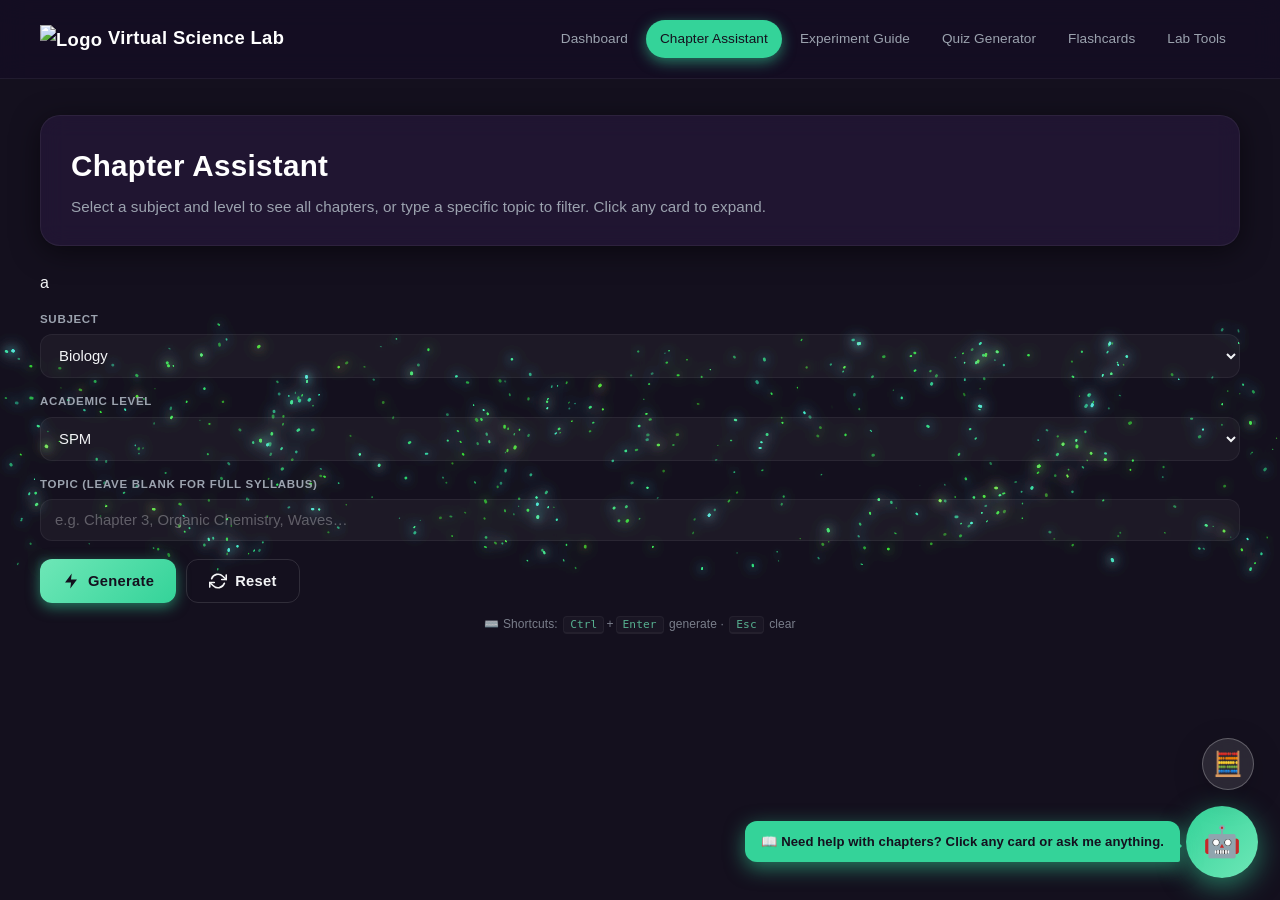
==== frontend/chapter.html @ 5e99f207 "litte bit changing" ====
<!DOCTYPE html>
<html lang="en">
<head>
  <meta charset="UTF-8" />
  <meta name="viewport" content="width=device-width, initial-scale=1.0" />
  <title>Chapter Assistant</title>
  <meta name="description" content="Interactive chapter overview with card grid, detail modal, and AI co-pilot." />
  <link rel="icon" href="LOGO.png" />
  <link rel="stylesheet" href="styles.css" />
  <link rel="stylesheet" href="global-chat.css" />
  <link rel="stylesheet" href="toolkit.css" />
  <link rel="stylesheet" href="feedback.css" />
</head>
<body>

  <nav class="navbar">
    <div class="nav-inner">
      <a class="brand" href="welcome.html"><img src="LOGO.png" alt="Logo" style="height:1.5em;vertical-align:middle;margin-right:0.3em" />Virtual Science Lab</a>
      <div class="nav-links">
        <a class="nav-link" href="index.html">Dashboard</a>
        <a class="nav-link active" href="chapter.html">Chapter Assistant</a>
        <a class="nav-link" href="experiment.html">Experiment Guide</a>
        <a class="nav-link" href="quiz.html">Quiz Generator</a>
        <a class="nav-link" href="flashcards.html">Flashcards</a>
        <a class="nav-link" href="lab-tools.html">Lab Tools</a>
      </div>
    </div>
  </nav>

  <main class="page">
    <div class="page-header">
      <h1>Chapter Assistant</h1>
      <p>Select a subject and level to see all chapters, or type a specific topic to filter. Click any card to expand.</p>
    </div>
a
      <label for="subject">Subject</label>
      <select id="subject" class="input">
        <option value="Biology">Biology</option>
        <option value="Chemistry">Chemistry</option>
        <option value="Physics">Physics</option>
      <option value="Science">General Science</option>
      </select>

      <label for="level">Academic Level</label>
      <select id="level" class="input">
        <option value="Form 4">Form 4</option>
        <option value="SPM" selected>SPM</option>
        <option value="STPM">STPM</option>
        <option value="University">University</option>
      </select>

      <label for="chapterTopic">Topic (leave blank for full syllabus)</label>
      <input id="chapterTopic" type="text" class="input"
        placeholder="e.g. Chapter 3, Organic Chemistry, Waves…" />

      <div class="btn-row" style="margin-top:18px">
        <button id="runBtn" class="btn btn-primary"></button>
        <button id="resetBtn" class="btn btn-ghost"></button>
      </div>
    </section>

    <!-- Chapter card grid -->
    <section id="chapter-grid-section" style="display:none">
      <div class="chapter-grid" id="chapter-grid"></div>
    </section>

    <!-- Detail modal (overlay) -->
    <div class="chapter-modal-backdrop" id="modal-backdrop" style="display:none">
      <div class="chapter-modal" id="chapter-modal">
        <button class="chapter-modal-close" id="modal-close">✕</button>
        <div id="modal-content">
          <div class="skeleton"><div class="skeleton-line title"></div><div class="skeleton-line long"></div><div class="skeleton-line medium"></div></div>
        </div>
      </div>
    </div>

    <!-- Co-pilot (stays below grid) -->
    <section class="card" id="copilot-section" style="display:none">
      <h2>Deep-Dive Co-pilot</h2>
      <p style="color:var(--c-muted);font-size:0.85rem;margin-bottom:10px">
        Ask follow-up questions about any chapter. The AI has full context.
      </p>
      <div class="chat-panel" id="copilot-chat" style="min-height:200px;max-height:360px"></div>
      <div class="chat-input-row">
        <input id="copilotInput" type="text" class="input" placeholder="Ask about this chapter…" />
        <button id="copilotSend" class="btn btn-primary btn-send"></button>
      </div>
    </section>
  </main>

  <script src="config.js"></script>
  <script src="progress.js"></script>
  <script src="common.js"></script>
  <script src="vortex.js"></script>
  <script src="global-chat.js"></script>
  <script src="toolkit.js"></script>
  <script src="flashcards.js"></script>
  <script src="feedback.js"></script>
  <script>
    document.getElementById('runBtn').innerHTML   = `${iconHtml('bolt')}<span>Generate</span>`;
    document.getElementById('resetBtn').innerHTML = `${iconHtml('refresh','btn-icon-rotate')}<span>Reset</span>`;
    document.getElementById('copilotSend').innerHTML = `${iconHtml('plane','btn-icon-plane')}<span>Ask</span>`;

    let chaptersData = [];
    let chapterContext = '';
    let copilotHistory = [];
    let detailCache = {};  // keyed by chapter title → detail JSON

    /* ─── Cross-page state persistence (sessionStorage) ─────────────── */
    const STATE_KEY = 'vsl.chapterState';
    function savePageState() {
      try {
        sessionStorage.setItem(STATE_KEY, JSON.stringify({
          subject: document.getElementById('subject')?.value,
          level: document.getElementById('level')?.value,
          topic: document.getElementById('chapterTopic')?.value,
          chaptersData,
          detailCache,
        }));
      } catch (e) {}
    }
    function restorePageState() {
      try {
        const raw = sessionStorage.getItem(STATE_KEY);
        if (!raw) return;
        const s = JSON.parse(raw);
        if (!s || !Array.isArray(s.chaptersData) || !s.chaptersData.length) return;
        // Restore form inputs
        if (s.subject) {
          const sel = document.getElementById('subject');
          if (sel && [...sel.options].some(o => o.value === s.subject)) sel.value = s.subject;
          setSubjectTheme(s.subject);
        }
        if (s.level) {
          const lv = document.getElementById('level');
          if (lv && [...lv.options].some(o => o.value === s.level)) lv.value = s.level;
        }
        if (s.topic) document.getElementById('chapterTopic').value = s.topic;
        // Restore grid
        chaptersData = s.chaptersData;
        detailCache = s.detailCache || {};
        chapterContext = JSON.stringify(chaptersData);
        renderGrid();
        document.getElementById('chapter-grid-section').style.display = '';
        document.getElementById('copilot-section').style.display = '';
        document.getElementById('copilot-chat').innerHTML =
          '<div class="chat-bubble bot">Chapters restored from your last session! Click a card to expand.</div>';
      } catch (e) {}
    }
    // Restore on load
    restorePageState();

    // ── Generate chapter grid ──
    document.getElementById('runBtn').addEventListener('click', async () => {
      const btn = document.getElementById('runBtn');
      const url = window.STREAM_URLS && window.STREAM_URLS.chapter_assistant;
      if (!url || url.startsWith('__URL_')) { showToast('URL not configured','error'); return; }

      setButtonLoading(btn, true, 'Generating…');
      const body = {
        action: 'list',
        subject: document.getElementById('subject').value,
        level: document.getElementById('level').value,
        topic: document.getElementById('chapterTopic').value.trim(),
      };

      try {
        const resp = await fetch(url, { method:'POST', headers: apiHeaders(), body: JSON.stringify(body) });
        const json = await resp.json();
        if (json.error && !json.data) throw new Error(json.error);
        chaptersData = json.data || [];
        if (!Array.isArray(chaptersData)) chaptersData = [chaptersData];
        renderGrid();
        document.getElementById('chapter-grid-section').style.display = '';
        document.getElementById('copilot-section').style.display = '';
        document.getElementById('copilot-chat').innerHTML =
          '<div class="chat-bubble bot">Chapters loaded! Click a card to expand, or ask me anything.</div>';
        chapterContext = JSON.stringify(chaptersData);
        copilotHistory = [];
        recordActivity(body.subject);
        showToast(`${chaptersData.length} chapter${chaptersData.length>1?'s':''} found`, 'success');
        savePageState();
      } catch (err) {
        showToast('Failed: ' + err.message, 'error');
      } finally {
        setButtonLoading(btn, false);
      }
    });

    document.getElementById('resetBtn').addEventListener('click', () => {
      document.getElementById('chapter-grid-section').style.display = 'none';
      document.getElementById('copilot-section').style.display = 'none';
      document.getElementById('chapter-grid').innerHTML = '';
      chaptersData = [];
      detailCache = {};
      try { sessionStorage.removeItem(STATE_KEY); } catch (e) {}
    });

    // ── Render card grid (5 per row) ──
    function renderGrid() {
      const grid = document.getElementById('chapter-grid');
      grid.innerHTML = '';
      chaptersData.forEach((ch, i) => {
        const card = document.createElement('div');
        card.className = 'chapter-card' + (detailCache[ch.title] ? ' cached' : '');
        card.style.animationDelay = `${i * 0.08}s`;
        card.dataset.index = i;
        card.innerHTML = `
          <div class="chapter-card-num">Ch. ${escapeHtml(ch.chapterNumber || String(i+1))}</div>
          <div class="chapter-card-title">${escapeHtml(ch.title || 'Untitled')}</div>
          <div class="chapter-card-desc">${escapeHtml(ch.shortDescription || '')}</div>`;
        card.addEventListener('click', () => openDetail(ch, card));
        grid.appendChild(card);
      });
    }

    // ── Detail modal with caching ──
    async function openDetail(ch, cardEl) {
      const backdrop = document.getElementById('modal-backdrop');
      const content = document.getElementById('modal-content');
      backdrop.style.display = 'flex';
      requestAnimationFrame(() => backdrop.classList.add('show'));

      const cacheKey = ch.title || '';

      // If cached, show immediately — no loading, no fetch
      if (detailCache[cacheKey]) {
        renderDetailContent(content, detailCache[cacheKey], ch);
        chapterContext = JSON.stringify(detailCache[cacheKey]);
        return;
      }

      // First time — show skeleton and fetch
      content.innerHTML = '<div class="skeleton"><div class="skeleton-line title"></div><div class="skeleton-line long"></div><div class="skeleton-line medium"></div><div class="skeleton-line long"></div></div>';

      const url = window.STREAM_URLS.chapter_assistant;
      try {
        const resp = await fetch(url, {
          method: 'POST', headers: apiHeaders(),
          body: JSON.stringify({
            action: 'detail',
            subject: document.getElementById('subject').value,
            level: document.getElementById('level').value,
            chapter_title: ch.title || '',
          }),
        });
        const json = await resp.json();
        if (json.error && !json.data) throw new Error(json.error);
        const d = json.data;

        // Cache it
        detailCache[cacheKey] = d;
        savePageState();
        // Mark card as cached visually
        if (cardEl) cardEl.classList.add('cached');

        renderDetailContent(content, d, ch);
        chapterContext = JSON.stringify(d);
      } catch (err) {
        content.innerHTML = `<div class="error-msg">⚠️ ${escapeHtml(err.message)}</div>`;
      }
    }

    function renderDetailContent(content, d, ch) {
      content.innerHTML = `
        <h2 style="color:var(--c-accent-2);margin-bottom:14px">${escapeHtml(d.title || ch.title)}</h2>
        ${d.subtopics ? `<h3>Subtopics</h3><ul>${d.subtopics.map(s=>'<li>'+escapeHtml(s)+'</li>').join('')}</ul>` : ''}
        ${d.learningObjectives ? `<h3>Learning Objectives</h3><ul>${d.learningObjectives.map(s=>'<li>'+escapeHtml(s)+'</li>').join('')}</ul>` : ''}
        ${d.keyConcepts ? `<h3>Key Concepts</h3><ul>${d.keyConcepts.map(s=>'<li>'+escapeHtml(s)+'</li>').join('')}</ul>` : ''}
        ${d.keyTerms ? `<h3>Key Terms</h3><dl>${d.keyTerms.map(t=>'<dt>'+escapeHtml(t.term)+'</dt><dd>'+escapeHtml(t.definition)+'</dd>').join('')}</dl>` : ''}
        <div class="btn-row" style="margin-top:18px">
          <button id="chapterToFlashBtn" class="btn btn-primary">
            <span>Turn this Chapter into Flashcards</span>
          </button>
        </div>`;

      const flashBtn = content.querySelector('#chapterToFlashBtn');
      if (flashBtn) {
        if (!window.Flashcards || !window.Flashcards.isBackendLive()) {
          flashBtn.disabled = true;
          flashBtn.title = 'Flashcards backend not yet deployed';
        }
        flashBtn.addEventListener('click', async () => {
          setButtonLoading(flashBtn, true, 'Generating deck…');
          try {
            // Compose plain-text source from the rendered detail
            const parts = [];
            parts.push(`Chapter: ${d.title || ch.title}`);
            if (d.subtopics) parts.push('Subtopics: ' + d.subtopics.join('; '));
            if (d.learningObjectives) parts.push('Learning Objectives: ' + d.learningObjectives.join('; '));
            if (d.keyConcepts) parts.push('Key Concepts: ' + d.keyConcepts.join('; '));
            if (d.keyTerms) parts.push('Key Terms: ' + d.keyTerms.map(t => `${t.term} — ${t.definition}`).join(' | '));
            const sourceText = parts.join('\n');

            const id = await window.Flashcards.createDeckFromText({
              subject: document.getElementById('subject').value,
              chapter: d.title || ch.title,
              topic: ch.title,
              source_text: sourceText,
              num_cards: 12,
            });
            showToast('Deck created — opening study mode', 'success');
            location.href = `flashcards.html?deck=${id}&autostudy=1`;
          } catch (err) {
            showToast('Flashcard generation failed: ' + err.message, 'error');
          } finally {
            setButtonLoading(flashBtn, false);
          }
        });
      }

      // Attach feedback widget at the bottom of the detail modal.
      if (window.Feedback) {
        const fbWrap = document.createElement('div');
        fbWrap.style.marginTop = '14px';
        content.appendChild(fbWrap);
        window.Feedback.attach(fbWrap, {
          feature: 'chapter',
          subject: document.getElementById('subject').value,
          context: (d.title || ch.title || '').slice(0, 80),
        });
      }
    }

    document.getElementById('modal-close').addEventListener('click', closeDetail);
    document.getElementById('modal-backdrop').addEventListener('click', e => {
      if (e.target === e.currentTarget) closeDetail();
    });
    function closeDetail() {
      const backdrop = document.getElementById('modal-backdrop');
      backdrop.classList.remove('show');
      setTimeout(() => { backdrop.style.display = 'none'; }, 300);
    }

    // ── Co-pilot ──
    async function copilotSend() {
      const input = document.getElementById('copilotInput');
      const msg = input.value.trim();
      if (!msg) return;
      input.value = '';
      const panel = document.getElementById('copilot-chat');
      const userBubble = document.createElement('div');
      userBubble.className = 'chat-bubble user';
      userBubble.textContent = msg;
      panel.appendChild(userBubble);
      panel.scrollTop = panel.scrollHeight;

      const botBubble = document.createElement('div');
      botBubble.className = 'chat-bubble bot';
      botBubble.innerHTML = '<span class="spinner"></span>Thinking…';
      panel.appendChild(botBubble);

      const url = window.STREAM_URLS && window.STREAM_URLS.science_tutor;
      if (!url || url.startsWith('__URL_')) { botBubble.innerHTML = '⚠️ Not configured.'; return; }

      const subject = document.getElementById('subject').value;
      const level = document.getElementById('level').value;
      const ctxMsg = { role:'user', content:`[Chapter context: ${subject} ${level}]\n${chapterContext}` };
      const history = [ctxMsg, ...copilotHistory];

      try {
        const resp = await fetch(url, { method:'POST', headers: apiHeaders(), body: JSON.stringify({ subject, message: msg, history }) });
        if (!resp.ok) throw new Error('HTTP ' + resp.status);
        const reader = resp.body.getReader();
        const dec = new TextDecoder('utf-8');
        let full = '';
        botBubble.innerHTML = '<span class="streaming-cursor"></span>';
        while (true) {
          const { done, value } = await reader.read();
          if (done) break;
          full += dec.decode(value, { stream: true });
          botBubble.innerHTML = escapeHtml(full).replace(/\n/g,'<br>') + '<span class="streaming-cursor"></span>';
          panel.scrollTop = panel.scrollHeight;
        }
        botBubble.innerHTML = escapeHtml(full).replace(/\n/g,'<br>');
        copilotHistory.push({ role:'user', content: msg });
        copilotHistory.push({ role:'assistant', content: full });
        if (copilotHistory.length > 20) copilotHistory = copilotHistory.slice(-20);
      } catch (err) {
        botBubble.innerHTML = `<span class="error-msg">⚠️ ${escapeHtml(err.message)}</span>`;
      }
    }
    document.getElementById('copilotSend').addEventListener('click', copilotSend);
    document.getElementById('copilotInput').addEventListener('keydown', e => {
      if (e.key === 'Enter' && !e.shiftKey) { e.preventDefault(); copilotSend(); }
    });
  </script>
</body>
</html>
---- frontend/styles.css ----
/* ─── Color palette ──────────────────────────────────────────────────
 *  Single dark theme. Subject selectors swap the ACCENT color only;
 *  base surfaces stay neutral so layout reads consistently across
 *  Biology / Chemistry / Physics. The Vortex carries the per-subject
 *  color via its hue.
 * ─────────────────────────────────────────────────────────────── */

:root,
[data-subject="Biology"] {
  --c-accent:        #34d399;
  --c-accent-2:      #6ee7b7;
  --c-accent-rgb:    52, 211, 153;
  --c-accent-soft:   rgba(52, 211, 153, 0.10);
  --c-accent-glow:   rgba(52, 211, 153, 0.55);
}
[data-subject="Chemistry"] {
  --c-accent:        #c084fc;
  --c-accent-2:      #d8b4fe;
  --c-accent-rgb:    192, 132, 252;
  --c-accent-soft:   rgba(192, 132, 252, 0.10);
  --c-accent-glow:   rgba(192, 132, 252, 0.55);
}
[data-subject="Physics"] {
  --c-accent:        #60a5fa;
  --c-accent-2:      #93c5fd;
  --c-accent-rgb:    96, 165, 250;
  --c-accent-soft:   rgba(96, 165, 250, 0.10);
  --c-accent-glow:   rgba(96, 165, 250, 0.55);
}

[data-subject="Science"] {
  --c-accent:        #fbbf24;
  --c-accent-2:      #fcd34d;
  --c-accent-rgb:    251, 191, 36;
  --c-accent-soft:   rgba(251, 191, 36, 0.10);
  --c-accent-glow:   rgba(251, 191, 36, 0.55);
}

/* Universal dark surfaces. */
:root {
  --c-bg-page:        #14101e;
  --c-bg-glass:       rgba(42, 27, 66, 0.55);
  --c-bg-glass-2:     rgba(56, 36, 86, 0.75);
  --c-input-bg:       rgba(255, 255, 255, 0.04);
  --c-input-bg-focus: rgba(255, 255, 255, 0.07);
  --c-border:         rgba(255, 255, 255, 0.06);
  --c-border-strong:  rgba(255, 255, 255, 0.12);
  --c-text:           #f3f4f6;
  --c-text-strong:    #ffffff;
  --c-muted:          #9ca3af;
  --c-shadow:         rgba(0, 0, 0, 0.50);
  --c-shadow-strong:  rgba(0, 0, 0, 0.65);

  --c-success-bg:     rgba(52, 211, 153, 0.12);
  --c-success-fg:     #6ee7b7;
  --c-error-bg:       rgba(248, 113, 113, 0.12);
  --c-error-fg:       #fca5a5;
  --c-warning-bg:     rgba(251, 191, 36, 0.12);
  --c-warning-fg:     #fcd34d;

  /* Legacy aliases — keep older selectors working unchanged. */
  --c-primary:        var(--c-accent);
  --c-primary-light:  var(--c-accent-2);
  --c-primary-rgb:    var(--c-accent-rgb);
  --c-card-bg:        var(--c-bg-glass);
  --c-card-border:    var(--c-border);
  --c-deep-green:     var(--c-accent);
  --c-yellow-green:   var(--c-accent-2);
  --c-cream:          var(--c-bg-glass-2);
  --c-soft-green:     var(--c-bg-glass-2);
  --c-white:          #ffffff;
}

* { box-sizing: border-box; margin: 0; padding: 0; }

html, body {
  font-family: -apple-system, BlinkMacSystemFont, "Segoe UI", "Inter", Roboto, sans-serif;
  color: var(--c-text);
  background: var(--c-bg-page);
  min-height: 100vh;
  line-height: 1.6;
  letter-spacing: 0.005em;
  -webkit-font-smoothing: antialiased;
  -moz-osx-font-smoothing: grayscale;
}

a { color: var(--c-accent); text-decoration: none; }
a:hover { color: var(--c-accent-2); }

/* ─── Floating subject icons ─────────────────────────────────────────── */
.floating-icon {
  position: fixed;
  font-size: 2rem;
  opacity: 0.06;
  pointer-events: none;
  z-index: 0;
  animation: float 22s ease-in-out infinite;
  user-select: none;
}
@keyframes float {
  0%, 100% { transform: translateY(0)    rotate(0deg); }
  25%      { transform: translateY(-30px) rotate(5deg); }
  50%      { transform: translateY(-15px) rotate(-3deg); }
  75%      { transform: translateY(-40px) rotate(8deg); }
}

/* ─── Vortex particle background ─────────────────────────────────────── */
#vortex-canvas {
  position: fixed;
  inset: 0;
  width: 100vw;
  height: 100vh;
  z-index: 0;
  pointer-events: none;
  background: transparent;
  opacity: 0.85;
  mix-blend-mode: lighten;
  transition: opacity 0.6s ease;
}
@media (max-width: 600px) { #vortex-canvas { opacity: 0.5; } }
@media print              { #vortex-canvas { display: none !important; } }

/* ─── Navbar ─────────────────────────────────────────────────────────── */
.navbar {
  background: rgba(20, 13, 38, 0.65);
  backdrop-filter: blur(14px);
  -webkit-backdrop-filter: blur(14px);
  border-bottom: 1px solid var(--c-border);
  position: sticky;
  top: 0;
  z-index: 100;
}
.nav-inner {
  width: 100%;
  max-width: 100%;
  padding: 20px 40px;
  display: flex;
  align-items: center;
  justify-content: space-between;
  gap: 14px;
  flex-wrap: wrap;
}
.brand {
  font-weight: 700;
  font-size: 1.15rem;
  color: var(--c-text-strong);
  letter-spacing: 0.02em;
  text-decoration: none;
  cursor: pointer;
  transition: color 0.2s, transform 0.2s;
}
.brand:hover {
  color: var(--c-accent);
  text-decoration: none;
  transform: scale(1.03);
}
.nav-links {
  display: flex;
  gap: 4px;
  flex-wrap: wrap;
  align-items: center;
  margin-left: auto;
}
.nav-link {
  padding: 8px 14px;
  border-radius: 999px;
  font-size: 0.85rem;
  font-weight: 500;
  color: var(--c-muted);
  background: transparent;
  transition: background 0.2s, color 0.2s;
}
.nav-link:hover {
  background: var(--c-bg-glass-2);
  color: var(--c-text-strong);
  text-decoration: none;
}
.nav-link.active {
  background: var(--c-accent);
  color: #14101e;
  box-shadow: 0 4px 14px var(--c-accent-glow);
}

/* ─── Page container & header ────────────────────────────────────────── */
.page {
  max-width: 1400px;
  margin: 0 auto;
  padding: 36px 40px 60px;
  position: relative;
  z-index: 1;
}
.page-header {
  background: var(--c-bg-glass);
  backdrop-filter: blur(12px);
  -webkit-backdrop-filter: blur(12px);
  border-radius: 20px;
  padding: 26px 30px;
  margin-bottom: 24px;
  border: 1px solid var(--c-border);
  box-shadow: 0 6px 28px var(--c-shadow);
}
.page-header h1 {
  font-size: 1.85rem;
  color: var(--c-text-strong);
  font-weight: 700;
  letter-spacing: 0.01em;
  margin-bottom: 6px;
}
.page-header p { color: var(--c-muted); font-size: 0.95rem; }

/* ─── Cards & form ──────────────────────────────────────────────────── */
.card {
  background: var(--c-bg-glass);
  backdrop-filter: blur(12px);
  -webkit-backdrop-filter: blur(12px);
  border-radius: 18px;
  padding: 24px;
  margin-bottom: 18px;
  box-shadow: 0 4px 20px var(--c-shadow);
  border: 1px solid var(--c-border);
  transition: border-color 0.3s ease;
}
.card:hover { border-color: rgba(var(--c-accent-rgb), 0.30); }
.card h2 {
  font-size: 1.1rem;
  color: var(--c-text-strong);
  font-weight: 600;
  letter-spacing: 0.01em;
  margin-bottom: 14px;
}

label {
  display: block;
  font-size: 0.72rem;
  font-weight: 600;
  color: var(--c-muted);
  margin: 14px 0 6px;
  text-transform: uppercase;
  letter-spacing: 0.06em;
}
.input {
  width: 100%;
  padding: 12px 14px;
  border: 1px solid var(--c-border);
  border-radius: 12px;
  background: var(--c-input-bg);
  font-size: 0.93rem;
  font-family: inherit;
  color: var(--c-text);
  outline: none;
  transition: border-color 0.2s, box-shadow 0.2s, background 0.2s;
}
.input:focus {
  border-color: var(--c-accent);
  background: var(--c-input-bg-focus);
  box-shadow: 0 0 0 3px var(--c-accent-soft);
}
.input::placeholder { color: rgba(255, 255, 255, 0.30); }
select.input { cursor: pointer; }

/* Native <option> elements ignore most CSS but accept background-color and
   color in modern Chrome / Firefox / Safari. Without these overrides the
   browser falls back to the OS-level light dropdown which is unreadable
   over our dark theme (text is white on white). */
.input option,
select option {
  background-color: #1f1330;
  color: var(--c-text);
  padding: 6px 10px;
}
.input option:checked,
select option:checked,
.input option:hover,
select option:hover {
  background-color: var(--c-accent);
  color: #14101e;
}

/* ─── Buttons ────────────────────────────────────────────────────────── */
.btn {
  border: none;
  cursor: pointer;
  padding: 12px 22px;
  font-size: 0.92rem;
  font-weight: 600;
  letter-spacing: 0.02em;
  border-radius: 12px;
  font-family: inherit;
  display: inline-flex;
  align-items: center;
  justify-content: center;
  gap: 8px;
  position: relative;
  overflow: hidden;
  transition: transform 0.15s, box-shadow 0.25s, background 0.2s, border-color 0.2s, color 0.2s;
}
.btn-primary {
  background: linear-gradient(135deg, var(--c-accent-2), var(--c-accent));
  color: #14101e;
  box-shadow: 0 4px 14px var(--c-accent-glow);
}
.btn-primary:hover {
  transform: translateY(-2px);
  box-shadow: 0 10px 30px var(--c-accent-glow);
}
.btn-primary:active { transform: translateY(0); }
.btn-primary:hover .btn-icon { animation: pulse 0.6s ease; }

.btn-ghost {
  background: transparent;
  border: 1px solid var(--c-border-strong);
  color: var(--c-text);
}
.btn-ghost:hover {
  background: var(--c-accent-soft);
  border-color: rgba(var(--c-accent-rgb), 0.50);
  color: var(--c-accent);
}
.btn-ghost:hover .btn-icon-rotate { animation: spin360 0.5s ease; }
.btn-ghost:hover .btn-icon-trash  { animation: shake 0.5s ease; }
.btn-send:hover .btn-icon-plane   { animation: flyOut 0.6s forwards; }

.btn:disabled {
  opacity: 0.55;
  cursor: not-allowed;
  transform: none !important;
  box-shadow: none !important;
}

.btn-icon {
  display: inline-flex;
  width: 18px;
  height: 18px;
  flex: 0 0 18px;
  vertical-align: middle;
  transition: transform 0.2s ease;
}
.btn-icon svg { width: 100%; height: 100%; }

.btn-spinner {
  display: inline-block;
  width: 16px;
  height: 16px;
  border: 2px solid rgba(0, 0, 0, 0.25);
  border-top-color: rgba(0, 0, 0, 0.85);
  border-radius: 50%;
  animation: spin 0.8s linear infinite;
  vertical-align: middle;
}
.btn-ghost .btn-spinner {
  border-color: rgba(var(--c-accent-rgb), 0.30);
  border-top-color: var(--c-accent);
}

@keyframes pulse {
  0%   { transform: scale(1); }
  50%  { transform: scale(1.25); }
  100% { transform: scale(1); }
}
@keyframes spin360 { to { transform: rotate(360deg); } }
@keyframes shake {
  0%, 100% { transform: translateX(0); }
  25% { transform: translateX(-3px) rotate(-8deg); }
  75% { transform: translateX(3px) rotate(8deg); }
}
@keyframes flyOut {
  0%   { transform: translateX(0) translateY(0); opacity: 1; }
  100% { transform: translateX(20px) translateY(-10px); opacity: 0; }
}

.btn-row { display: flex; gap: 10px; flex-wrap: wrap; margin-top: 6px; }

/* ─── Dropzone ───────────────────────────────────────────────────────── */
.dropzone {
  border: 2px dashed var(--c-border-strong);
  border-radius: 14px;
  padding: 28px 16px;
  text-align: center;
  background: var(--c-input-bg);
  cursor: pointer;
  transition: border-color 0.2s, background 0.2s;
}
.dropzone:hover, .dropzone.dragover {
  border-color: var(--c-accent);
  background: var(--c-accent-soft);
}
.dropzone p { color: var(--c-text); font-weight: 600; }
.dropzone small { color: var(--c-muted); font-size: 0.78rem; }
.file-info {
  margin-top: 10px;
  font-size: 0.85rem;
  color: var(--c-accent-2);
  font-weight: 500;
}

/* ─── Output panel ───────────────────────────────────────────────────── */
.output-panel {
  background: var(--c-bg-glass);
  border: 1px solid var(--c-border);
  border-radius: 14px;
  padding: 20px;
  font-size: 0.93rem;
  color: var(--c-text);
  line-height: 1.7;
  word-wrap: break-word;
}
.text-panel {
  min-height: 280px;
  max-height: 60vh;
  overflow-y: auto;
}
.text-panel::-webkit-scrollbar { width: 6px; }
.text-panel::-webkit-scrollbar-track { background: transparent; }
.text-panel::-webkit-scrollbar-thumb { background: var(--c-border-strong); border-radius: 8px; }
.text-panel::-webkit-scrollbar-thumb:hover { background: var(--c-accent); }

.placeholder { color: var(--c-muted); font-style: italic; opacity: 0.75; }

/* Markdown lines (streaming) */
.md-line {
  display: block;
  opacity: 0;
  animation: fadeIn 0.25s ease forwards;
  margin: 2px 0;
  white-space: pre-wrap;
}
@keyframes fadeIn { to { opacity: 1; } }
.md-line.h1 { font-size: 1.3rem;  font-weight: 700; color: var(--c-text-strong); margin: 16px 0 6px; }
.md-line.h2 { font-size: 1.12rem; font-weight: 700; color: var(--c-text-strong); margin: 12px 0 4px; }
.md-line.h3 { font-size: 1rem;    font-weight: 600; color: var(--c-accent-2);    margin: 10px 0 4px; }
.md-line.bullet { padding-left: 18px; position: relative; }
.md-line.bullet::before { content: "•"; color: var(--c-accent); font-weight: 700; position: absolute; left: 4px; }
.md-line.numbered { padding-left: 6px; }
.md-line.hr { border-top: 1px solid var(--c-border); margin: 14px 0; height: 0; }
.md-line code {
  background: var(--c-input-bg);
  padding: 2px 6px;
  border-radius: 4px;
  font-size: 0.88em;
  color: var(--c-accent-2);
  font-family: ui-monospace, "SF Mono", Menlo, Consolas, monospace;
}
.md-line strong { font-weight: 700; color: var(--c-accent-2); }
.md-line em     { font-style: italic; color: var(--c-text); }

.streaming-cursor {
  display: inline-block;
  width: 7px;
  height: 1em;
  background: var(--c-accent);
  vertical-align: middle;
  margin-left: 2px;
  animation: blink 1s steps(1) infinite;
}
@keyframes blink { 50% { opacity: 0; } }

.spinner {
  display: inline-block;
  width: 16px;
  height: 16px;
  border: 2px solid rgba(255, 255, 255, 0.10);
  border-top-color: var(--c-accent);
  border-radius: 50%;
  animation: spin 0.8s linear infinite;
  vertical-align: middle;
  margin-right: 8px;
}
@keyframes spin { to { transform: rotate(360deg); } }
.error-msg {
  color: var(--c-error-fg);
  background: var(--c-error-bg);
  padding: 12px 14px;
  border-radius: 10px;
  margin-top: 8px;
  font-size: 0.88rem;
  border: 1px solid rgba(248, 113, 113, 0.30);
}

/* ─── Loading skeleton ───────────────────────────────────────────────── */
.skeleton {
  display: flex;
  flex-direction: column;
  gap: 10px;
  padding: 4px 0;
}
.skeleton-line {
  height: 12px;
  border-radius: 6px;
  background: linear-gradient(90deg,
    rgba(var(--c-accent-rgb), 0.06) 25%,
    rgba(var(--c-accent-rgb), 0.20) 50%,
    rgba(var(--c-accent-rgb), 0.06) 75%);
  background-size: 200% 100%;
  animation: shimmer 1.5s ease infinite;
}
.skeleton-line.title { height: 20px; width: 45%; margin-bottom: 6px; }
.skeleton-line.short { width: 65%; }
.skeleton-line.medium { width: 85%; }
.skeleton-line.long  { width: 100%; }
@keyframes shimmer {
  0%   { background-position: 200% 0; }
  100% { background-position: -200% 0; }
}

/* Quiz hidden answers (legacy fallback) */
.answer-hidden .answer-line,
.answer-hidden .explanation-line {
  filter: blur(5px);
  user-select: none;
}

/* ─── Interactive Quiz UI ────────────────────────────────────────────── */
.quiz-scoreboard {
  display: flex;
  align-items: center;
  justify-content: space-between;
  flex-wrap: wrap;
  gap: 10px;
  background: var(--c-bg-glass-2);
  border: 1px solid var(--c-border);
  border-radius: 14px;
  padding: 14px 18px;
  margin-bottom: 14px;
  font-weight: 600;
}
.quiz-scoreboard .score-label { color: var(--c-text-strong); font-size: 0.95rem; }
.quiz-scoreboard .score-stars { font-size: 1.05rem; letter-spacing: 2px; }

.quiz-question {
  background: var(--c-bg-glass);
  border: 1px solid var(--c-border);
  border-radius: 14px;
  padding: 18px 20px;
  margin-bottom: 14px;
  box-shadow: 0 2px 12px var(--c-shadow);
  transition: border-color 0.3s, transform 0.2s;
}
.quiz-question:hover { border-color: rgba(var(--c-accent-rgb), 0.20); }

.quiz-q-title {
  font-weight: 600;
  color: var(--c-text-strong);
  margin-bottom: 12px;
  font-size: 0.98rem;
}
.quiz-options { display: flex; flex-direction: column; gap: 8px; }
.quiz-option {
  display: flex;
  align-items: flex-start;
  gap: 10px;
  width: 100%;
  text-align: left;
  background: var(--c-input-bg);
  border: 1.5px solid var(--c-border);
  border-radius: 12px;
  padding: 12px 16px;
  cursor: pointer;
  font-family: inherit;
  font-size: 0.92rem;
  color: var(--c-text);
  transition: background 0.2s, border-color 0.2s, transform 0.1s;
}
.quiz-option:hover:not(:disabled) {
  background: var(--c-accent-soft);
  border-color: var(--c-accent);
  transform: translateX(2px);
}
.quiz-option:disabled { cursor: default; }
.quiz-option .opt-letter {
  font-weight: 700;
  color: var(--c-accent);
  width: 22px;
  flex: 0 0 22px;
}
.quiz-option.correct {
  background: var(--c-success-bg);
  border-color: var(--c-success-fg);
  color: var(--c-success-fg);
  animation: correctPop 0.5s ease;
}
.quiz-option.correct .opt-letter { color: var(--c-success-fg); }
.quiz-option.incorrect {
  background: var(--c-error-bg);
  border-color: var(--c-error-fg);
  color: var(--c-error-fg);
  animation: shakeBox 0.4s ease;
}
.quiz-option.incorrect .opt-letter { color: var(--c-error-fg); }
/* During answering: selected but not yet graded */
.quiz-option.selected {
  background: var(--c-accent-soft);
  border-color: var(--c-accent);
  color: var(--c-accent-2);
  font-weight: 600;
}
.quiz-option.selected .opt-letter { color: var(--c-accent); }
.quiz-option.disabled {
  cursor: default;
  pointer-events: none;
  opacity: 0.85;
}
.quiz-option.reveal {
  background: var(--c-success-bg);
  border-color: var(--c-success-fg);
  color: var(--c-success-fg);
  font-weight: 600;
}
/* Result phase: question cards with a subtle left border */
.quiz-question.result-correct { border-left: 4px solid var(--c-success-fg); }
.quiz-question.result-incorrect { border-left: 4px solid var(--c-error-fg); }
@keyframes correctPop {
  0%   { transform: scale(1); }
  40%  { transform: scale(1.04); }
  100% { transform: scale(1); }
}
@keyframes shakeBox {
  0%, 100% { transform: translateX(0); }
  25% { transform: translateX(-6px); }
  75% { transform: translateX(6px); }
}

.quiz-explanation {
  margin-top: 10px;
  padding: 12px 14px;
  background: var(--c-input-bg);
  border-left: 3px solid var(--c-accent);
  border-radius: 8px;
  font-size: 0.88rem;
  color: var(--c-text);
  line-height: 1.6;
}

/* Quiz keyword highlighting — bold terms glow in accent color */
.quiz-question strong,
.quiz-explanation strong,
.quiz-q-title strong,
.quiz-option strong {
  font-weight: 700;
  color: var(--c-accent-2);
  text-shadow: 0 0 6px var(--c-accent-glow);
}

/* Quiz progress bar */
.quiz-progress-bar {
  position: relative;
  height: 8px;
  background: var(--c-input-bg);
  border-radius: 6px;
  margin-bottom: 18px;
  overflow: hidden;
}
.quiz-progress-bar .progress-fill {
  height: 100%;
  background: linear-gradient(90deg, var(--c-accent-2), var(--c-accent));
  border-radius: 6px;
  transition: width 0.3s ease;
}
.quiz-progress-bar .progress-label {
  position: absolute;
  right: 0;
  top: 12px;
  font-size: 0.75rem;
  color: var(--c-muted);
}

/* Quiz history items */
.quiz-history-item {
  display: flex;
  align-items: center;
  gap: 14px;
  flex-wrap: wrap;
  padding: 14px 16px;
  background: var(--c-bg-glass-2);
  border: 1px solid var(--c-border);
  border-radius: 12px;
  margin-bottom: 10px;
}
.quiz-history-item .history-meta {
  flex: 1;
  display: flex;
  flex-direction: column;
  gap: 2px;
}
.quiz-history-item .history-meta span { font-size: 0.78rem; color: var(--c-muted); }
.quiz-history-item .history-score { text-align: right; }
.quiz-history-item .score-good { color: var(--c-success-fg); font-weight: 700; }
.quiz-history-item .score-warn { color: var(--c-warning-fg); font-weight: 700; }
.quiz-history-item .history-status { display: block; font-size: 0.72rem; color: var(--c-muted); text-transform: uppercase; }
.btn-sm { padding: 8px 14px; font-size: 0.82rem; }

.particle {
  position: fixed;
  width: 8px;
  height: 8px;
  pointer-events: none;
  border-radius: 50%;
  z-index: 9999;
  animation: particleBurst 0.9s ease-out forwards;
}
@keyframes particleBurst {
  0%   { opacity: 1; transform: translate(0,0) scale(1); }
  100% { opacity: 0; transform: translate(var(--dx), var(--dy)) scale(0.4); }
}

.quiz-summary {
  margin-top: 16px;
  padding: 24px;
  background: var(--c-bg-glass);
  border: 1px solid var(--c-border);
  border-radius: 18px;
  text-align: center;
  animation: fadeIn 0.5s ease forwards;
}
.quiz-summary h3 {
  color: var(--c-text-strong);
  font-size: 1.3rem;
  font-weight: 700;
  margin-bottom: 14px;
}
.quiz-summary .summary-row {
  display: flex;
  align-items: center;
  justify-content: center;
  gap: 28px;
  flex-wrap: wrap;
  margin-top: 8px;
}
.circular-progress {
  --pct: 0;
  --col: var(--c-accent);
  width: 120px;
  height: 120px;
  border-radius: 50%;
  background: conic-gradient(var(--col) calc(var(--pct) * 1%), var(--c-input-bg) 0);
  display: flex;
  align-items: center;
  justify-content: center;
  position: relative;
  transition: background 1s ease;
}
.circular-progress::before {
  content: '';
  position: absolute;
  inset: 10px;
  border-radius: 50%;
  background: var(--c-bg-page);
}
.circular-progress span {
  position: relative;
  font-size: 1.5rem;
  font-weight: 700;
  color: var(--c-text-strong);
}
.summary-grade {
  font-size: 3rem;
  font-weight: 800;
  color: var(--c-accent);
  line-height: 1;
}
.summary-meta { color: var(--c-muted); font-size: 0.9rem; margin-top: 8px; }
.summary-best {
  margin-top: 12px;
  font-size: 0.86rem;
  color: var(--c-muted);
}
.summary-best strong { color: var(--c-accent-2); }

/* ─── Chat ───────────────────────────────────────────────────────────── */
.chat-panel {
  background: var(--c-bg-glass);
  border: 1px solid var(--c-border);
  border-radius: 14px;
  padding: 18px;
  margin-bottom: 12px;
  min-height: 280px;
  max-height: 520px;
  overflow-y: auto;
  display: flex;
  flex-direction: column;
  gap: 10px;
}
.chat-bubble {
  padding: 12px 16px;
  border-radius: 16px;
  max-width: 86%;
  font-size: 0.93rem;
  line-height: 1.55;
  word-wrap: break-word;
}
.chat-bubble.user {
  background: linear-gradient(135deg, var(--c-accent-2), var(--c-accent));
  color: #14101e;
  align-self: flex-end;
  border-bottom-right-radius: 4px;
}
.chat-bubble.bot {
  background: var(--c-bg-glass-2);
  color: var(--c-text);
  align-self: flex-start;
  border-bottom-left-radius: 4px;
  border: 1px solid var(--c-border);
}
.chat-input-row { display: flex; gap: 8px; align-items: stretch; }
.chat-input-row .input { flex: 1; }

/* ─── Landing-page tile grid (FeatureCard pattern) ──────────────────── */
.tile-grid {
  display: grid;
  grid-template-columns: repeat(auto-fit, minmax(280px, 1fr));
  gap: 20px;
}
.tile-grid.tile-grid-row {
  grid-template-columns: repeat(5, 1fr);
  gap: 18px;
}
@media (max-width: 1100px) {
  .tile-grid.tile-grid-row { grid-template-columns: repeat(2, 1fr); }
}
@media (max-width: 600px) {
  .tile-grid.tile-grid-row { grid-template-columns: 1fr; }
}
.tile {
  background: var(--c-bg-glass);
  backdrop-filter: blur(12px);
  -webkit-backdrop-filter: blur(12px);
  border-radius: 20px;
  padding: 48px 32px;
  min-height: 300px;
  text-decoration: none;
  color: inherit;
  border: 1px solid var(--c-border);
  box-shadow: 0 4px 20px var(--c-shadow);
  display: flex;
  flex-direction: column;
  align-items: center;
  justify-content: center;
  text-align: center;
  cursor: pointer;
  transition: border-color 0.3s, background 0.3s, transform 0.3s, box-shadow 0.3s;
  position: relative;
  overflow: hidden;
}
.tile::after {
  content: '';
  position: absolute;
  inset: 0;
  border-radius: inherit;
  background: radial-gradient(ellipse at 0% 0%, var(--c-accent-soft), transparent 60%);
  opacity: 0;
  transition: opacity 0.4s;
  pointer-events: none;
}
.tile:hover {
  transform: translateY(-4px);
  border-color: rgba(var(--c-accent-rgb), 0.35);
  background: var(--c-bg-glass-2);
  box-shadow: 0 14px 40px var(--c-shadow-strong);
  text-decoration: none;
}
.tile:hover::after { opacity: 1; }

/* Icon container */
.tile-icon {
  width: 56px;
  height: 56px;
  border-radius: 16px;
  background: var(--c-accent-soft);
  color: var(--c-accent);
  display: flex;
  align-items: center;
  justify-content: center;
  font-size: 1.8rem;
  margin-bottom: 14px;
  transition: transform 0.4s ease, color 0.3s, filter 0.3s ease, margin-bottom 0.4s ease;
}
.tile-icon svg {
  width: 28px;
  height: 28px;
  stroke: currentColor;
  fill: none;
  stroke-width: 1.5;
  stroke-linecap: round;
  stroke-linejoin: round;
}
.tile:hover .tile-icon {
  transform: scale(1.1) translateY(-4px);
  color: var(--c-accent-2);
  filter: drop-shadow(0 0 14px var(--c-accent-glow));
  margin-bottom: 10px;
}

/* Title — starts centered, shifts up on hover */
.tile h3 {
  font-size: 1.1rem;
  color: var(--c-text-strong);
  font-weight: 600;
  letter-spacing: 0.015em;
  margin-bottom: 0;
  transition: transform 0.4s ease, margin-bottom 0.4s ease;
}
.tile:hover h3 {
  transform: translateY(-6px);
  margin-bottom: 10px;
}

/* Description — hidden by default, revealed on hover with typewriter effect */
.tile p {
  font-size: 0.86rem;
  color: var(--c-muted);
  line-height: 1.55;
  max-height: 0;
  opacity: 0;
  overflow: hidden;
  transition: max-height 0.4s ease, opacity 0.3s ease 0.1s;
}
.tile:hover p {
  max-height: 80px;
  opacity: 1;
}
/* Typewriter — applied via JS class */
.tile p .typewriter {
  display: inline;
  border-right: 2px solid var(--c-accent);
  animation: typeCursor 0.7s steps(1) infinite;
}
@keyframes typeCursor {
  50% { border-color: transparent; }
}

.footer {
  text-align: center;
  padding: 24px 20px;
  color: var(--c-muted);
  font-size: 0.8rem;
  letter-spacing: 0.02em;
}

/* Inline hint pointing users to the floating Lab Assistant. Sits between
   the tile grid and the powered-by footer on the homepage. */
.footer-hint {
  text-align: center;
  font-size: 0.92rem;
  color: var(--c-muted);
  background: var(--c-bg-glass);
  border: 1px solid var(--c-border);
  border-radius: 14px;
  padding: 14px 22px;
  margin: 26px auto 0;
  max-width: 720px;
  backdrop-filter: blur(10px);
  -webkit-backdrop-filter: blur(10px);
}
.footer-hint strong { color: var(--c-accent); font-weight: 600; }

.shortcut-hint {
  text-align: center;
  font-size: 0.75rem;
  color: var(--c-muted);
  margin-top: 12px;
  opacity: 0.75;
}
.shortcut-hint kbd {
  background: var(--c-input-bg);
  border: 1px solid var(--c-border);
  border-bottom-width: 2px;
  border-radius: 4px;
  padding: 1px 6px;
  font-family: ui-monospace, Menlo, Consolas, monospace;
  font-size: 0.7rem;
  color: var(--c-accent-2);
  margin: 0 2px;
}

/* ─── Toast notifications ────────────────────────────────────────────── */
.toast-container {
  position: fixed;
  top: 80px;
  right: 20px;
  z-index: 10000;
  display: flex;
  flex-direction: column;
  gap: 10px;
  pointer-events: none;
}
.toast {
  pointer-events: auto;
  min-width: 260px;
  max-width: 360px;
  padding: 12px 14px;
  background: var(--c-bg-glass-2);
  backdrop-filter: blur(12px);
  -webkit-backdrop-filter: blur(12px);
  border: 1px solid var(--c-border);
  border-left: 3px solid var(--c-accent);
  border-radius: 12px;
  box-shadow: 0 8px 28px var(--c-shadow);
  display: flex;
  align-items: flex-start;
  gap: 10px;
  font-size: 0.9rem;
  color: var(--c-text);
  animation: toastSlideIn 0.28s ease-out;
}
.toast.toast-out { animation: toastSlideOut 0.28s ease-in forwards; }
.toast .toast-icon { font-size: 1.05rem; }
.toast .toast-msg { flex: 1; line-height: 1.45; }
.toast .toast-close {
  background: transparent;
  border: none;
  color: var(--c-muted);
  cursor: pointer;
  font-size: 1.05rem;
  padding: 0 2px;
  line-height: 1;
}
.toast.success { border-left-color: var(--c-success-fg); }
.toast.success .toast-msg { color: var(--c-success-fg); }
.toast.error   { border-left-color: var(--c-error-fg); }
.toast.error   .toast-msg { color: var(--c-error-fg); }
.toast.warning { border-left-color: var(--c-warning-fg); }
.toast.warning .toast-msg { color: var(--c-warning-fg); }

@keyframes toastSlideIn {
  from { transform: translateX(120%); opacity: 0; }
  to   { transform: translateX(0); opacity: 1; }
}
@keyframes toastSlideOut {
  from { transform: translateX(0); opacity: 1; }
  to   { transform: translateX(120%); opacity: 0; }
}

/* ─── Progress dashboard (homepage) ──────────────────────────────────── */
.progress-dashboard {
  background: var(--c-bg-glass);
  backdrop-filter: blur(12px);
  -webkit-backdrop-filter: blur(12px);
  border: 1px solid var(--c-border);
  border-radius: 18px;
  padding: 22px 26px;
  margin-bottom: 22px;
  box-shadow: 0 6px 22px var(--c-shadow);
}
.progress-dashboard h2 {
  font-size: 1.05rem;
  color: var(--c-text-strong);
  font-weight: 600;
  margin-bottom: 14px;
}
.progress-stats {
  display: grid;
  grid-template-columns: repeat(auto-fit, minmax(170px, 1fr));
  gap: 14px;
}
.progress-stat {
  background: var(--c-bg-glass-2);
  border: 1px solid var(--c-border);
  border-radius: 14px;
  padding: 14px 16px;
  display: flex;
  align-items: center;
  gap: 12px;
  transition: border-color 0.3s;
}
.progress-stat:hover { border-color: rgba(var(--c-accent-rgb), 0.30); }
.progress-stat .stat-emoji { font-size: 1.7rem; }
.progress-stat .stat-meta { display: flex; flex-direction: column; }
.progress-stat .stat-value { font-size: 1.15rem; font-weight: 700; color: var(--c-text-strong); line-height: 1.2; }
.progress-stat .stat-label { font-size: 0.72rem; color: var(--c-muted); text-transform: uppercase; letter-spacing: 0.06em; }
.streak-flame {
  filter: drop-shadow(0 0 6px rgba(255, 140, 0, 0.55));
  animation: flicker 1.4s ease-in-out infinite;
}
@keyframes flicker {
  0%, 100% { transform: scale(1)   rotate(-2deg); }
  50%      { transform: scale(1.08) rotate(2deg); }
}

.accuracy-pie {
  --pct: 0;
  width: 44px;
  height: 44px;
  border-radius: 50%;
  background: conic-gradient(var(--c-accent) calc(var(--pct) * 1%), var(--c-input-bg) 0);
  position: relative;
  flex: 0 0 44px;
}
.accuracy-pie::after {
  content: '';
  position: absolute;
  inset: 6px;
  background: var(--c-bg-glass-2);
  border-radius: 50%;
}

/* Responsive */
@media (max-width: 600px) {
  .page-header h1 { font-size: 1.45rem; }
  .nav-inner { padding: 10px 14px; }
  .page { padding: 22px 14px 40px; }
  .toast-container { right: 10px; left: 10px; }
  .toast { min-width: auto; }
}

/* ─── Print styles for PDF export ─────────────────────────────────────── */
@media print {
  html, body { background: #fff !important; color: #000 !important; }
  .navbar, .floating-icon, .toast-container,
  .btn-row, .dropzone, .shortcut-hint,
  .progress-dashboard, .quiz-scoreboard, .chat-input-row {
    display: none !important;
  }
  .page { max-width: 100%; padding: 0; }
  .page-header { background: none !important; border: none !important; box-shadow: none !important; padding: 0 0 12px; }
  .page-header h1, .card h2, .quiz-q-title,
  .md-line.h1, .md-line.h2, .md-line.h3 { color: #000 !important; }
  .card, .quiz-question, .quiz-summary, .chat-bubble,
  .chat-panel, .output-panel, .toast {
    background: #fff !important;
    border: 1px solid #ccc !important;
    box-shadow: none !important;
    color: #000 !important;
  }
  .md-line, .md-line strong, .md-line em, .quiz-explanation { color: #000 !important; }
  .quiz-option { background: #fff !important; color: #000 !important; }
  .quiz-option.correct   { background: #e6f7ea !important; color: #1b8a3a !important; }
  .quiz-option.incorrect { background: #ffe5e5 !important; color: #b00020 !important; }
  a { color: #000; text-decoration: none; }
}

/* ─── Lab Tools page ────────────────────────────────────────────────── */
.tab-bar {
  display: flex;
  flex-wrap: wrap;
  gap: 4px;
  background: var(--c-bg-glass);
  backdrop-filter: blur(12px);
  -webkit-backdrop-filter: blur(12px);
  border: 1px solid var(--c-border);
  border-radius: 16px;
  padding: 6px;
  margin-bottom: 18px;
  box-shadow: 0 4px 16px var(--c-shadow);
}
.tab-btn {
  flex: 1 1 auto;
  background: transparent;
  border: none;
  cursor: pointer;
  padding: 11px 16px;
  border-radius: 12px;
  font-family: inherit;
  font-size: 0.92rem;
  font-weight: 600;
  color: var(--c-muted);
  transition: background 0.2s, color 0.2s;
}
.tab-btn:hover { background: var(--c-accent-soft); color: var(--c-accent); }
.tab-btn.active {
  background: linear-gradient(135deg, var(--c-accent-2), var(--c-accent));
  color: #14101e;
  box-shadow: 0 4px 14px var(--c-accent-glow);
}

.tab-panel { display: none; animation: fadeIn 0.25s ease; }
.tab-panel.active { display: block; }

.output-split {
  display: grid;
  grid-template-columns: 3fr 2fr;
  gap: 14px;
}
.output-split.single-col { grid-template-columns: 1fr; }
@media (max-width: 820px) { .output-split { grid-template-columns: 1fr; } }
.output-text-col { min-width: 0; }
.output-image-col { min-width: 0; }

.image-output {
  background: var(--c-bg-glass);
  border: 1px solid var(--c-border);
  border-radius: 14px;
  padding: 16px;
  min-height: 280px;
  display: flex;
  flex-direction: column;
  align-items: center;
  justify-content: center;
  text-align: center;
}
.image-output .generated-image {
  max-width: 100%;
  max-height: 360px;
  border-radius: 12px;
  box-shadow: 0 4px 20px var(--c-shadow);
  object-fit: contain;
}
.image-caption {
  margin-top: 10px;
  font-size: 0.85rem;
  color: var(--c-muted);
  font-style: italic;
}
.image-placeholder { color: var(--c-muted); font-style: italic; opacity: 0.75; }
.image-skeleton {
  width: 100%;
  display: flex;
  flex-direction: column;
  align-items: center;
  gap: 10px;
}
.image-skeleton .shimmer-block {
  width: 100%;
  height: 240px;
  border-radius: 12px;
  background: linear-gradient(90deg,
    rgba(var(--c-accent-rgb), 0.06) 25%,
    rgba(var(--c-accent-rgb), 0.20) 50%,
    rgba(var(--c-accent-rgb), 0.06) 75%);
  background-size: 200% 100%;
  animation: shimmer 1.5s ease infinite;
}

.preset-grid {
  display: grid;
  grid-template-columns: repeat(2, 1fr);
  gap: 8px;
  margin-bottom: 8px;
}
@media (max-width: 600px) { .preset-grid { grid-template-columns: 1fr; } }
.preset-btn {
  background: var(--c-input-bg);
  border: 1.5px solid var(--c-border);
  color: var(--c-text);
  padding: 10px 12px;
  border-radius: 12px;
  font-family: inherit;
  font-size: 0.85rem;
  cursor: pointer;
  text-align: left;
  transition: background 0.2s, border-color 0.2s, transform 0.1s, color 0.2s;
}
.preset-btn:hover {
  background: var(--c-accent-soft);
  border-color: var(--c-accent);
  color: var(--c-accent-2);
  transform: translateX(2px);
}

.risk-badge {
  display: inline-block;
  padding: 3px 10px;
  border-radius: 999px;
  font-size: 0.78rem;
  font-weight: 700;
  letter-spacing: 0.04em;
  text-transform: uppercase;
}
.risk-badge.low      { background: var(--c-success-bg); color: var(--c-success-fg); }
.risk-badge.medium   { background: var(--c-warning-bg); color: var(--c-warning-fg); }
.risk-badge.high     { background: rgba(251, 146, 60, 0.18); color: #fdba74; }
.risk-badge.critical { background: var(--c-error-bg); color: var(--c-error-fg); }

@media print {
  .output-split { display: block; }
  .image-output { page-break-inside: avoid; border: 1px solid #ccc; }
  .tab-bar, .preset-grid { display: none !important; }
}

/* ─── Chapter Assistant: Card Grid + Modal ───────────────────────────── */
.chapter-grid {
  display: grid;
  grid-template-columns: repeat(5, 1fr);
  gap: 14px;
  padding: 4px 0;
  overflow-x: auto;
}
@media (max-width: 820px) {
  .chapter-grid {
    grid-template-columns: repeat(auto-fill, minmax(200px, 1fr));
  }
}

/* Subject-themed card colors — similar to subject accent but shifted
   lighter/warmer so they stand out from the setup card background. */
.chapter-card {
  border-radius: 16px;
  padding: 22px;
  cursor: pointer;
  color: #fff;
  transition: transform 0.2s, box-shadow 0.3s;
  animation: cardEntrance 0.4s ease both;
  position: relative;
  overflow: hidden;
  min-height: 140px;
  display: flex;
  flex-direction: column;
  justify-content: space-between;
}
/* Biology (default) — warm emerald / teal gradient */
.chapter-card {
  background: linear-gradient(135deg, #10b981, #059669);
  box-shadow: 0 4px 20px rgba(16, 185, 129, 0.25);
}
/* Chemistry — warm violet / purple gradient */
[data-subject="Chemistry"] .chapter-card {
  background: linear-gradient(135deg, #a855f7, #7c3aed);
  box-shadow: 0 4px 20px rgba(168, 85, 247, 0.25);
}
/* Physics — warm blue / indigo gradient */
[data-subject="Physics"] .chapter-card {
  background: linear-gradient(135deg, #3b82f6, #2563eb);
  box-shadow: 0 4px 20px rgba(59, 130, 246, 0.25);
}
/* Science (General) — warm amber / gold gradient */
[data-subject="Science"] .chapter-card {
  background: linear-gradient(135deg, #f59e0b, #d97706);
  box-shadow: 0 4px 20px rgba(245, 158, 11, 0.25);
}

.chapter-card::before {
  content: '';
  position: absolute;
  inset: 0;
  background: radial-gradient(ellipse at 30% 20%, rgba(255,255,255,0.15), transparent 60%);
  pointer-events: none;
}
.chapter-card:hover {
  transform: scale(1.03) translateY(-2px);
}
[data-subject="Biology"] .chapter-card:hover,
.chapter-card:hover {
  box-shadow: 0 10px 36px rgba(16, 185, 129, 0.40);
}
[data-subject="Chemistry"] .chapter-card:hover {
  box-shadow: 0 10px 36px rgba(168, 85, 247, 0.40);
}
[data-subject="Physics"] .chapter-card:hover {
  box-shadow: 0 10px 36px rgba(59, 130, 246, 0.40);
}
[data-subject="Science"] .chapter-card:hover {
  box-shadow: 0 10px 36px rgba(245, 158, 11, 0.40);
}

/* Cached indicator — subtle checkmark badge */
.chapter-card.cached::after {
  content: '✓';
  position: absolute;
  top: 10px;
  right: 12px;
  font-size: 0.75rem;
  background: rgba(255,255,255,0.25);
  width: 20px;
  height: 20px;
  border-radius: 50%;
  display: flex;
  align-items: center;
  justify-content: center;
}

.chapter-card-num {
  font-size: 0.72rem;
  font-weight: 700;
  text-transform: uppercase;
  letter-spacing: 0.08em;
  opacity: 0.8;
  margin-bottom: 6px;
}
.chapter-card-title {
  font-size: 1rem;
  font-weight: 700;
  margin-bottom: 8px;
  line-height: 1.3;
}
.chapter-card-desc {
  font-size: 0.78rem;
  opacity: 0.85;
  line-height: 1.5;
}
@keyframes cardEntrance {
  from { opacity: 0; transform: translateY(20px); }
  to   { opacity: 1; transform: translateY(0); }
}

/* Detail modal */
.chapter-modal-backdrop {
  position: fixed;
  inset: 0;
  background: rgba(0,0,0,0.5);
  backdrop-filter: blur(4px);
  -webkit-backdrop-filter: blur(4px);
  z-index: 5000;
  display: flex;
  align-items: center;
  justify-content: center;
  opacity: 0;
  transition: opacity 0.3s;
}
.chapter-modal-backdrop.show { opacity: 1; }
.chapter-modal {
  background: var(--c-bg-glass-2);
  backdrop-filter: blur(16px);
  -webkit-backdrop-filter: blur(16px);
  border: 1px solid var(--c-border);
  border-radius: 20px;
  padding: 30px 32px;
  width: 600px;
  max-width: calc(100vw - 40px);
  max-height: 75vh;
  overflow-y: auto;
  box-shadow: 0 24px 64px rgba(0,0,0,0.5);
  transform: scale(0.9);
  transition: transform 0.3s ease;
  position: relative;
  color: var(--c-text);
}
.chapter-modal-backdrop.show .chapter-modal { transform: scale(1); }
.chapter-modal-close {
  position: absolute;
  top: 14px;
  right: 14px;
  background: none;
  border: none;
  color: var(--c-muted);
  font-size: 1.3rem;
  cursor: pointer;
  width: 36px;
  height: 36px;
  border-radius: 50%;
  display: flex;
  align-items: center;
  justify-content: center;
  transition: color 0.2s, transform 0.2s, background 0.2s;
}
.chapter-modal-close:hover {
  color: #f87171;
  transform: rotate(90deg);
  background: rgba(248,113,113,0.12);
}
.chapter-modal h2 { font-size: 1.4rem; margin-bottom: 14px; }
.chapter-modal h3 { font-size: 1rem; color: var(--c-accent); margin: 16px 0 8px; font-weight: 600; }
.chapter-modal ul { padding-left: 20px; margin-bottom: 8px; }
.chapter-modal li { margin-bottom: 4px; font-size: 0.9rem; line-height: 1.55; }
.chapter-modal dl { margin-bottom: 8px; }
.chapter-modal dt { font-weight: 600; color: var(--c-accent-2); font-size: 0.9rem; margin-top: 8px; }
.chapter-modal dd { font-size: 0.85rem; color: var(--c-muted); margin-left: 0; padding-left: 12px; border-left: 2px solid var(--c-border); }

@media (max-width: 600px) {
  .chapter-grid { grid-template-columns: 1fr; }
  .chapter-modal { padding: 22px 18px; border-radius: 16px; }
}

/* ─── Homepage 5-card horizontal row ──────────────────────────────────── */
.tile-grid-row {
  grid-template-columns: repeat(5, 1fr);
  gap: 16px;
}
@media (max-width: 1100px) {
  .tile-grid-row { grid-template-columns: repeat(3, 1fr); }
}
@media (max-width: 700px) {
  .tile-grid-row { grid-template-columns: repeat(2, 1fr); }
}
@media (max-width: 460px) {
  .tile-grid-row { grid-template-columns: 1fr; }
}

/* Coming-soon / locked tile */
.tile-locked {
  opacity: 0.55;
  cursor: not-allowed;
  filter: grayscale(0.6);
}
.tile-locked:hover {
  opacity: 0.7;
  transform: none;
  border-color: var(--c-border);
  background: var(--c-bg-glass);
  box-shadow: 0 4px 20px var(--c-shadow);
}
.tile-locked:hover .tile-icon { transform: none; filter: none; color: var(--c-muted); }
.tile-locked .tile-icon { background: rgba(255,255,255,0.05); color: var(--c-muted); }

/* Typewriter caret on tile description */
.tile p.typing::after {
  content: '▍';
  color: var(--c-accent);
  animation: typeCursor 0.7s steps(1) infinite;
  margin-left: 1px;
}
@keyframes typeCursor {
  50% { opacity: 0; }
}

/* ─── Welcome page hero ──────────────────────────────────────────────── */
.welcome-hero {
  display: flex;
  align-items: center;
  justify-content: center;
  min-height: calc(100vh - 90px);
  text-align: center;
}
.welcome-content {
  max-width: 720px;
  padding: 40px 28px;
}
.welcome-icon {
  font-size: 4.5rem;
  margin-bottom: 18px;
  animation: floatY 3s ease-in-out infinite;
}
@keyframes floatY {
  0%, 100% { transform: translateY(0); }
  50%      { transform: translateY(-12px); }
}
.welcome-content h1 {
  font-size: 2.4rem;
  font-weight: 800;
  color: var(--c-text-strong);
  margin-bottom: 14px;
  letter-spacing: 0.01em;
}
.welcome-tagline {
  font-size: 1.05rem;
  color: var(--c-muted);
  margin-bottom: 30px;
  line-height: 1.7;
}
.welcome-features {
  display: flex;
  flex-direction: column;
  gap: 10px;
  margin-bottom: 36px;
  max-width: 480px;
  margin-left: auto;
  margin-right: auto;
}
.welcome-feature {
  background: var(--c-bg-glass);
  border: 1px solid var(--c-border);
  padding: 12px 18px;
  border-radius: 12px;
  font-size: 0.92rem;
  color: var(--c-text);
  text-align: left;
}
.welcome-cta {
  font-size: 1rem;
  padding: 14px 32px;
}
@media (max-width: 600px) {
  .welcome-content h1 { font-size: 1.7rem; }
}


/* ─── Experiment Guide: Node Map ──────────────────────────────────────── */
.confirm-summary {
  background: var(--c-bg-glass-2);
  border: 1px solid var(--c-border);
  border-left: 4px solid var(--c-accent);
  border-radius: 12px;
  padding: 16px 18px;
  font-size: 0.95rem;
  color: var(--c-text-strong);
  line-height: 1.55;
}
.confirm-summary .confirm-line {
  font-weight: 600;
  color: var(--c-text-strong);
  margin-bottom: 10px;
}
.confirm-summary .confirm-meta {
  display: flex;
  flex-wrap: wrap;
  gap: 18px;
  font-size: 0.82rem;
  color: var(--c-muted);
}
.confirm-summary .confirm-meta strong { color: var(--c-accent-2); margin-right: 4px; }

.confirm-error {
  background: var(--c-error-bg);
  border: 1px solid var(--c-error-fg);
  border-radius: 12px;
  padding: 14px 16px;
  color: var(--c-error-fg);
  font-weight: 600;
  font-size: 0.92rem;
}

.node-map {
  position: relative;
  padding: 20px 8px 8px;
}
.main-topic-node {
  background: linear-gradient(135deg, var(--c-accent), var(--c-accent-2));
  color: #14101e;
  border-radius: 18px;
  padding: 22px 30px;
  text-align: center;
  margin: 0 auto 60px;
  max-width: 600px;
  box-shadow: 0 14px 40px var(--c-accent-glow);
  position: relative;
  z-index: 2;
}
.main-topic-node .topic-icon {
  display: block;
  font-size: 1.8rem;
  filter: drop-shadow(0 2px 4px rgba(0,0,0,0.3));
}
.main-topic-node .topic-title {
  font-size: 1.6rem;
  font-weight: 800;
  color: #14101e;
  margin: 6px 0 4px;
  letter-spacing: 0.01em;
}
.main-topic-node .topic-meta {
  font-size: 0.85rem;
  opacity: 0.78;
  font-weight: 600;
}

.node-connectors {
  position: absolute;
  top: 0; left: 0;
  pointer-events: none;
  z-index: 1;
  overflow: visible;
}
.node-connectors path {
  stroke: var(--c-accent);
  stroke-width: 2;
  fill: none;
  opacity: 0.45;
  stroke-linecap: round;
}

.node-grid {
  display: grid;
  grid-template-columns: repeat(4, 1fr);
  gap: 18px;
  position: relative;
  z-index: 2;
}
.node-box {
  background: var(--c-bg-glass);
  backdrop-filter: blur(10px);
  -webkit-backdrop-filter: blur(10px);
  border: 1px solid var(--c-border);
  border-radius: 16px;
  padding: 24px 18px;
  cursor: pointer;
  display: flex;
  flex-direction: column;
  align-items: center;
  gap: 8px;
  text-align: center;
  font-family: inherit;
  color: var(--c-text);
  position: relative;
  transition: transform 0.2s, border-color 0.25s, background 0.25s, box-shadow 0.25s;
}
.node-box:hover {
  transform: translateY(-3px);
  border-color: rgba(var(--c-accent-rgb), 0.5);
  background: var(--c-bg-glass-2);
  box-shadow: 0 12px 30px var(--c-shadow-strong);
}
.node-box .node-icon {
  font-size: 2rem;
  filter: drop-shadow(0 0 8px var(--c-accent-glow));
}
.node-box .node-title {
  font-weight: 700;
  font-size: 0.95rem;
  color: var(--c-text-strong);
  letter-spacing: 0.01em;
}
.node-box.viewed::after {
  content: '✓';
  position: absolute;
  top: 10px;
  right: 12px;
  color: var(--c-accent);
  font-weight: 700;
  font-size: 0.9rem;
}

@media (max-width: 900px) {
  .node-grid { grid-template-columns: repeat(2, 1fr); }
  .node-connectors { display: none; }
  .main-topic-node { margin-bottom: 24px; }
}
@media (max-width: 600px) {
  .node-grid { grid-template-columns: 1fr; }
}

/* Detail panel — modal overlay when a node-box is clicked */
.node-detail-backdrop {
  position: fixed;
  inset: 0;
  background: rgba(20, 13, 38, 0.78);
  backdrop-filter: blur(10px);
  -webkit-backdrop-filter: blur(10px);
  z-index: 11500;
  display: flex;
  align-items: center;
  justify-content: center;
  padding: 24px;
}
.node-detail-backdrop[hidden] { display: none; }
.node-detail-panel {
  background: var(--c-bg-glass-2);
  border: 1px solid var(--c-border);
  border-radius: 18px;
  padding: 28px 32px;
  width: min(720px, 100%);
  max-height: 80vh;
  overflow-y: auto;
  position: relative;
  box-shadow: 0 20px 60px var(--c-shadow-strong);
  animation: nodeDetailIn 0.22s ease-out;
}
@keyframes nodeDetailIn {
  from { opacity: 0; transform: scale(0.96); }
  to   { opacity: 1; transform: scale(1); }
}
.node-detail-close {
  position: absolute;
  top: 14px;
  right: 14px;
  background: rgba(255,255,255,0.08);
  border: 1px solid var(--c-border);
  color: var(--c-text);
  width: 36px;
  height: 36px;
  border-radius: 999px;
  cursor: pointer;
  font-size: 1rem;
  display: inline-flex;
  align-items: center;
  justify-content: center;
  transition: background 0.2s, color 0.2s;
}
.node-detail-close:hover { background: var(--c-error-bg); color: var(--c-error-fg); }

.node-detail-panel h2 {
  display: flex;
  align-items: center;
  gap: 10px;
  font-size: 1.4rem;
  font-weight: 800;
  color: var(--c-accent-2);
  margin-bottom: 16px;
  padding-right: 40px;
}
.node-detail-body {
  font-size: 0.94rem;
  line-height: 1.65;
  color: var(--c-text);
}
.node-detail-body p { margin: 0 0 10px; }
.node-detail-body ul,
.node-detail-body ol { margin: 8px 0 12px 22px; }
.node-detail-body li { margin: 4px 0; }
.node-detail-body strong {
  color: var(--c-accent-2);
  font-weight: 700;
}
.node-detail-body code {
  background: var(--c-input-bg);
  padding: 2px 6px;
  border-radius: 4px;
  font-size: 0.88em;
  color: var(--c-accent-2);
  font-family: ui-monospace, "SF Mono", Menlo, Consolas, monospace;
}

@media print {
  .node-detail-backdrop { display: none !important; }
  #print-buffer h1, #print-buffer h2 { color: #000 !important; }
  #print-buffer { padding: 20px; }
}
---- frontend/global-chat.css ----
/* ─── Global persistent AI chatbot ───────────────────────────────────── */

.gc-fab {
  position: fixed;
  right: 22px;
  bottom: 22px;
  width: 72px;
  height: 72px;
  border-radius: 50%;
  border: none;
  cursor: pointer;
  z-index: 9000;
  background: linear-gradient(135deg, var(--c-accent), var(--c-accent-2));
  color: #fff;
  font-size: 1.9rem;
  box-shadow: 0 8px 28px var(--c-accent-glow);
  display: flex;
  align-items: center;
  justify-content: center;
  transition: transform 0.2s ease, box-shadow 0.2s ease;
  animation: gcPulse 2.4s ease-in-out infinite;
}
.gc-fab:hover { transform: translateY(-3px) scale(1.08); box-shadow: 0 14px 38px var(--c-accent-glow); }
.gc-fab:active { transform: translateY(0) scale(0.95); }
.gc-fab.hidden { display: none; }

@keyframes gcPulse {
  0%, 100% { box-shadow: 0 8px 28px var(--c-accent-glow); }
  50%      { box-shadow: 0 8px 38px var(--c-accent-glow); }
}

/* ── Speech bubble tooltip (flies out from FAB when panel is closed) ── */
.gc-bubble-hint {
  position: fixed;
  right: 100px;
  bottom: 38px;
  background: var(--c-accent);
  color: #14101e;
  font-size: 0.82rem;
  font-weight: 600;
  padding: 10px 16px;
  border-radius: 12px 12px 2px 12px;
  box-shadow: 0 6px 20px var(--c-accent-glow);
  z-index: 9000;
  white-space: nowrap;
  opacity: 0;
  transform: translateX(30px) scale(0.85);
  transition: opacity 0.35s ease, transform 0.35s ease;
  pointer-events: none;
}
.gc-bubble-hint.show {
  opacity: 1;
  transform: translateX(0) scale(1);
}
.gc-bubble-hint::after {
  content: '';
  position: absolute;
  right: -8px;
  bottom: 10px;
  border: 6px solid transparent;
  border-left-color: var(--c-accent);
}

/* Unread red dot */
.gc-fab .gc-dot {
  position: absolute;
  top: 6px;
  right: 6px;
  width: 12px;
  height: 12px;
  border-radius: 50%;
  background: #ff3b30;
  border: 2px solid #fff;
  display: none;
}
.gc-fab.has-unread .gc-dot { display: block; }

/* Panel */
.gc-panel {
  position: fixed;
  right: 22px;
  bottom: 180px;
  width: 420px;
  max-width: calc(100vw - 36px);
  height: 540px;
  max-height: calc(100vh - 200px);
  background: var(--c-bg-glass-2);
  backdrop-filter: blur(14px);
  -webkit-backdrop-filter: blur(14px);
  border: 1px solid var(--c-border);
  border-radius: 18px;
  box-shadow: 0 20px 50px var(--c-shadow-strong);
  z-index: 9001;
  display: flex;
  flex-direction: column;
  overflow: hidden;
  transform: translateY(20px) scale(0.96);
  opacity: 0;
  pointer-events: none;
  transition: transform 0.22s ease, opacity 0.22s ease;
}
.gc-panel.open {
  transform: translateY(0) scale(1);
  opacity: 1;
  pointer-events: auto;
}

.gc-header {
  display: flex;
  align-items: center;
  justify-content: space-between;
  gap: 8px;
  padding: 12px 14px;
  background: linear-gradient(135deg, var(--c-accent), var(--c-primary));
  color: #fff;
}
.gc-title {
  font-weight: 700;
  font-size: 0.98rem;
  display: flex;
  align-items: center;
  gap: 8px;
}
.gc-actions { display: flex; gap: 4px; }
.gc-icon-btn {
  background: rgba(255,255,255,0.18);
  border: none;
  color: #fff;
  width: 30px;
  height: 30px;
  border-radius: 8px;
  cursor: pointer;
  font-size: 0.95rem;
  display: inline-flex;
  align-items: center;
  justify-content: center;
  transition: background 0.15s;
}
.gc-icon-btn:hover { background: rgba(255,255,255,0.32); }

/* Messages */
.gc-messages {
  flex: 1;
  overflow-y: auto;
  padding: 14px;
  display: flex;
  flex-direction: column;
  gap: 10px;
}
.gc-messages::-webkit-scrollbar { width: 6px; }
.gc-messages::-webkit-scrollbar-thumb { background: var(--c-primary-light); border-radius: 4px; }

.gc-msg {
  max-width: 88%;
  padding: 10px 13px;
  border-radius: 14px;
  font-size: 0.88rem;
  line-height: 1.5;
  word-wrap: break-word;
  white-space: pre-wrap;
  animation: gcMsgIn 0.22s ease-out;
}
.gc-msg.user {
  background: linear-gradient(135deg, var(--c-accent), var(--c-primary));
  color: #fff;
  align-self: flex-end;
  border-bottom-right-radius: 4px;
}
.gc-msg.assistant {
  background: var(--c-bg-glass);
  color: var(--c-text);
  align-self: flex-start;
  border: 1px solid var(--c-border);
  border-bottom-left-radius: 4px;
}
.gc-msg.injected {
  background: var(--c-warning-bg);
  color: var(--c-warning-fg);
  align-self: flex-end;
  border: 1px dashed var(--c-warning-fg);
  border-bottom-right-radius: 4px;
}
.gc-source-tag {
  display: inline-block;
  font-size: 0.72rem;
  font-weight: 700;
  padding: 2px 8px;
  margin-bottom: 6px;
  background: rgba(0,0,0,0.08);
  color: inherit;
  border-radius: 6px;
}

@keyframes gcMsgIn {
  from { opacity: 0; transform: translateY(6px); }
  to   { opacity: 1; transform: translateY(0); }
}

/* Empty state */
.gc-empty {
  text-align: center;
  color: var(--c-muted);
  font-size: 0.88rem;
  padding: 20px 6px;
  font-style: italic;
}

/* Input row */
.gc-input-row {
  display: flex;
  gap: 6px;
  padding: 10px;
  border-top: 1px solid var(--c-border);
  background: var(--c-bg-glass);
}
.gc-input {
  flex: 1;
  padding: 10px 12px;
  border-radius: 10px;
  border: 1px solid var(--c-card-border);
  background: var(--c-input-bg);
  color: var(--c-text);
  font-family: inherit;
  font-size: 0.9rem;
  outline: none;
  transition: border-color 0.15s, box-shadow 0.15s;
}
.gc-input:focus {
  border-color: var(--c-primary);
  box-shadow: 0 0 0 3px rgba(var(--c-primary-rgb), 0.18);
}
.gc-send-btn {
  background: linear-gradient(135deg, var(--c-accent), var(--c-primary));
  color: #fff;
  border: none;
  border-radius: 10px;
  padding: 0 14px;
  cursor: pointer;
  font-weight: 700;
  display: inline-flex;
  align-items: center;
  gap: 6px;
  transition: transform 0.12s;
}
.gc-send-btn:hover { transform: translateY(-1px); }
.gc-send-btn:disabled { opacity: 0.55; cursor: not-allowed; }

/* Mobile */
@media (max-width: 600px) {
  .gc-panel {
    right: 8px;
    left: 8px;
    width: auto;
    bottom: 96px;
    height: 72vh;
  }
  .gc-fab { right: 14px; bottom: 14px; width: 62px; height: 62px; font-size: 1.6rem; }
  .gc-bubble-hint { right: 82px; bottom: 28px; font-size: 0.75rem; }
}

/* Print: hide globally */
@media print {
  .gc-fab, .gc-panel { display: none !important; }
}
---- frontend/toolkit.css ----
/* ─── Quick Reference Toolkit — FAB + Panel ──────────────────────────── */

/* FAB — stacked above the AI Lab Assistant FAB on the bottom-right */
.tk-fab {
  position: fixed;
  right: 26px;
  bottom: 110px;
  width: 52px;
  height: 52px;
  border-radius: 50%;
  border: 1px solid rgba(255,255,255,0.25);
  background: rgba(255,255,255,0.10);
  backdrop-filter: blur(12px);
  -webkit-backdrop-filter: blur(12px);
  box-shadow: 0 8px 32px rgba(0,0,0,0.18);
  cursor: pointer;
  z-index: 9999;
  display: flex;
  align-items: center;
  justify-content: center;
  font-size: 1.5rem;
  color: #fff;
  transition: transform 0.2s, opacity 0.3s, box-shadow 0.3s, width 0.3s, height 0.3s;
  user-select: none;
  pointer-events: auto;
}
.tk-fab:hover {
  transform: scale(1.12);
  box-shadow: 0 10px 40px rgba(var(--c-accent-rgb), 0.4);
  border-color: rgba(var(--c-accent-rgb), 0.5);
}
.tk-fab.idle {
  width: 40px;
  height: 40px;
  opacity: 0.6;
  font-size: 1.2rem;
}
.tk-fab.panel-open {
  transform: rotate(90deg) scale(1);
}
.tk-fab .tk-fab-icon { transition: transform 0.3s; pointer-events: none; }

/* Tooltip — to the LEFT of the FAB now (since FAB is on the right) */
.tk-fab::after {
  content: 'Quick Toolkit';
  position: absolute;
  right: calc(100% + 10px);
  top: 50%;
  transform: translateY(-50%) scale(0.9);
  background: var(--c-bg-glass-2);
  border: 1px solid var(--c-border);
  color: var(--c-text);
  font-size: 0.75rem;
  font-weight: 500;
  padding: 6px 12px;
  border-radius: 8px;
  white-space: nowrap;
  opacity: 0;
  pointer-events: none;
  transition: opacity 0.2s, transform 0.2s;
}
.tk-fab:hover::after {
  opacity: 1;
  transform: translateY(-50%) scale(1);
}

/* Backdrop */
.tk-backdrop {
  position: fixed;
  inset: 0;
  background: rgba(0,0,0,0.3);
  z-index: 9998;
  opacity: 0;
  pointer-events: none;
  transition: opacity 0.25s;
}
.tk-backdrop.show {
  opacity: 1;
  pointer-events: auto;
}

/* Panel — opens to the LEFT now since FAB is on the right */
.tk-panel {
  position: fixed;
  right: 90px;
  bottom: 100px;
  width: 480px;
  max-width: calc(100vw - 110px);
  max-height: 75vh;
  background: rgba(15,15,25,0.88);
  backdrop-filter: blur(20px) saturate(1.6);
  -webkit-backdrop-filter: blur(20px) saturate(1.6);
  border: 1px solid rgba(255,255,255,0.12);
  border-radius: 16px;
  box-shadow: 0 24px 80px rgba(0,0,0,0.45);
  z-index: 10000;
  display: flex;
  flex-direction: column;
  overflow: hidden;
  transform: scale(0);
  transform-origin: bottom right;
  opacity: 0;
  pointer-events: none;
  transition: transform 0.3s ease-out, opacity 0.25s;
}
.tk-panel.open {
  transform: scale(1);
  opacity: 1;
  pointer-events: auto;
}

/* Panel header */
.tk-header {
  display: flex;
  align-items: center;
  justify-content: space-between;
  padding: 14px 18px 10px;
  border-bottom: 1px solid rgba(255,255,255,0.08);
}
.tk-title { font-size: 1rem; font-weight: 600; color: #fff; }
.tk-close {
  background: none; border: none; color: var(--c-muted); font-size: 1.2rem;
  cursor: pointer; width: 32px; height: 32px; border-radius: 8px;
  display: flex; align-items: center; justify-content: center;
  transition: color 0.2s, transform 0.2s, background 0.2s;
}
.tk-close:hover { color: #f87171; transform: rotate(90deg); background: rgba(248,113,113,0.12); }

/* Tabs */
.tk-tabs {
  display: flex; gap: 0; padding: 0 18px; position: relative;
}
.tk-tab {
  flex: 1; padding: 10px 0; text-align: center; font-size: 0.85rem;
  font-weight: 600; color: var(--c-muted); background: none; border: none;
  cursor: pointer; transition: color 0.2s;
}
.tk-tab.active { color: var(--c-accent-2); }
.tk-tab-indicator {
  position: absolute; bottom: 0; height: 2px; border-radius: 2px;
  background: linear-gradient(90deg, var(--c-accent-2), var(--c-accent));
  transition: left 0.3s ease, width 0.3s ease;
}

/* Body */
.tk-body {
  flex: 1; overflow-y: auto; padding: 14px 18px 18px;
  scrollbar-width: thin; scrollbar-color: var(--c-border) transparent;
}
.tk-body::-webkit-scrollbar { width: 5px; }
.tk-body::-webkit-scrollbar-thumb { background: var(--c-border); border-radius: 4px; }

/* Search */
.tk-search-wrap {
  position: relative; margin-bottom: 14px;
}
.tk-search {
  width: 100%; padding: 10px 36px 10px 14px; border-radius: 10px;
  border: 1px solid var(--c-border); background: rgba(255,255,255,0.04);
  color: var(--c-text); font-size: 0.88rem; font-family: inherit; outline: none;
  transition: border-color 0.2s, box-shadow 0.2s;
}
.tk-search:focus { border-color: var(--c-accent); box-shadow: 0 0 0 3px var(--c-accent-soft); }
.tk-search::placeholder { color: rgba(255,255,255,0.3); }
.tk-search-clear {
  position: absolute; right: 10px; top: 50%; transform: translateY(-50%);
  background: none; border: none; color: var(--c-muted); cursor: pointer;
  font-size: 1rem; display: none;
}
.tk-search-wrap.has-value .tk-search-clear { display: block; }

/* Accordion */
.tk-accordion-header {
  display: flex; align-items: center; gap: 8px; padding: 10px 0;
  cursor: pointer; font-weight: 600; font-size: 0.9rem; color: var(--c-text);
  border: none; background: none; width: 100%; text-align: left;
}
.tk-accordion-header .tk-arrow { transition: transform 0.25s; font-size: 0.7rem; }
.tk-accordion-header.open .tk-arrow { transform: rotate(90deg); }
.tk-accordion-header .tk-badge {
  margin-left: auto; font-size: 0.72rem; background: var(--c-accent-soft);
  color: var(--c-accent); padding: 2px 8px; border-radius: 99px; font-weight: 600;
}
.tk-accordion-body {
  max-height: 0; overflow: hidden; transition: max-height 0.3s ease;
}
.tk-accordion-body.open { max-height: 2000px; }

/* Formula card */
.tk-formula-card {
  background: rgba(255,255,255,0.03); border: 1px solid var(--c-border);
  border-radius: 10px; padding: 12px 14px; margin-bottom: 8px;
  transition: transform 0.15s, background 0.2s;
}
.tk-formula-card:hover { transform: translateY(-2px); background: rgba(255,255,255,0.06); }
.tk-formula-card .tk-f-name { font-size: 0.82rem; font-weight: 600; color: var(--c-accent-2); margin-bottom: 6px; }
.tk-formula-card .tk-f-math { margin-bottom: 6px; overflow-x: auto; }
.tk-formula-card .tk-f-vars { font-size: 0.75rem; color: var(--c-muted); }
.tk-formula-card .tk-f-copy {
  float: right; background: none; border: none; cursor: pointer;
  color: var(--c-muted); font-size: 0.85rem; transition: color 0.2s;
}
.tk-formula-card .tk-f-copy:hover { color: var(--c-accent); }

/* Converter */
.tk-conv-categories { display: flex; flex-wrap: wrap; gap: 6px; margin-bottom: 14px; }
.tk-conv-cat {
  padding: 6px 12px; border-radius: 8px; font-size: 0.78rem; font-weight: 600;
  background: rgba(255,255,255,0.05); border: 1px solid var(--c-border);
  color: var(--c-muted); cursor: pointer; transition: all 0.2s;
}
.tk-conv-cat.active { background: var(--c-accent-soft); border-color: var(--c-accent); color: var(--c-accent-2); }
.tk-conv-row { display: flex; align-items: center; gap: 8px; margin-bottom: 10px; }
.tk-conv-input {
  flex: 1; padding: 10px 12px; border-radius: 10px; border: 1px solid var(--c-border);
  background: rgba(255,255,255,0.04); color: var(--c-text); font-size: 0.9rem;
  font-family: inherit; outline: none; transition: border-color 0.2s;
}
.tk-conv-input:focus { border-color: var(--c-accent); }
.tk-conv-input.invalid { border-color: #f87171; }
.tk-conv-select {
  width: 120px; padding: 10px 8px; border-radius: 10px; border: 1px solid var(--c-border);
  background: rgba(255,255,255,0.04); color: var(--c-text); font-size: 0.82rem;
  font-family: inherit; cursor: pointer; outline: none;
}
.tk-conv-select option { background: #1f1330; color: var(--c-text); }
.tk-conv-swap {
  background: var(--c-accent-soft); border: 1px solid var(--c-accent);
  color: var(--c-accent); width: 36px; height: 36px; border-radius: 50%;
  cursor: pointer; font-size: 1.1rem; display: flex; align-items: center;
  justify-content: center; transition: transform 0.3s;
}
.tk-conv-swap:hover { transform: rotate(180deg); }
.tk-conv-formula { font-size: 0.75rem; color: var(--c-muted); margin-top: 6px; }

/* Mobile */
@media (max-width: 600px) {
  .tk-fab { right: 14px; bottom: 90px; width: 48px; height: 48px; font-size: 1.3rem; }
  .tk-fab::after { display: none; }
  .tk-panel {
    left: 0; right: 0; top: auto; bottom: 0; width: 100%; max-width: 100%;
    max-height: 50vh; border-radius: 20px 20px 0 0;
    transform: translateY(100%); transform-origin: bottom center;
  }
  .tk-panel.open { transform: translateY(0); }
  .tk-backdrop { display: none; }
}

/* Print */
@media print { .tk-fab, .tk-panel, .tk-backdrop { display: none !important; } }

/* Reduced motion */
@media (prefers-reduced-motion: reduce) {
  .tk-fab, .tk-panel, .tk-backdrop, .tk-tab-indicator,
  .tk-accordion-body, .tk-formula-card, .tk-conv-swap { transition: none !important; }
}
---- frontend/feedback.css ----
/* Thumbs up / down feedback widget — minimal, drop-in. */

.fb-widget {
  display: inline-flex;
  align-items: center;
  gap: 8px;
  margin: 12px 0;
  padding: 8px 12px;
  border-radius: 12px;
  background: rgba(255, 255, 255, 0.04);
  border: 1px solid rgba(255, 255, 255, 0.08);
  font-size: 0.85rem;
  color: var(--c-muted, #a3a3a3);
  user-select: none;
}

.fb-widget .fb-label {
  margin-right: 4px;
}

.fb-widget button {
  background: transparent;
  border: 1px solid transparent;
  color: inherit;
  cursor: pointer;
  border-radius: 8px;
  padding: 4px 10px;
  font-size: 1rem;
  line-height: 1;
  transition: transform 0.12s ease, border-color 0.12s ease, background 0.12s ease;
}

.fb-widget button:hover {
  transform: translateY(-1px);
  border-color: rgba(255, 255, 255, 0.18);
  background: rgba(255, 255, 255, 0.06);
}

.fb-widget button.fb-selected {
  border-color: var(--c-accent-2, #8ec07c);
  background: rgba(142, 192, 124, 0.18);
  color: var(--c-text, #fff);
}

.fb-widget button[disabled] {
  cursor: default;
  opacity: 0.55;
  transform: none;
}

.fb-widget .fb-status {
  margin-left: 4px;
  font-style: italic;
  color: var(--c-muted, #a3a3a3);
}
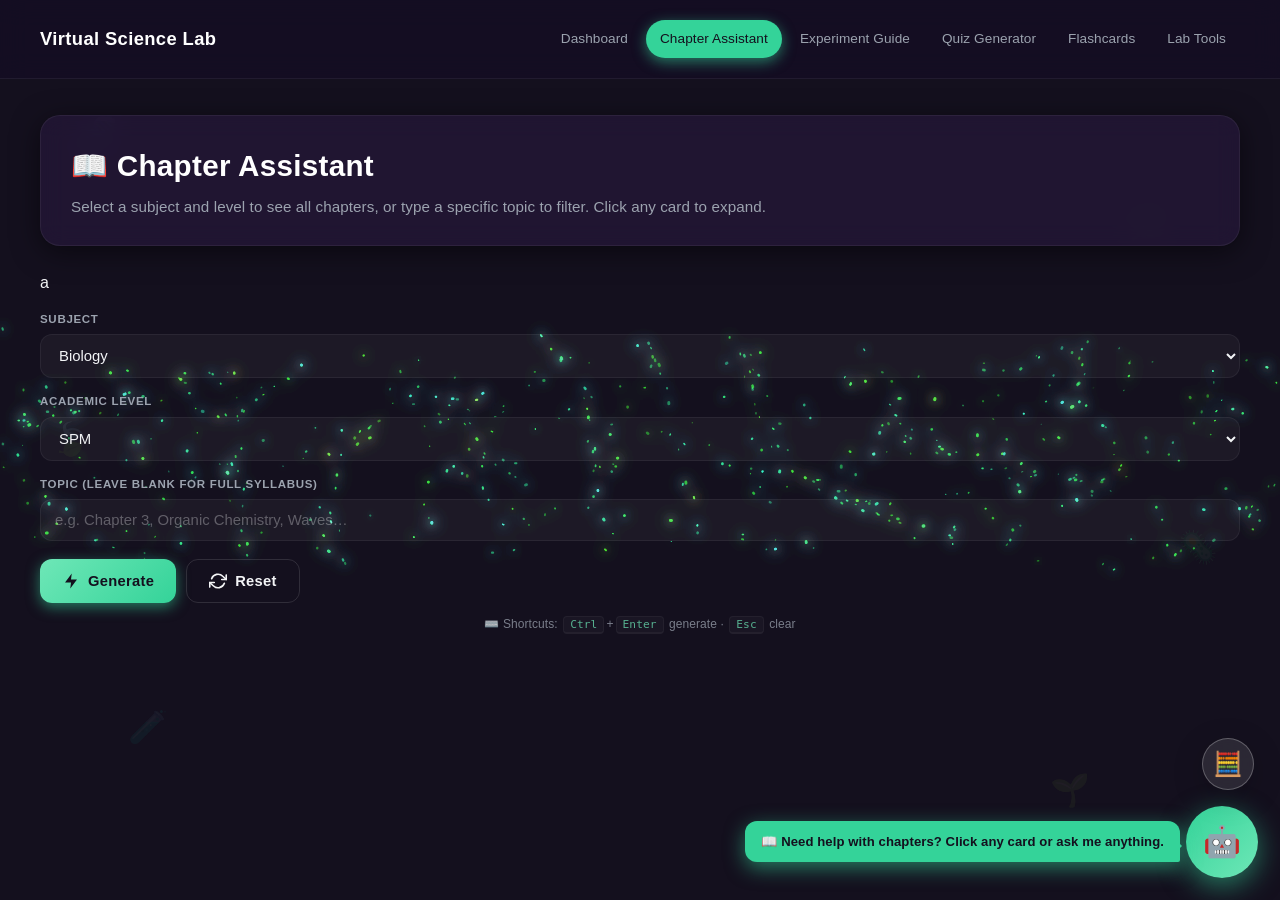
==== commit 3dba8284: "change litte" ====
--- a/frontend/chapter.html
+++ b/frontend/chapter.html
@@ -5,7 +5,7 @@
   <meta name="viewport" content="width=device-width, initial-scale=1.0" />
   <title>Chapter Assistant</title>
   <meta name="description" content="Interactive chapter overview with card grid, detail modal, and AI co-pilot." />
-  <link rel="icon" href="LOGO.png" />
+  <link rel="icon" href="data:image/svg+xml,<svg xmlns=%22http://www.w3.org/2000/svg%22 viewBox=%220 0 100 100%22><text y=%22.9em%22 font-size=%2290%22>📖</text></svg>" />
   <link rel="stylesheet" href="styles.css" />
   <link rel="stylesheet" href="global-chat.css" />
   <link rel="stylesheet" href="toolkit.css" />
@@ -15,7 +15,7 @@
 
   <nav class="navbar">
     <div class="nav-inner">
-      <a class="brand" href="welcome.html"><img src="LOGO.png" alt="Logo" style="height:1.5em;vertical-align:middle;margin-right:0.3em" />Virtual Science Lab</a>
+      <a class="brand" href="welcome.html">Virtual Science Lab</a>
       <div class="nav-links">
         <a class="nav-link" href="index.html">Dashboard</a>
         <a class="nav-link active" href="chapter.html">Chapter Assistant</a>
@@ -29,7 +29,7 @@
 
   <main class="page">
     <div class="page-header">
-      <h1>Chapter Assistant</h1>
+      <h1>📖 Chapter Assistant</h1>
       <p>Select a subject and level to see all chapters, or type a specific topic to filter. Click any card to expand.</p>
     </div>
 a
@@ -76,7 +76,7 @@
 
     <!-- Co-pilot (stays below grid) -->
     <section class="card" id="copilot-section" style="display:none">
-      <h2>Deep-Dive Co-pilot</h2>
+      <h2>💬 Deep-Dive Co-pilot</h2>
       <p style="color:var(--c-muted);font-size:0.85rem;margin-bottom:10px">
         Ask follow-up questions about any chapter. The AI has full context.
       </p>
@@ -144,7 +144,7 @@
         document.getElementById('chapter-grid-section').style.display = '';
         document.getElementById('copilot-section').style.display = '';
         document.getElementById('copilot-chat').innerHTML =
-          '<div class="chat-bubble bot">Chapters restored from your last session! Click a card to expand.</div>';
+          '<div class="chat-bubble bot">📖 Chapters restored from your last session! Click a card to expand.</div>';
       } catch (e) {}
     }
     // Restore on load
@@ -174,7 +174,7 @@
         document.getElementById('chapter-grid-section').style.display = '';
         document.getElementById('copilot-section').style.display = '';
         document.getElementById('copilot-chat').innerHTML =
-          '<div class="chat-bubble bot">Chapters loaded! Click a card to expand, or ask me anything.</div>';
+          '<div class="chat-bubble bot">📖 Chapters loaded! Click a card to expand, or ask me anything.</div>';
         chapterContext = JSON.stringify(chaptersData);
         copilotHistory = [];
         recordActivity(body.subject);
@@ -264,13 +264,13 @@
     function renderDetailContent(content, d, ch) {
       content.innerHTML = `
         <h2 style="color:var(--c-accent-2);margin-bottom:14px">${escapeHtml(d.title || ch.title)}</h2>
-        ${d.subtopics ? `<h3>Subtopics</h3><ul>${d.subtopics.map(s=>'<li>'+escapeHtml(s)+'</li>').join('')}</ul>` : ''}
-        ${d.learningObjectives ? `<h3>Learning Objectives</h3><ul>${d.learningObjectives.map(s=>'<li>'+escapeHtml(s)+'</li>').join('')}</ul>` : ''}
-        ${d.keyConcepts ? `<h3>Key Concepts</h3><ul>${d.keyConcepts.map(s=>'<li>'+escapeHtml(s)+'</li>').join('')}</ul>` : ''}
-        ${d.keyTerms ? `<h3>Key Terms</h3><dl>${d.keyTerms.map(t=>'<dt>'+escapeHtml(t.term)+'</dt><dd>'+escapeHtml(t.definition)+'</dd>').join('')}</dl>` : ''}
+        ${d.subtopics ? `<h3>📋 Subtopics</h3><ul>${d.subtopics.map(s=>'<li>'+escapeHtml(s)+'</li>').join('')}</ul>` : ''}
+        ${d.learningObjectives ? `<h3>🎯 Learning Objectives</h3><ul>${d.learningObjectives.map(s=>'<li>'+escapeHtml(s)+'</li>').join('')}</ul>` : ''}
+        ${d.keyConcepts ? `<h3>🧠 Key Concepts</h3><ul>${d.keyConcepts.map(s=>'<li>'+escapeHtml(s)+'</li>').join('')}</ul>` : ''}
+        ${d.keyTerms ? `<h3>📖 Key Terms</h3><dl>${d.keyTerms.map(t=>'<dt>'+escapeHtml(t.term)+'</dt><dd>'+escapeHtml(t.definition)+'</dd>').join('')}</dl>` : ''}
         <div class="btn-row" style="margin-top:18px">
           <button id="chapterToFlashBtn" class="btn btn-primary">
-            <span>Turn this Chapter into Flashcards</span>
+            <span>🧠</span><span>Turn this Chapter into Flashcards</span>
           </button>
         </div>`;
 
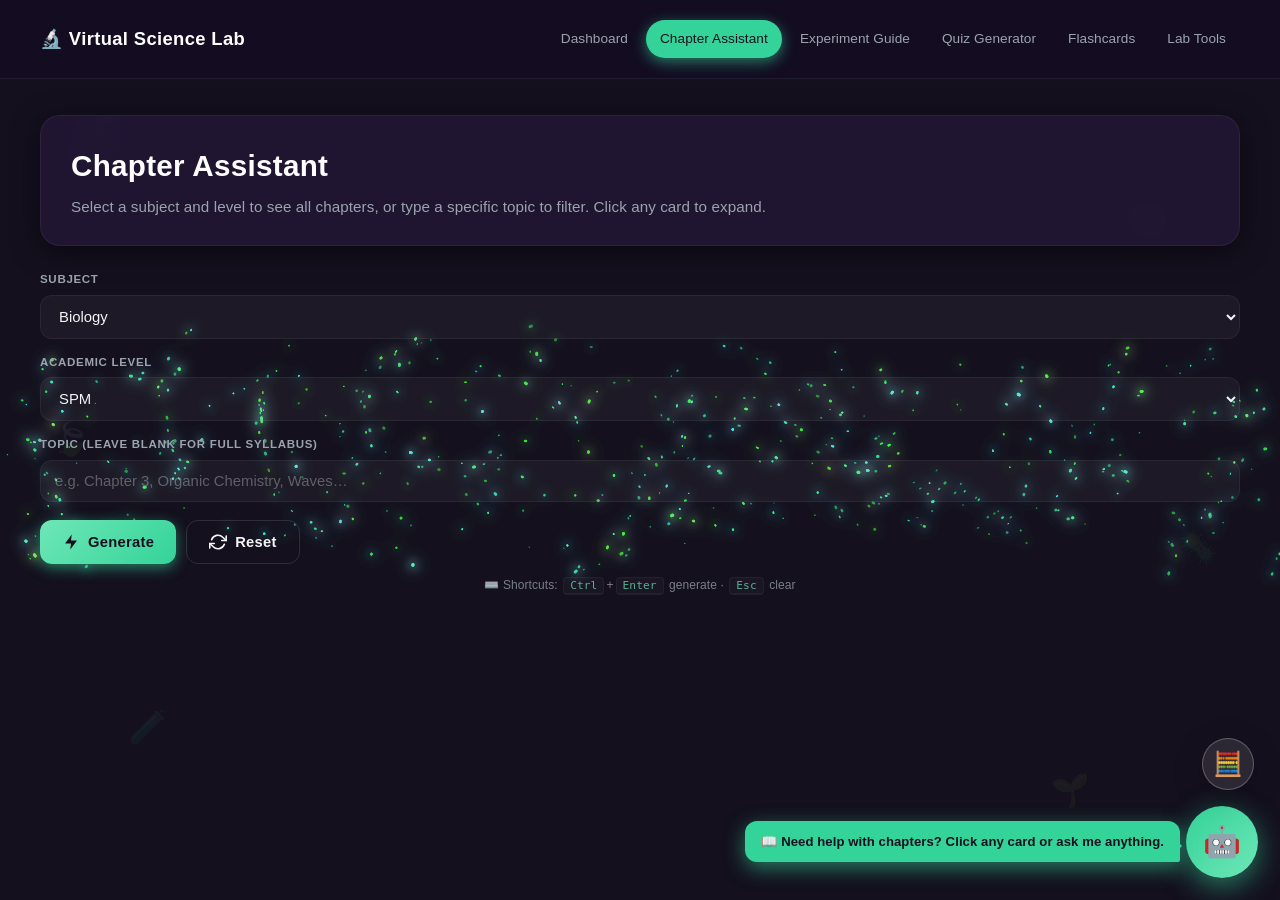
==== commit f16a22d2: "logo improve" ====
--- a/frontend/chapter.html
+++ b/frontend/chapter.html
@@ -3,7 +3,7 @@
 <head>
   <meta charset="UTF-8" />
   <meta name="viewport" content="width=device-width, initial-scale=1.0" />
-  <title>Chapter Assistant</title>
+  <title> Chapter Assistant</title>
   <meta name="description" content="Interactive chapter overview with card grid, detail modal, and AI co-pilot." />
   <link rel="icon" href="data:image/svg+xml,<svg xmlns=%22http://www.w3.org/2000/svg%22 viewBox=%220 0 100 100%22><text y=%22.9em%22 font-size=%2290%22>📖</text></svg>" />
   <link rel="stylesheet" href="styles.css" />
@@ -15,7 +15,7 @@
 
   <nav class="navbar">
     <div class="nav-inner">
-      <a class="brand" href="welcome.html">Virtual Science Lab</a>
+      <a class="brand" href="welcome.html">🔬 Virtual Science Lab</a>
       <div class="nav-links">
         <a class="nav-link" href="index.html">Dashboard</a>
         <a class="nav-link active" href="chapter.html">Chapter Assistant</a>
@@ -29,10 +29,10 @@
 
   <main class="page">
     <div class="page-header">
-      <h1>📖 Chapter Assistant</h1>
+      <h1> Chapter Assistant</h1>
       <p>Select a subject and level to see all chapters, or type a specific topic to filter. Click any card to expand.</p>
     </div>
-a
+
       <label for="subject">Subject</label>
       <select id="subject" class="input">
         <option value="Biology">Biology</option>
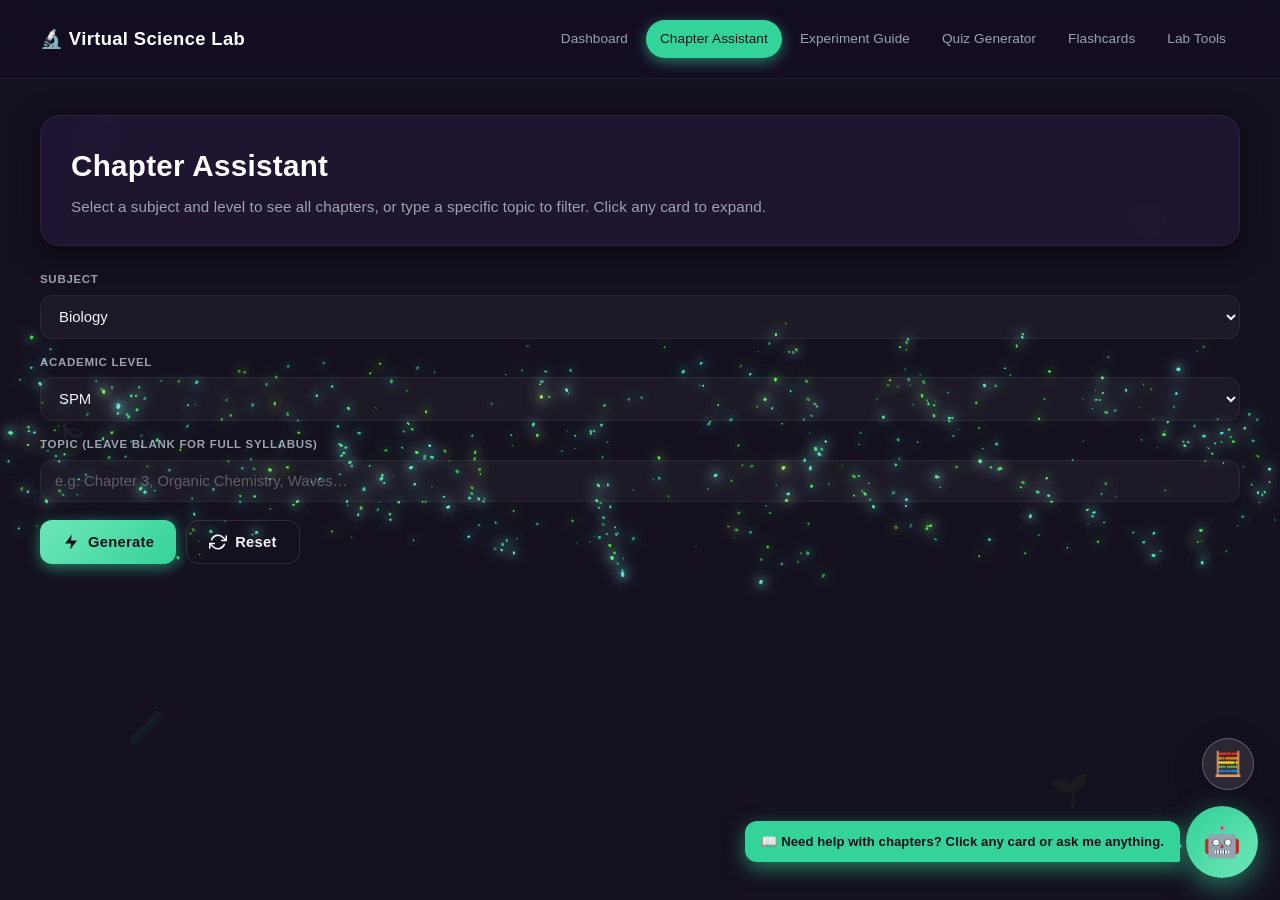
==== commit ebedd5f3: "Replace URL not configured errors with friendly demo-mode messages" ====
--- a/frontend/chapter.html
+++ b/frontend/chapter.html
@@ -154,7 +154,7 @@
     document.getElementById('runBtn').addEventListener('click', async () => {
       const btn = document.getElementById('runBtn');
       const url = window.STREAM_URLS && window.STREAM_URLS.chapter_assistant;
-      if (!url || url.startsWith('__URL_')) { showToast('URL not configured','error'); return; }
+      if (!url || url.startsWith('__URL_')) { showDemoToast(); return; }
 
       setButtonLoading(btn, true, 'Generating…');
       const body = {
@@ -278,7 +278,7 @@
       if (flashBtn) {
         if (!window.Flashcards || !window.Flashcards.isBackendLive()) {
           flashBtn.disabled = true;
-          flashBtn.title = 'Flashcards backend not yet deployed';
+          flashBtn.title = 'Demo Mode — AI flashcards offline';
         }
         flashBtn.addEventListener('click', async () => {
           setButtonLoading(flashBtn, true, 'Generating deck…');
@@ -351,7 +351,11 @@
       panel.appendChild(botBubble);
 
       const url = window.STREAM_URLS && window.STREAM_URLS.science_tutor;
-      if (!url || url.startsWith('__URL_')) { botBubble.innerHTML = '⚠️ Not configured.'; return; }
+      if (!url || url.startsWith('__URL_')) {
+        botBubble.innerHTML = '🎬 Demo Mode — chat AI is offline in this preview.';
+        showDemoToast();
+        return;
+      }
 
       const subject = document.getElementById('subject').value;
       const level = document.getElementById('level').value;
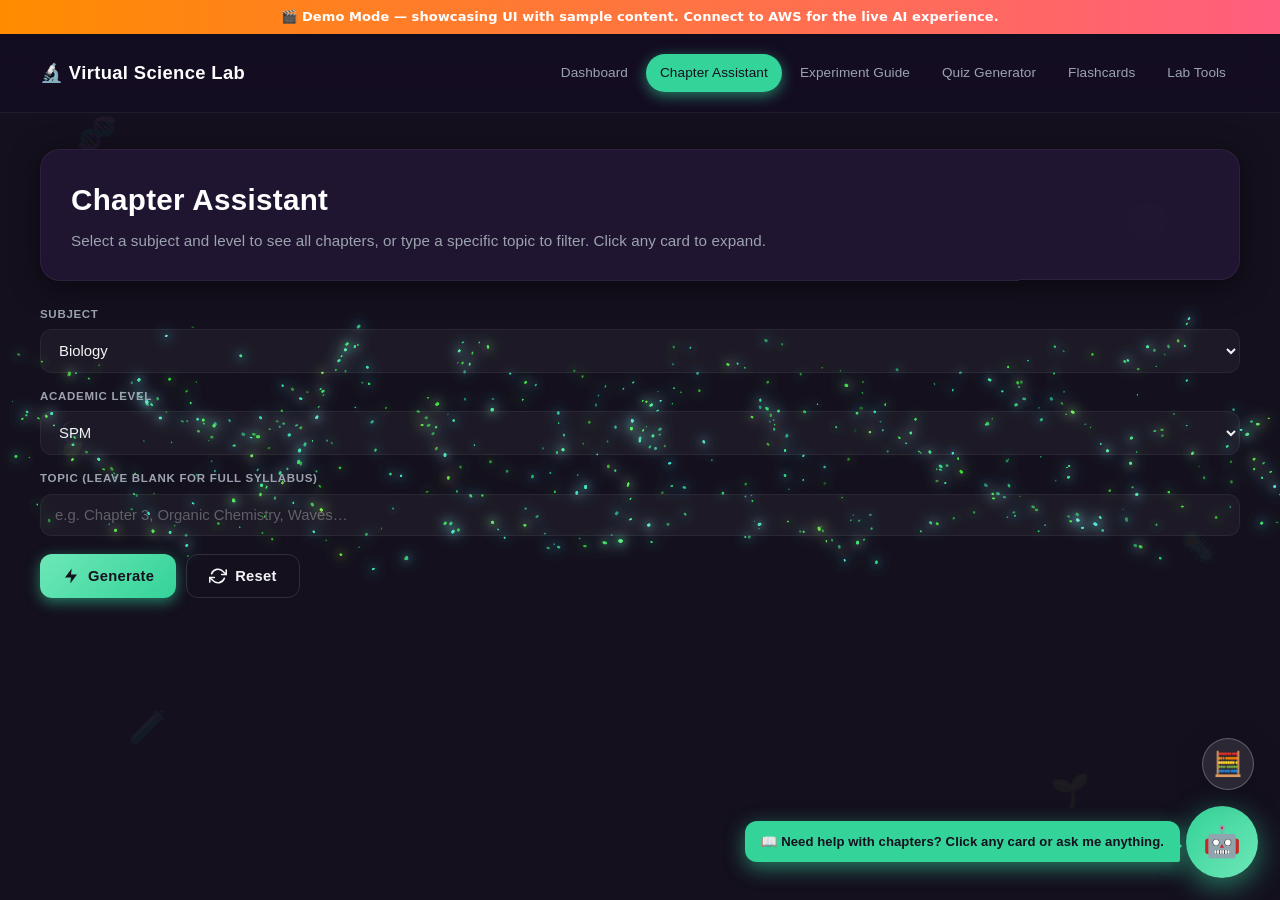
==== commit 9220e9d7: "Add demo mode for AI-free deployment" ====
--- a/frontend/chapter.html
+++ b/frontend/chapter.html
@@ -89,6 +89,7 @@
   </main>
 
   <script src="config.js"></script>
+  <script src="demo-mode.js"></script>
   <script src="progress.js"></script>
   <script src="common.js"></script>
   <script src="vortex.js"></script>
@@ -154,7 +155,7 @@
     document.getElementById('runBtn').addEventListener('click', async () => {
       const btn = document.getElementById('runBtn');
       const url = window.STREAM_URLS && window.STREAM_URLS.chapter_assistant;
-      if (!url || url.startsWith('__URL_')) { showDemoToast(); return; }
+      if (!url || url.startsWith('__URL_')) { showToast('URL not configured','error'); return; }
 
       setButtonLoading(btn, true, 'Generating…');
       const body = {
@@ -278,7 +279,7 @@
       if (flashBtn) {
         if (!window.Flashcards || !window.Flashcards.isBackendLive()) {
           flashBtn.disabled = true;
-          flashBtn.title = 'Demo Mode — AI flashcards offline';
+          flashBtn.title = 'Flashcards backend not yet deployed';
         }
         flashBtn.addEventListener('click', async () => {
           setButtonLoading(flashBtn, true, 'Generating deck…');
@@ -351,11 +352,7 @@
       panel.appendChild(botBubble);
 
       const url = window.STREAM_URLS && window.STREAM_URLS.science_tutor;
-      if (!url || url.startsWith('__URL_')) {
-        botBubble.innerHTML = '🎬 Demo Mode — chat AI is offline in this preview.';
-        showDemoToast();
-        return;
-      }
+      if (!url || url.startsWith('__URL_')) { botBubble.innerHTML = '⚠️ Not configured.'; return; }
 
       const subject = document.getElementById('subject').value;
       const level = document.getElementById('level').value;
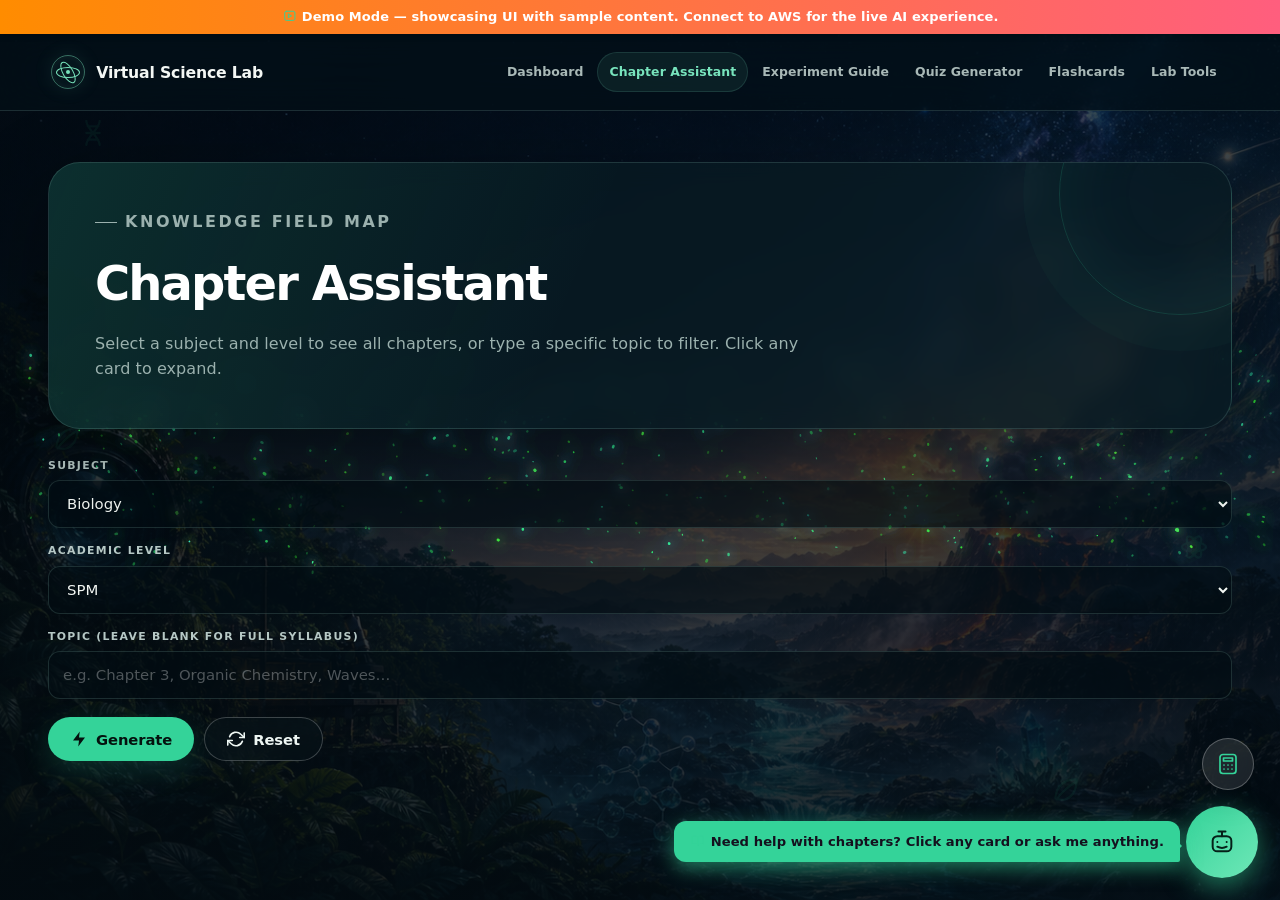
==== commit f8d06df3: "redesign welcome page and the index card issue" ====
--- a/frontend/chapter.html
+++ b/frontend/chapter.html
@@ -5,11 +5,13 @@
   <meta name="viewport" content="width=device-width, initial-scale=1.0" />
   <title> Chapter Assistant</title>
   <meta name="description" content="Interactive chapter overview with card grid, detail modal, and AI co-pilot." />
-  <link rel="icon" href="data:image/svg+xml,<svg xmlns=%22http://www.w3.org/2000/svg%22 viewBox=%220 0 100 100%22><text y=%22.9em%22 font-size=%2290%22>📖</text></svg>" />
+  <link rel="icon" href="assets/icons/lab-mark.svg" />
   <link rel="stylesheet" href="styles.css" />
   <link rel="stylesheet" href="global-chat.css" />
   <link rel="stylesheet" href="toolkit.css" />
   <link rel="stylesheet" href="feedback.css" />
+  <link rel="stylesheet" href="redesign.css" />
+  <link rel="stylesheet" href="ui-icons.css" />
 </head>
 <body>
 
@@ -386,5 +388,7 @@
       if (e.key === 'Enter' && !e.shiftKey) { e.preventDefault(); copilotSend(); }
     });
   </script>
+  <script src="redesign.js"></script>
+  <script src="ui-icons.js"></script>
 </body>
 </html>
--- a/frontend/styles.css
+++ b/frontend/styles.css
@@ -391,6 +391,33 @@
   font-size: 0.85rem;
   color: var(--c-accent-2);
   font-weight: 500;
+}
+
+.reference-input-group {
+  margin-top: 14px;
+  padding: 16px;
+  border: 1px solid var(--c-border);
+  border-radius: 14px;
+  background: rgba(5, 19, 26, 0.34);
+}
+.reference-input-group > label:first-child { margin-top: 0; }
+.reference-or {
+  display: flex;
+  align-items: center;
+  gap: 12px;
+  margin: 14px 0 2px;
+  color: var(--c-muted);
+  font-size: 0.72rem;
+  font-weight: 700;
+  letter-spacing: 0.12em;
+  text-transform: uppercase;
+}
+.reference-or::before,
+.reference-or::after {
+  content: '';
+  height: 1px;
+  flex: 1;
+  background: var(--c-border);
 }
 
 /* ─── Output panel ───────────────────────────────────────────────────── */
--- a/frontend/redesign.css
+++ b/frontend/redesign.css
@@ -0,0 +1,720 @@
+/* Virtual Science Lab — Scientific Expedition redesign layer.
+   This file intentionally overrides presentation only; existing page logic stays untouched. */
+
+:root {
+  --exp-bg: #061119;
+  --exp-bg-deep: #030a10;
+  --exp-surface: rgba(12, 30, 39, .78);
+  --exp-surface-strong: rgba(15, 37, 46, .94);
+  --exp-line: rgba(176, 233, 221, .15);
+  --exp-line-strong: rgba(176, 233, 221, .28);
+  --exp-text: #f3f7f4;
+  --exp-muted: #9bb1ae;
+  --exp-green: #78e4bd;
+  --exp-cyan: #72d9e7;
+  --exp-amber: #f4bd68;
+  --exp-violet: #b995ea;
+  --exp-radius-sm: 12px;
+  --exp-radius: 20px;
+  --exp-radius-lg: 32px;
+  --exp-shadow: 0 24px 80px rgba(0, 0, 0, .34);
+  --exp-max: 1320px;
+  --c-bg-page: var(--exp-bg);
+  --c-bg-glass: rgba(12, 30, 39, .74);
+  --c-bg-glass-2: rgba(19, 45, 54, .86);
+  --c-input-bg: rgba(4, 18, 25, .72);
+  --c-input-bg-focus: rgba(8, 29, 37, .9);
+  --c-border: var(--exp-line);
+  --c-border-strong: var(--exp-line-strong);
+  --c-text: var(--exp-text);
+  --c-text-strong: #fff;
+  --c-muted: var(--exp-muted);
+  --c-shadow: rgba(0, 0, 0, .32);
+  --c-shadow-strong: rgba(0, 0, 0, .5);
+}
+
+html { scroll-behavior: smooth; scroll-padding-top: 96px; }
+body {
+  background:
+    radial-gradient(circle at 8% -12%, rgba(34, 119, 104, .2), transparent 33rem),
+    radial-gradient(circle at 88% 18%, rgba(38, 100, 134, .16), transparent 30rem),
+    linear-gradient(180deg, #07141c 0%, #061119 45%, #040c12 100%);
+  color: var(--exp-text);
+  font-family: Inter, ui-sans-serif, system-ui, -apple-system, BlinkMacSystemFont, "Segoe UI", sans-serif;
+  overflow-x: hidden;
+}
+
+body::before {
+  content: "";
+  position: fixed;
+  inset: 0;
+  z-index: -2;
+  pointer-events: none;
+  opacity: .18;
+  background-image: url("data:image/svg+xml,%3Csvg viewBox='0 0 180 180' xmlns='http://www.w3.org/2000/svg'%3E%3Cfilter id='n'%3E%3CfeTurbulence type='fractalNoise' baseFrequency='.9' numOctaves='2' stitchTiles='stitch'/%3E%3C/filter%3E%3Crect width='100%25' height='100%25' filter='url(%23n)' opacity='.24'/%3E%3C/svg%3E");
+  mix-blend-mode: soft-light;
+}
+
+::selection { color: #02110d; background: var(--exp-green); }
+:focus-visible { outline: 2px solid var(--exp-green); outline-offset: 4px; }
+
+.skip-link {
+  position: fixed;
+  top: 12px;
+  left: 12px;
+  z-index: 1000;
+  transform: translateY(-160%);
+  padding: 10px 14px;
+  color: #061119;
+  background: var(--exp-green);
+  border-radius: 10px;
+  font-weight: 800;
+}
+.skip-link:focus { transform: translateY(0); }
+
+/* Shared navigation */
+.navbar {
+  position: sticky;
+  top: 0;
+  z-index: 200;
+  background: rgba(4, 16, 23, .72);
+  border-bottom: 1px solid var(--exp-line);
+  backdrop-filter: blur(22px) saturate(130%);
+  -webkit-backdrop-filter: blur(22px) saturate(130%);
+  transition: background .3s ease, box-shadow .3s ease;
+}
+.navbar.is-scrolled { background: rgba(3, 12, 17, .93); box-shadow: 0 14px 40px rgba(0, 0, 0, .22); }
+.nav-inner {
+  width: min(100%, 1500px);
+  min-height: 76px;
+  margin: 0 auto;
+  padding: 12px clamp(20px, 4vw, 64px);
+  flex-wrap: nowrap;
+}
+.brand {
+  display: inline-flex;
+  align-items: center;
+  gap: 11px;
+  color: var(--exp-text);
+  font-weight: 760;
+  font-size: .98rem;
+  letter-spacing: -.01em;
+  white-space: nowrap;
+}
+.brand:hover { color: #fff; transform: none; }
+.brand-mark {
+  position: relative;
+  display: inline-grid;
+  place-items: center;
+  width: 34px;
+  height: 34px;
+  flex: 0 0 34px;
+  color: var(--exp-green);
+  border: 1px solid rgba(120, 228, 189, .45);
+  border-radius: 50%;
+  box-shadow: inset 0 0 15px rgba(120, 228, 189, .12), 0 0 20px rgba(120, 228, 189, .1);
+}
+.brand-mark::before,
+.brand-mark::after { content: ""; position: absolute; width: 22px; height: 9px; border: 1px solid currentColor; border-radius: 50%; }
+.brand-mark::after { transform: rotate(60deg); }
+.brand-mark i { width: 4px; height: 4px; background: currentColor; border-radius: 50%; box-shadow: 0 0 10px currentColor; }
+.nav-links { gap: 2px; flex-wrap: nowrap; }
+.nav-link {
+  position: relative;
+  padding: 9px 11px;
+  color: #a9b9b7;
+  font-size: .78rem;
+  font-weight: 650;
+  letter-spacing: .005em;
+  border: 1px solid transparent;
+}
+.nav-link:hover { color: #fff; background: rgba(255,255,255,.045); }
+.nav-link.active {
+  color: var(--exp-green);
+  background: rgba(120, 228, 189, .08);
+  border-color: rgba(120, 228, 189, .14);
+  box-shadow: none;
+}
+.nav-link-cta {
+  margin-left: 8px;
+  padding-inline: 15px;
+  color: #061119 !important;
+  background: var(--exp-green) !important;
+  border-color: var(--exp-green);
+}
+.nav-toggle {
+  display: none;
+  width: 42px;
+  height: 42px;
+  border: 1px solid var(--exp-line);
+  border-radius: 12px;
+  color: var(--exp-text);
+  background: rgba(255,255,255,.035);
+  cursor: pointer;
+}
+.nav-toggle span,
+.nav-toggle::before,
+.nav-toggle::after { content: ""; display: block; width: 18px; height: 1px; margin: 5px auto; background: currentColor; transition: .25s ease; }
+.nav-toggle[aria-expanded="true"] span { opacity: 0; }
+.nav-toggle[aria-expanded="true"]::before { transform: translateY(6px) rotate(45deg); }
+.nav-toggle[aria-expanded="true"]::after { transform: translateY(-6px) rotate(-45deg); }
+
+/* Shared app pages */
+body:not(.expedition-page):not(.field-film-page) {
+  background-color: #061119;
+  background-image:
+    linear-gradient(180deg, rgba(3, 12, 18, .58), rgba(3, 12, 18, .84)),
+    radial-gradient(circle at 50% 45%, transparent 0 20%, rgba(3, 10, 15, .34) 78%),
+    url("assets/images/science-expedition-hero.png");
+  background-size: cover, cover, cover;
+  background-position: center, center, var(--page-landscape-position, center center);
+  background-attachment: fixed, fixed, fixed;
+  background-repeat: no-repeat;
+}
+body[data-page="index"] { --page-landscape-position: center 62%; }
+body[data-page="chapter"] { --page-landscape-position: 8% 72%; }
+body[data-page="experiment"] { --page-landscape-position: 54% 78%; }
+body[data-page="quiz"] { --page-landscape-position: 73% 50%; }
+body[data-page="flashcards"] { --page-landscape-position: 22% 64%; }
+body[data-page="lab-tools"] { --page-landscape-position: 91% 70%; }
+body[data-page="tutor"] { --page-landscape-position: 84% 24%; }
+
+body:not(.expedition-page) .page {
+  width: min(100%, var(--exp-max));
+  max-width: none;
+  padding: clamp(30px, 4vw, 60px) clamp(20px, 4vw, 48px) 90px;
+}
+.page-header {
+  position: relative;
+  overflow: hidden;
+  padding: clamp(28px, 4vw, 46px);
+  margin-bottom: 28px;
+  border: 1px solid var(--exp-line);
+  border-radius: var(--exp-radius-lg);
+  background:
+    linear-gradient(112deg, rgba(var(--c-accent-rgb), .13), transparent 45%),
+    rgba(9, 27, 35, .76);
+  box-shadow: var(--exp-shadow);
+}
+.page-header::after {
+  content: "";
+  position: absolute;
+  width: 240px;
+  height: 240px;
+  right: -70px;
+  top: -90px;
+  border: 1px solid rgba(var(--c-accent-rgb), .18);
+  border-radius: 50%;
+  box-shadow: inset 0 0 80px rgba(var(--c-accent-rgb), .07), 0 0 0 36px rgba(var(--c-accent-rgb), .025);
+}
+.page-eyebrow {
+  display: flex;
+  gap: 8px;
+  align-items: center;
+  margin-bottom: 10px;
+  color: var(--c-accent);
+  font-size: .68rem;
+  font-weight: 800;
+  letter-spacing: .16em;
+  text-transform: uppercase;
+}
+.page-eyebrow::before { content: ""; width: 22px; height: 1px; background: currentColor; }
+.page-header h1 { max-width: 780px; margin-bottom: 9px; font-size: clamp(1.8rem, 4vw, 3rem); font-weight: 720; letter-spacing: -.04em; }
+.page-header p { max-width: 720px; color: var(--exp-muted); font-size: 1rem; }
+
+.card,
+.progress-dashboard,
+.flashcard-panel {
+  border: 1px solid var(--exp-line);
+  border-radius: var(--exp-radius);
+  background: linear-gradient(145deg, rgba(17, 42, 50, .82), rgba(8, 24, 32, .82));
+  box-shadow: 0 16px 48px rgba(0,0,0,.18);
+  backdrop-filter: blur(18px);
+}
+.card { padding: clamp(22px, 3vw, 32px); margin-bottom: 22px; }
+.card:hover { border-color: rgba(var(--c-accent-rgb), .32); }
+.card h2 { font-size: 1.15rem; letter-spacing: -.015em; }
+
+.input,
+textarea,
+select {
+  min-height: 48px;
+  border-color: var(--exp-line);
+  border-radius: var(--exp-radius-sm);
+  background: rgba(2, 13, 19, .65);
+}
+.input:hover { border-color: var(--exp-line-strong); }
+label { color: #b6c8c5; font-size: .68rem; letter-spacing: .12em; }
+
+.btn {
+  min-height: 44px;
+  border-radius: 999px;
+  font-weight: 750;
+  letter-spacing: -.005em;
+  transition: transform .25s ease, box-shadow .25s ease, background .25s ease;
+}
+.btn:hover { transform: translateY(-2px); }
+.btn-primary {
+  color: #04110e;
+  background: var(--c-accent);
+  border-color: var(--c-accent);
+  box-shadow: 0 9px 28px rgba(var(--c-accent-rgb), .18);
+}
+.btn-secondary,
+.btn-outline { border-color: var(--exp-line-strong); background: rgba(255,255,255,.04); }
+
+.tile-grid { gap: 18px; }
+.tile {
+  position: relative;
+  min-height: 260px;
+  justify-content: flex-end;
+  overflow: hidden;
+  border: 1px solid var(--exp-line);
+  border-radius: 26px;
+  background:
+    radial-gradient(circle at 18% 12%, rgba(var(--c-accent-rgb), .17), transparent 38%),
+    linear-gradient(150deg, rgba(17, 43, 51, .88), rgba(6, 20, 27, .9));
+  box-shadow: 0 18px 50px rgba(0,0,0,.22);
+  isolation: isolate;
+}
+.tile::before {
+  content: "";
+  position: absolute;
+  inset: 0;
+  z-index: -1;
+  background: linear-gradient(120deg, transparent 30%, rgba(var(--c-accent-rgb), .12), transparent 70%);
+  transform: translateX(-110%);
+  transition: transform .7s ease;
+}
+.tile::after {
+  content: none;
+  position: absolute;
+  top: 20px;
+  right: 20px;
+  color: rgba(255,255,255,.28);
+  font-size: .58rem;
+  font-weight: 800;
+  letter-spacing: .16em;
+}
+.tile:hover { transform: translateY(-7px); border-color: rgba(var(--c-accent-rgb), .43); box-shadow: 0 25px 70px rgba(0,0,0,.34); }
+.tile:hover::before { transform: translateX(110%); }
+.tile-icon {
+  width: 58px;
+  height: 58px;
+  margin-bottom: auto;
+  color: var(--c-accent);
+  border: 1px solid rgba(var(--c-accent-rgb), .25);
+  border-radius: 18px;
+  background: rgba(var(--c-accent-rgb), .08);
+}
+.tile h3 { color: #fff; font-size: 1.28rem; letter-spacing: -.025em; }
+.tile p { min-height: 2.8em; color: var(--exp-muted); font-size: .86rem; }
+
+/* Dashboard tiles: the full description lives in each <p> and must never be
+   clipped. We override the hidden-by-default (max-height:0 / opacity:0) and the
+   hover 80px cap from styles.css so the card always grows to fit the complete
+   copy. Visibility of the text is controlled by the dashboard script: without
+   JS, or on touch / keyboard-only, or when reduced motion is requested, the copy
+   stays fully readable (no .dashboard-typing is added). Only fine-pointer hover
+   devices without reduced motion get .dashboard-typing, where the script types
+   the copy on hover and clears it on leave; the container is never
+   height-clipped, and a keyboard-focused card always keeps the full text. */
+.dashboard-page .tile p {
+  max-height: none;
+  opacity: 1;
+  overflow: visible;
+  line-height: 1.55;
+  transition: none;
+}
+.dashboard-page .tile:hover p,
+.dashboard-page .tile:focus-within p {
+  max-height: none;
+  opacity: 1;
+}
+.tile-badge { top: 18px; left: 18px; right: auto; }
+.footer-hint { color: var(--exp-muted); }
+
+/* Welcome — cinematic expedition */
+.expedition-page { --c-accent: var(--exp-green); --c-accent-rgb: 120, 228, 189; background: var(--exp-bg-deep); }
+.expedition-page #vortex-canvas { opacity: .2; mix-blend-mode: screen; }
+.expedition-page .expedition-nav { position: fixed; width: 100%; background: linear-gradient(180deg, rgba(3,10,15,.86), rgba(3,10,15,0)); border-color: transparent; }
+.expedition-page .expedition-nav.is-scrolled { background: rgba(3, 12, 17, .9); border-color: var(--exp-line); }
+.journey-progress { position: fixed; top: 0; left: 0; right: 0; z-index: 500; height: 2px; background: transparent; }
+.journey-progress span { display: block; width: 0; height: 100%; background: linear-gradient(90deg, var(--exp-green), var(--exp-cyan), var(--exp-amber)); box-shadow: 0 0 14px var(--exp-green); }
+
+.expedition-hero {
+  position: relative;
+  display: grid;
+  align-items: center;
+  min-height: 100svh;
+  overflow: hidden;
+  isolation: isolate;
+}
+.hero-media { position: absolute; inset: 0; z-index: -3; overflow: hidden; background: #06121c; }
+.hero-media img { width: 100%; height: 115%; object-fit: cover; object-position: center; will-change: transform; transform: scale(1.04); filter: saturate(.84) contrast(1.06); }
+.hero-media img { position: absolute; inset: 0; z-index: 0; }
+.hero-media-shade {
+  position: absolute;
+  inset: 0;
+  z-index: 2;
+  background:
+    linear-gradient(90deg, rgba(2, 10, 15, .94) 0%, rgba(3, 12, 18, .76) 34%, rgba(3, 12, 18, .22) 68%, rgba(3, 12, 18, .16) 100%),
+    linear-gradient(180deg, rgba(2, 8, 12, .5) 0%, transparent 24%, transparent 65%, #040d13 100%);
+}
+.hero-atmosphere {
+  position: absolute;
+  inset: 0;
+  background:
+    radial-gradient(circle at 62% 67%, rgba(244, 189, 104, .14), transparent 18%),
+    radial-gradient(circle at 45% 85%, rgba(114, 217, 231, .13), transparent 20%);
+  animation: atmosphere 8s ease-in-out infinite alternate;
+}
+@keyframes atmosphere { to { opacity: .72; transform: scale(1.04); } }
+.hero-copy { width: min(100% - 40px, var(--exp-max)); margin: 0 auto; padding: 138px 0 100px; }
+.eyebrow { display: flex; align-items: center; gap: 10px; color: var(--exp-green); font-size: .68rem; font-weight: 850; letter-spacing: .18em; text-transform: uppercase; }
+.eyebrow > span { width: 30px; height: 1px; background: currentColor; }
+.hero-copy h1 {
+  max-width: 880px;
+  margin: 22px 0 24px;
+  color: #f5f8f5;
+  font-size: clamp(3.3rem, 7.2vw, 7.5rem);
+  line-height: .94;
+  font-weight: 650;
+  letter-spacing: -.065em;
+  text-wrap: balance;
+}
+.hero-copy h1 em { color: var(--exp-green); font-family: Georgia, "Times New Roman", serif; font-weight: 400; }
+.hero-lede { max-width: 650px; color: #b3c2c0; font-size: clamp(1rem, 1.6vw, 1.19rem); line-height: 1.75; }
+.hero-actions { display: flex; flex-wrap: wrap; gap: 12px; margin-top: 34px; }
+.hero-actions .btn { display: inline-flex; align-items: center; justify-content: center; gap: 22px; min-height: 54px; padding: 0 25px; }
+.btn-expedition { min-width: 190px; background: var(--exp-green); border-color: var(--exp-green); box-shadow: 0 16px 44px rgba(120, 228, 189, .2); }
+.btn-expedition:hover { color: #02100c; box-shadow: 0 20px 60px rgba(120, 228, 189, .3); }
+.btn-ghost { color: #eef6f3; border: 1px solid rgba(255,255,255,.22); background: rgba(7, 21, 27, .45); backdrop-filter: blur(12px); }
+.btn-ghost:hover { color: #fff; border-color: rgba(255,255,255,.4); background: rgba(255,255,255,.08); }
+.hero-proof { display: flex; align-items: center; flex-wrap: wrap; gap: 10px; margin-top: 50px; color: rgba(226,238,234,.65); font-size: .68rem; font-weight: 760; letter-spacing: .1em; text-transform: uppercase; }
+.hero-proof i { width: 3px; height: 3px; border-radius: 50%; background: var(--exp-green); }
+.scroll-cue { position: absolute; right: clamp(20px, 4vw, 64px); bottom: 34px; display: flex; align-items: center; gap: 14px; color: #c8d5d1; font-size: .65rem; font-weight: 750; letter-spacing: .13em; text-transform: uppercase; writing-mode: vertical-rl; }
+.scroll-cue:hover { color: var(--exp-green); }
+.scroll-cue b { position: relative; width: 1px; height: 54px; overflow: hidden; background: rgba(255,255,255,.24); }
+.scroll-cue b::after { content: ""; position: absolute; inset: 0; background: var(--exp-green); animation: scroll-cue 2s ease-in-out infinite; transform: translateY(-100%); }
+@keyframes scroll-cue { 55%,100% { transform: translateY(100%); } }
+
+.expedition-story { position: relative; background: var(--exp-bg-deep); isolation: isolate; }
+.journey-camera {
+  position: sticky;
+  top: 0;
+  z-index: 0;
+  width: 100%;
+  height: 100svh;
+  margin-bottom: -100svh;
+  overflow: hidden;
+  pointer-events: none;
+  background: #030a10;
+}
+.journey-camera-motion {
+  position: absolute;
+  inset: 0;
+  z-index: 0;
+  transform: scale(1);
+  transform-origin: 50% 50%;
+  will-change: transform, transform-origin, filter;
+  filter: saturate(.88) contrast(1.08) brightness(.78);
+  transition:
+    transform 1.25s cubic-bezier(.22, .72, .18, 1),
+    transform-origin 1.25s cubic-bezier(.22, .72, .18, 1),
+    filter 1.25s ease;
+}
+.journey-camera-motion > img {
+  position: absolute;
+  inset: 0;
+  width: 100%;
+  height: 100%;
+  object-fit: cover;
+  object-position: center;
+  transform: scale(1.015);
+  transform-origin: center;
+}
+.journey-camera-poster { z-index: 0; }
+.journey-camera-shade {
+  position: absolute;
+  inset: 0;
+  z-index: 2;
+  background:
+    linear-gradient(90deg, rgba(2,9,13,.74) 0%, rgba(2,9,13,.25) 44%, rgba(2,9,13,.18) 68%, rgba(2,9,13,.5) 100%),
+    linear-gradient(180deg, rgba(2,8,12,.38), transparent 27%, transparent 68%, rgba(2,8,12,.8));
+  transition: background .7s ease;
+}
+.journey-camera-grid {
+  position: absolute;
+  inset: 0;
+  z-index: 3;
+  opacity: .11;
+  background-image:
+    linear-gradient(rgba(120,228,189,.16) 1px, transparent 1px),
+    linear-gradient(90deg, rgba(120,228,189,.16) 1px, transparent 1px);
+  background-size: 9vw 9vw;
+  mask-image: linear-gradient(180deg, transparent, #000 35%, #000 65%, transparent);
+}
+.camera-location {
+  position: absolute;
+  z-index: 4;
+  left: clamp(20px, 5vw, 76px);
+  bottom: clamp(22px, 5vw, 56px);
+  display: grid;
+  grid-template-columns: auto 1fr;
+  align-items: center;
+  column-gap: 12px;
+  padding: 13px 16px;
+  color: #fff;
+  border: 1px solid rgba(255,255,255,.19);
+  border-radius: 14px;
+  background: rgba(3,14,20,.54);
+  backdrop-filter: blur(14px);
+  -webkit-backdrop-filter: blur(14px);
+}
+.camera-location small { color: rgba(225,238,234,.56); font-size: .5rem; font-weight: 800; letter-spacing: .14em; text-transform: uppercase; }
+.camera-location strong { grid-column: 2; color: #f5f8f6; font-size: .76rem; font-weight: 680; }
+.camera-location,
+.camera-coordinates { transition: opacity .35s ease, transform .35s ease; }
+.journey-camera.is-moving .camera-location,
+.journey-camera.is-moving .camera-coordinates { opacity: .25; transform: translateY(8px); }
+.camera-pulse { grid-row: 1 / 3; width: 8px; height: 8px; border-radius: 50%; background: var(--exp-green); box-shadow: 0 0 0 6px rgba(120,228,189,.1), 0 0 20px var(--exp-green); animation: camera-pulse 2s ease-in-out infinite; }
+@keyframes camera-pulse { 50% { box-shadow: 0 0 0 11px rgba(120,228,189,0), 0 0 25px var(--exp-green); } }
+.camera-coordinates { position: absolute; z-index: 4; right: clamp(20px,5vw,76px); bottom: clamp(28px,5vw,62px); color: rgba(226,239,235,.48); font-size: .55rem; font-weight: 750; letter-spacing: .15em; }
+.journey-rail { position: fixed; z-index: 90; left: 24px; top: 50%; display: flex; flex-direction: column; gap: 2px; transform: translateY(-50%); opacity: 0; pointer-events: none; transition: opacity .35s ease; }
+.journey-rail.is-visible { opacity: 1; pointer-events: auto; }
+.rail-stop { display: flex; align-items: center; gap: 8px; min-height: 32px; color: rgba(255,255,255,.3); }
+.rail-stop::before { content: ""; width: 10px; height: 1px; background: currentColor; transition: width .25s; }
+.rail-stop span { font-size: .58rem; font-weight: 850; letter-spacing: .08em; }
+.rail-stop b { display: none; font-size: .62rem; font-weight: 700; }
+.rail-stop.active { color: var(--exp-green); }
+.rail-stop.active::before { width: 22px; }
+.rail-stop.active b { display: block; }
+
+/* Chapter copy stays readable at all times; camera arrival only adds a light
+   entrance polish. Content is never gated behind the camera state, so fast
+   scrolling, direct anchor loads, failed scripts, or reduced-motion all keep
+   the text and links visible and interactive. */
+.expedition-story.camera-enabled [data-journey-stop] > * {
+  opacity: 1;
+  transform: none;
+  pointer-events: auto;
+  transition: opacity .72s ease, transform .72s cubic-bezier(.2,.75,.2,1);
+}
+
+.story-intro { position: relative; z-index: 2; display: grid; align-content: center; width: min(100% - 40px, 1040px); min-height: 125svh; margin: 0 auto; padding: clamp(130px, 18vw, 220px) 0; text-align: center; }
+.story-intro::before {
+  content: "";
+  position: absolute;
+  z-index: -1;
+  left: 50%;
+  top: 50%;
+  width: min(88vw, 880px);
+  height: min(70vw, 600px);
+  transform: translate(-50%, -50%);
+  border-radius: 50%;
+  background: radial-gradient(circle, rgba(3,12,18,.82) 0%, rgba(3,12,18,.48) 45%, transparent 72%);
+}
+.story-intro .eyebrow { justify-content: center; }
+.story-intro h2,
+.workflow h2,
+.summit h2 { margin: 18px auto 20px; color: #f3f7f4; font-size: clamp(2.5rem, 5.2vw, 5rem); font-weight: 580; letter-spacing: -.055em; line-height: 1.02; }
+.story-intro > p:last-of-type { max-width: 720px; margin: 0 auto; color: var(--exp-muted); font-size: 1.08rem; }
+.story-stats { display: grid; grid-template-columns: repeat(3, 1fr); max-width: 760px; margin: 60px auto 0; border-block: 1px solid var(--exp-line); }
+.story-stats div { padding: 28px 18px; }
+.story-stats div + div { border-left: 1px solid var(--exp-line); }
+.story-stats strong { display: block; color: #fff; font-family: Georgia, serif; font-size: 2.2rem; font-weight: 400; }
+.story-stats span { color: var(--exp-muted); font-size: .68rem; letter-spacing: .12em; text-transform: uppercase; }
+
+.biome {
+  position: relative;
+  z-index: 2;
+  display: grid;
+  grid-template-columns: minmax(0, 1fr) minmax(0, 1fr);
+  align-items: center;
+  gap: clamp(50px, 8vw, 130px);
+  width: min(100% - 40px, 1220px);
+  min-height: 125svh;
+  margin: 0 auto;
+  padding: 120px 0;
+  border-top: 1px solid rgba(176,233,221,.1);
+}
+.biome-number { position: absolute; right: 0; top: 80px; color: rgba(255,255,255,.025); font-family: Georgia, serif; font-size: clamp(8rem, 20vw, 18rem); line-height: 1; pointer-events: none; }
+.biome-copy {
+  position: relative;
+  z-index: 2;
+  padding: clamp(28px, 4vw, 48px);
+  border: 1px solid rgba(176,233,221,.16);
+  border-radius: 26px;
+  background: linear-gradient(145deg, rgba(3,16,22,.84), rgba(4,18,24,.62));
+  box-shadow: 0 28px 80px rgba(0,0,0,.3);
+  backdrop-filter: blur(20px);
+  -webkit-backdrop-filter: blur(20px);
+}
+.biome-copy h2 { margin: 17px 0 22px; color: #fff; font-size: clamp(2.8rem, 5vw, 5.2rem); font-weight: 580; letter-spacing: -.06em; line-height: .98; }
+.biome-copy > p:not(.eyebrow) { max-width: 540px; color: var(--exp-muted); font-size: 1.04rem; line-height: 1.8; }
+.feature-list { margin: 34px 0; padding: 0; list-style: none; border-top: 1px solid var(--exp-line); }
+.feature-list li { display: flex; gap: 16px; align-items: flex-start; padding: 18px 0; border-bottom: 1px solid var(--exp-line); }
+.feature-list li > span { margin-top: 3px; color: var(--exp-green); font-family: Georgia, serif; font-size: .8rem; }
+.feature-list strong { display: block; color: #eef5f2; font-size: .91rem; }
+.feature-list small { display: block; margin-top: 3px; color: var(--exp-muted); font-size: .78rem; }
+.text-link { display: inline-flex; align-items: center; gap: 26px; color: #f1f6f4; font-size: .82rem; font-weight: 780; }
+.text-link span { color: var(--exp-green); transition: transform .2s; }
+.text-link:hover { color: var(--exp-green); }
+.text-link:hover span { transform: translateX(5px); }
+.biome-visual { position: relative; display: grid; place-items: center; aspect-ratio: 1 / 1; border: 1px solid rgba(176,233,221,.2); border-radius: 50%; background: radial-gradient(circle, rgba(120,228,189,.13), rgba(3,12,17,.1) 48%, rgba(3,12,17,.5) 70%); box-shadow: inset 0 0 90px rgba(120,228,189,.08), 0 20px 80px rgba(0,0,0,.2); backdrop-filter: blur(5px); }
+.biome-visual::before,
+.biome-visual::after { content: ""; position: absolute; border: 1px solid var(--exp-line); border-radius: 50%; }
+.biome-visual::before { inset: 8%; }
+.biome-visual::after { inset: 19%; border-style: dashed; animation: orbit-spin 30s linear infinite; }
+@keyframes orbit-spin { to { transform: rotate(360deg); } }
+.specimen-card { position: relative; z-index: 2; display: grid; place-items: center; width: 58%; aspect-ratio: 1; color: var(--exp-green); }
+.specimen-card svg { width: 70%; overflow: visible; fill: rgba(120,228,189,.1); stroke: currentColor; stroke-width: 1.2; }
+.specimen-card small { margin-top: 18px; color: var(--exp-muted); font-size: .6rem; letter-spacing: .16em; }
+.specimen-orbit { position: absolute; inset: 0; border: 1px solid rgba(120,228,189,.25); border-radius: 50%; box-shadow: 0 0 55px rgba(120,228,189,.12); }
+.scan-lines { position: absolute; inset: 14%; border-radius: 50%; opacity: .25; background: repeating-linear-gradient(0deg, transparent 0 8px, rgba(120,228,189,.12) 9px); }
+
+.biome-chemistry { --exp-green: var(--exp-cyan); }
+.biome-chemistry .biome-visual { background: radial-gradient(circle, rgba(114,217,231,.12), rgba(3,12,17,.2) 48%, rgba(3,12,17,.82) 70%); }
+.molecule-field { position: relative; width: 66%; aspect-ratio: 1; animation: molecule-float 6s ease-in-out infinite; }
+@keyframes molecule-float { 50% { transform: translateY(-10px) rotate(3deg); } }
+.atom { position: absolute; z-index: 3; width: 42px; height: 42px; border: 1px solid rgba(114,217,231,.7); border-radius: 50%; background: radial-gradient(circle at 32% 28%, #dafaff, #34a6bd 45%, #0a3e4c 72%); box-shadow: 0 0 35px rgba(114,217,231,.35); }
+.a1 { left: 42%; top: 40%; width: 54px; height: 54px; }
+.a2 { left: 4%; top: 18%; }.a3 { right: 4%; top: 5%; }.a4 { right: 0; bottom: 11%; }
+.bond { position: absolute; z-index: 1; height: 2px; transform-origin: left center; background: linear-gradient(90deg, rgba(114,217,231,.8), rgba(114,217,231,.2)); }
+.b1 { left: 17%; top: 32%; width: 38%; transform: rotate(26deg); }.b2 { left: 51%; top: 45%; width: 49%; transform: rotate(-45deg); }.b3 { left: 52%; top: 48%; width: 48%; transform: rotate(36deg); }
+.formula-card,
+.measure-card { position: absolute; right: 5%; bottom: 6%; z-index: 5; min-width: 180px; padding: 16px 18px; border: 1px solid var(--exp-line-strong); border-radius: 14px; background: rgba(3,15,21,.78); backdrop-filter: blur(14px); }
+.formula-card small,
+.measure-card small { display: block; color: var(--exp-cyan); font-size: .52rem; font-weight: 850; letter-spacing: .15em; }
+.formula-card strong,
+.measure-card strong { display: block; margin: 4px 0; color: #fff; font-family: Georgia, serif; font-size: 1.45rem; font-weight: 400; }
+.formula-card span,
+.measure-card span { color: var(--exp-muted); font-size: .63rem; }
+
+.biome-physics { --exp-green: var(--exp-amber); }
+.biome-physics .biome-visual { background: radial-gradient(circle, rgba(244,189,104,.11), rgba(3,12,17,.2) 48%, rgba(3,12,17,.82) 70%); }
+.force-orbit { position: relative; width: 60%; aspect-ratio: 1; border: 1px solid rgba(244,189,104,.34); border-radius: 50%; animation: orbit-spin 22s linear infinite reverse; }
+.force-orbit::before { content: ""; position: absolute; inset: 22%; border: 1px solid rgba(244,189,104,.22); border-radius: 50%; }
+.force-orbit span { position: absolute; width: 12px; height: 12px; border-radius: 50%; background: var(--exp-amber); box-shadow: 0 0 22px var(--exp-amber); }
+.force-orbit span:nth-child(1) { left: 12%; top: 18%; }.force-orbit span:nth-child(2) { right: 4%; top: 47%; }.force-orbit span:nth-child(3) { left: 30%; bottom: 2%; }
+.force-orbit b { position: absolute; inset: 43%; border-radius: 50%; background: #fff3d5; box-shadow: 0 0 45px var(--exp-amber); }
+.measure-card small { color: var(--exp-amber); }
+
+.workflow { position: relative; z-index: 2; width: min(100% - 40px, 1220px); margin: 0 auto; padding: clamp(130px, 16vw, 220px) 0; border-top: 1px solid var(--exp-line); }
+.workflow::before { content: ""; position: absolute; z-index: -1; inset: 8% -6%; border-radius: 42px; background: linear-gradient(180deg, rgba(3,12,18,.76), rgba(3,12,18,.9)); box-shadow: 0 30px 100px rgba(0,0,0,.32); }
+.workflow-heading { display: grid; grid-template-columns: 1fr 1fr; column-gap: 70px; align-items: end; }
+.workflow-heading .eyebrow { grid-column: 1 / -1; }
+.workflow-heading h2 { margin-inline: 0; }
+.workflow-heading > p:last-child { max-width: 430px; padding-bottom: 12px; color: var(--exp-muted); }
+.workflow-grid { display: grid; grid-template-columns: repeat(4, 1fr); margin-top: 70px; border-block: 1px solid var(--exp-line); }
+.workflow-step { position: relative; min-height: 290px; padding: 30px 25px; }
+.workflow-step + .workflow-step { border-left: 1px solid var(--exp-line); }
+.workflow-step > span { color: rgba(255,255,255,.3); font-family: Georgia, serif; font-size: .75rem; }
+.step-icon { display: grid; place-items: center; width: 54px; height: 54px; margin: 42px 0 26px; color: var(--exp-green); border: 1px solid rgba(120,228,189,.3); border-radius: 50%; font-family: Georgia, serif; font-size: 1.35rem; }
+.workflow-step h3 { color: #fff; font-size: 1.05rem; }
+.workflow-step p { margin-top: 8px; color: var(--exp-muted); font-size: .8rem; line-height: 1.65; }
+
+.summit { position: relative; z-index: 2; min-height: 120svh; overflow: hidden; background: transparent; }
+.summit::before { content: ""; position: absolute; inset: 0; background: linear-gradient(180deg, rgba(4,12,18,.2) 0%, rgba(3,10,15,.42) 28%, rgba(3,10,15,.9) 100%); }
+.summit-glow { position: absolute; width: min(70vw, 900px); aspect-ratio: 1; left: 50%; top: 44%; transform: translate(-50%, -50%); border-radius: 50%; background: radial-gradient(circle, rgba(120,228,189,.11), transparent 62%); }
+.summit-content { position: relative; z-index: 2; display: grid; align-content: center; min-height: calc(100svh - 100px); width: min(100% - 40px, 950px); margin: 0 auto; padding: 120px 0; text-align: center; }
+.summit-content .eyebrow { justify-content: center; }
+.summit-content > p:not(.eyebrow) { max-width: 600px; margin: 0 auto; color: #aebfbb; }
+.summit-actions { justify-content: center; }
+.expedition-footer { position: absolute; z-index: 3; left: 0; right: 0; bottom: 0; display: grid; grid-template-columns: 1fr auto 1fr; align-items: center; gap: 20px; padding: 24px clamp(20px, 4vw, 64px); border-top: 1px solid var(--exp-line); color: var(--exp-muted); font-size: .68rem; }
+.expedition-footer > span { justify-self: end; }
+
+.reveal { opacity: 0; transform: translateY(30px); transition: opacity .8s cubic-bezier(.2,.75,.2,1), transform .8s cubic-bezier(.2,.75,.2,1); }
+.reveal.is-visible { opacity: 1; transform: translateY(0); }
+
+/* Home (expedition) page: body copy is always shown directly, never gated on
+   the reveal script. The background exploration animation stays; the text does
+   not wait for it. */
+.expedition-page .reveal { opacity: 1; transform: none; }
+
+/* Existing floating assistants remain functional, visually aligned. */
+.global-chat-fab,
+.toolkit-fab,
+#global-chat-fab,
+#toolkit-fab { border: 1px solid var(--exp-line-strong) !important; box-shadow: 0 16px 45px rgba(0,0,0,.34) !important; backdrop-filter: blur(16px); }
+.global-chat-panel,
+.toolkit-panel { border-color: var(--exp-line) !important; background: rgba(6,20,27,.96) !important; }
+
+@media (max-width: 1120px) {
+  .nav-toggle { display: block; }
+  .nav-links { position: absolute; top: calc(100% + 1px); left: 16px; right: 16px; display: grid; gap: 3px; max-height: 0; padding: 0 8px; overflow: hidden; opacity: 0; pointer-events: none; border: 1px solid transparent; border-radius: 0 0 18px 18px; background: rgba(4,16,23,.97); transition: max-height .35s ease, opacity .25s ease, padding .35s ease; }
+  .nav-links.is-open { max-height: 560px; padding: 10px 8px 14px; opacity: 1; pointer-events: auto; border-color: var(--exp-line); }
+  .nav-link { padding: 11px 14px; }
+  .nav-link-cta { margin: 4px 0 0; text-align: center; }
+  .journey-rail { display: none; }
+}
+
+@media (max-width: 860px) {
+  .hero-media-shade { background: linear-gradient(90deg, rgba(2,10,15,.91), rgba(3,12,18,.55)), linear-gradient(180deg, rgba(2,8,12,.35), transparent 45%, #040d13 100%); }
+  .hero-copy h1 { font-size: clamp(3rem, 12vw, 5.3rem); }
+  /* Let stacked content set its own height; keep breathing room without forcing
+     tall svh blocks that leave large empty gaps on narrow screens. */
+  .expedition-page .story-intro { min-height: auto; padding: clamp(96px, 14vw, 150px) 0; }
+  .expedition-page .biome { grid-template-columns: 1fr; min-height: auto; gap: 50px; padding: clamp(84px, 12vw, 120px) 0; }
+  .biome-chemistry .biome-copy { order: 2; }
+  .biome-chemistry .biome-visual { order: 1; }
+  .biome-visual { width: min(100%, 540px); margin: 0 auto; }
+  .expedition-page .workflow { padding: clamp(96px, 13vw, 170px) 0; }
+  .workflow-heading { grid-template-columns: 1fr; }
+  .workflow-grid { grid-template-columns: repeat(2, 1fr); }
+  .workflow-step:nth-child(3) { border-left: 0; border-top: 1px solid var(--exp-line); }
+  .workflow-step:nth-child(4) { border-top: 1px solid var(--exp-line); }
+  .expedition-page .summit { min-height: auto; }
+  .expedition-page .summit-content { min-height: auto; padding: clamp(96px, 14vw, 140px) 0 128px; }
+  .expedition-footer { grid-template-columns: 1fr auto; }
+  .expedition-footer p { display: none; }
+}
+
+@media (max-width: 600px) {
+  .nav-inner { min-height: 66px; padding-inline: 16px; }
+  .brand { font-size: .86rem; }
+  .brand-mark { width: 30px; height: 30px; flex-basis: 30px; }
+  body:not(.expedition-page) .page { padding-inline: 15px; }
+  .page-header { padding: 26px 22px; border-radius: 23px; }
+  .tile { min-height: 230px; }
+  .hero-copy { width: min(100% - 32px, var(--exp-max)); padding-top: 105px; }
+  .hero-copy h1 { font-size: clamp(2.75rem, 15vw, 4.2rem); }
+  .hero-lede { font-size: .96rem; }
+  .hero-actions { display: grid; }
+  .hero-actions .btn { width: 100%; }
+  .hero-proof { gap: 8px; }
+  .hero-proof i:nth-of-type(2) { display: none; }
+  .scroll-cue { display: none; }
+  .story-stats { grid-template-columns: 1fr; }
+  .story-stats div + div { border-left: 0; border-top: 1px solid var(--exp-line); }
+  .journey-camera-motion { filter: saturate(.9) contrast(1.08) brightness(.68); }
+  .journey-camera-shade { background: linear-gradient(180deg, rgba(2,9,13,.34), rgba(2,9,13,.14) 35%, rgba(2,9,13,.62) 100%); }
+  .camera-location { left: 16px; bottom: 18px; padding: 10px 12px; }
+  .camera-coordinates { display: none; }
+  .expedition-page .story-intro { min-height: auto; padding: clamp(72px, 20vw, 120px) 0; }
+  .expedition-page .biome { width: min(100% - 32px, 1220px); min-height: auto; padding: clamp(64px, 16vw, 110px) 0; }
+  .biome-copy { padding: 25px 22px; }
+  .biome-copy h2 { font-size: 3rem; }
+  .formula-card,
+  .measure-card { right: 0; bottom: -15px; min-width: 160px; }
+  .workflow { width: min(100% - 32px, 1220px); }
+  .workflow-grid { grid-template-columns: 1fr; }
+  .workflow-step { min-height: auto; }
+  .workflow-step + .workflow-step { border-left: 0; border-top: 1px solid var(--exp-line); }
+  .step-icon { margin: 26px 0 20px; }
+  .summit-content h2 { font-size: 3rem; }
+  .expedition-footer { padding-inline: 16px; }
+}
+
+@media (prefers-reduced-motion: reduce) {
+  html { scroll-behavior: auto; }
+  *, *::before, *::after { animation-duration: .01ms !important; animation-iteration-count: 1 !important; transition-duration: .01ms !important; }
+  .reveal { opacity: 1; transform: none; }
+}
+
+@media print {
+  .navbar, .journey-rail, .journey-progress, .scroll-cue { display: none !important; }
+  body { color: #111; background: #fff; }
+  .card, .page-header { color: #111; background: #fff; box-shadow: none; }
+}
--- a/frontend/ui-icons.css
+++ b/frontend/ui-icons.css
@@ -0,0 +1,105 @@
+/* One consistent expedition-style icon language across all app pages. */
+.vsl-icon {
+  display: inline-flex;
+  align-items: center;
+  justify-content: center;
+  width: 1.05em;
+  height: 1.05em;
+  flex: 0 0 auto;
+  margin-inline: .08em;
+  color: var(--c-accent, #78e4bd);
+  vertical-align: -.16em;
+}
+.vsl-icon svg { display: block; width: 100%; height: 100%; overflow: visible; }
+.vsl-status-dot {
+  display: inline-block;
+  width: .62em;
+  height: .62em;
+  margin-inline: .18em;
+  border: 1px solid currentColor;
+  border-radius: 50%;
+  background: color-mix(in srgb, currentColor 28%, transparent);
+  box-shadow: 0 0 9px currentColor;
+  vertical-align: .02em;
+}
+.vsl-status-dot[data-tone="good"] { color: #78e4bd; }
+.vsl-status-dot[data-tone="medium"] { color: #f4bd68; }
+.vsl-status-dot[data-tone="hard"] { color: #ff7e79; }
+.vsl-status-dot[data-tone="neutral"] { color: #9bb1ae; }
+
+.stat-emoji {
+  display: grid !important;
+  place-items: center;
+  width: 42px !important;
+  height: 42px !important;
+  flex: 0 0 42px;
+  color: var(--c-accent) !important;
+  font-size: 1rem !important;
+  text-shadow: none !important;
+  border: 1px solid rgba(var(--c-accent-rgb), .26);
+  border-radius: 13px;
+  background: rgba(var(--c-accent-rgb), .08);
+}
+.stat-emoji .vsl-icon { width: 23px; height: 23px; margin: 0; }
+.streak-flame { animation: none !important; }
+
+h1 > .vsl-icon,
+h2 > .vsl-icon,
+h3 > .vsl-icon,
+.gc-title > .vsl-icon,
+.tk-title > .vsl-icon {
+  width: 1em;
+  height: 1em;
+  margin-right: .38em;
+  padding: .12em;
+  border: 1px solid rgba(var(--c-accent-rgb), .26);
+  border-radius: .3em;
+  background: rgba(var(--c-accent-rgb), .08);
+}
+
+.topic-icon .vsl-icon,
+.node-icon .vsl-icon,
+.outline-icon .vsl-icon,
+.tile-icon .vsl-icon { width: 1em; height: 1em; margin: 0; }
+
+.gc-fab .vsl-icon,
+#global-chat-fab .vsl-icon,
+.global-chat-fab .vsl-icon {
+  width: 28px;
+  height: 28px;
+  margin: 0;
+  color: #052018;
+}
+.tk-fab-icon { display: grid; place-items: center; }
+.tk-fab-icon .vsl-icon,
+.tk-fab .vsl-icon,
+#tk-fab .vsl-icon,
+#toolkit-fab .vsl-icon {
+  width: 24px;
+  height: 24px;
+  margin: 0;
+  color: var(--c-accent, #78e4bd);
+}
+.gc-icon-btn .vsl-icon,
+.gc-send-btn .vsl-icon,
+.tk-close .vsl-icon,
+.tk-f-copy .vsl-icon,
+.fb-up .vsl-icon,
+.fb-down .vsl-icon {
+  width: 18px;
+  height: 18px;
+  margin: 0;
+}
+.gc-empty .vsl-icon,
+.chat-bubble .vsl-icon,
+.footer-hint .vsl-icon,
+.toast .vsl-icon,
+.error-msg .vsl-icon { margin-right: .28em; }
+
+.floating-icon { color: var(--c-accent); }
+.floating-icon .vsl-icon { width: 1em; height: 1em; margin: 0; }
+
+@media (max-width: 600px) {
+  .stat-emoji { width: 38px !important; height: 38px !important; flex-basis: 38px; }
+  .stat-emoji .vsl-icon { width: 21px; height: 21px; }
+}
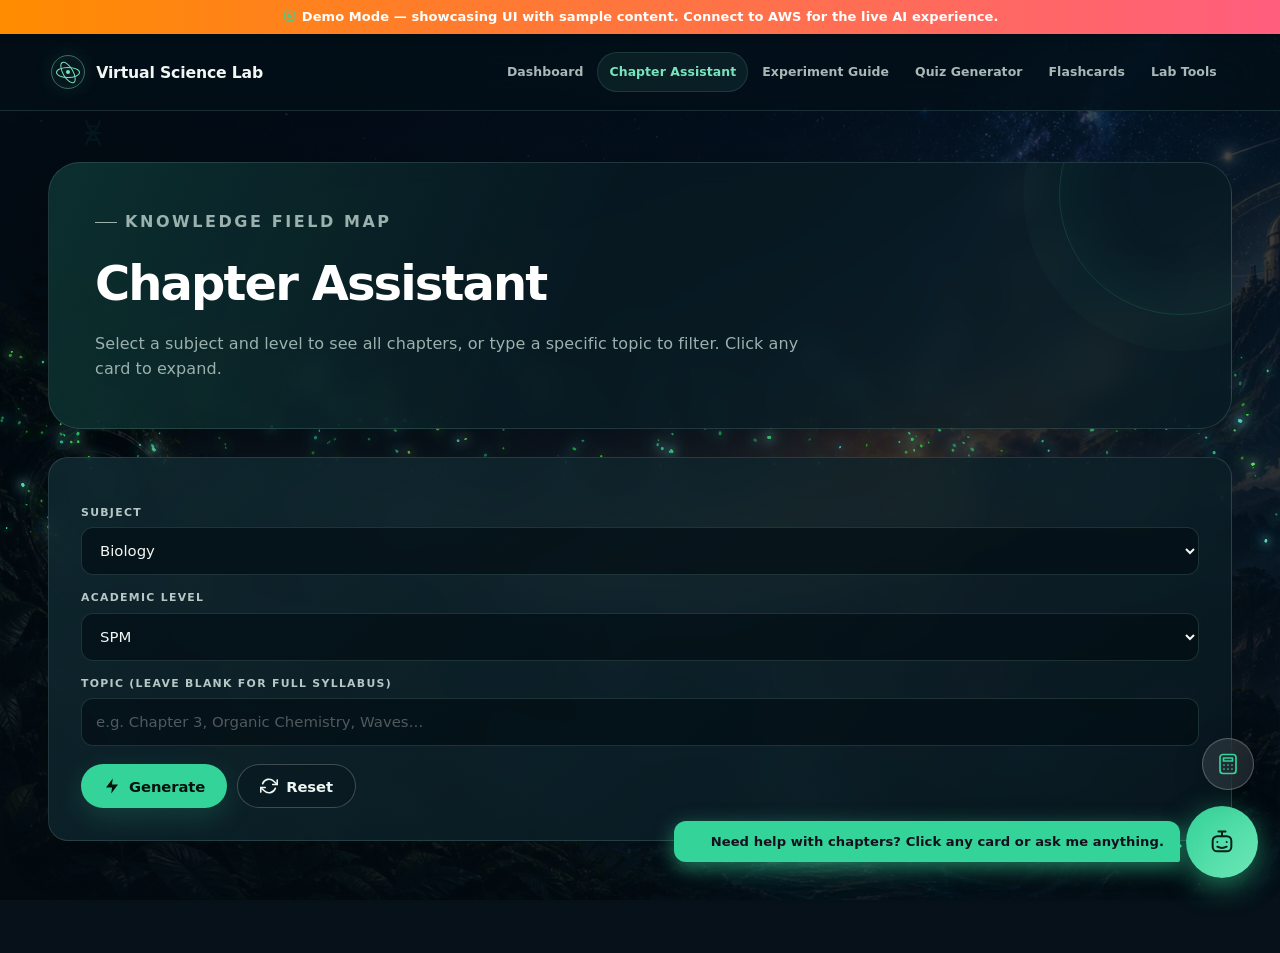
==== commit cd0e1b2c: "phone ui finetune" ====
--- a/frontend/chapter.html
+++ b/frontend/chapter.html
@@ -35,6 +35,7 @@
       <p>Select a subject and level to see all chapters, or type a specific topic to filter. Click any card to expand.</p>
     </div>
 
+    <section class="card">
       <label for="subject">Subject</label>
       <select id="subject" class="input">
         <option value="Biology">Biology</option>
@@ -103,6 +104,19 @@
     document.getElementById('runBtn').innerHTML   = `${iconHtml('bolt')}<span>Generate</span>`;
     document.getElementById('resetBtn').innerHTML = `${iconHtml('refresh','btn-icon-rotate')}<span>Reset</span>`;
     document.getElementById('copilotSend').innerHTML = `${iconHtml('plane','btn-icon-plane')}<span>Ask</span>`;
+
+    // The detail modal lives inside <main class="page">, whose
+    // `position:relative; z-index:1` creates a stacking context — so the modal
+    // could never paint above the body-level chat/toolkit panels no matter how
+    // high its own z-index was. Reparent it to <body> so its z-index (11500,
+    // matching the experiment detail overlay) actually wins. Event listeners
+    // bind by id below, so moving the node keeps them intact.
+    (function reparentModal() {
+      const backdrop = document.getElementById('modal-backdrop');
+      if (backdrop && backdrop.parentElement !== document.body) {
+        document.body.appendChild(backdrop);
+      }
+    })();
 
     let chaptersData = [];
     let chapterContext = '';
@@ -208,20 +222,56 @@
         card.className = 'chapter-card' + (detailCache[ch.title] ? ' cached' : '');
         card.style.animationDelay = `${i * 0.08}s`;
         card.dataset.index = i;
+        // Keyboard-accessible: focusable + button semantics so focus() works and
+        // Enter/Space open the detail (matching the click).
+        card.tabIndex = 0;
+        card.setAttribute('role', 'button');
+        card.setAttribute('aria-label', `Open chapter: ${ch.title || 'Untitled'}`);
         card.innerHTML = `
           <div class="chapter-card-num">Ch. ${escapeHtml(ch.chapterNumber || String(i+1))}</div>
           <div class="chapter-card-title">${escapeHtml(ch.title || 'Untitled')}</div>
           <div class="chapter-card-desc">${escapeHtml(ch.shortDescription || '')}</div>`;
         card.addEventListener('click', () => openDetail(ch, card));
+        card.addEventListener('keydown', (e) => {
+          if (e.key === 'Enter' || e.key === ' ' || e.key === 'Spacebar') {
+            e.preventDefault();          // stop Space page-scroll / double fire
+            openDetail(ch, card);
+          }
+        });
         grid.appendChild(card);
       });
     }
 
     // ── Detail modal with caching ──
+    // Lifecycle (open flag, scroll-lock token, hide timer) is handled by the
+    // shared createOverlayLock() helper in common.js — the SAME helper the
+    // lifecycle test drives, so page and test can't diverge. Focus trapping is
+    // layered on top here.
+    let modalFocusRelease = null;
+    const modalCtl = (window.createOverlayLock)
+      ? window.createOverlayLock({
+          hideMs: 300,
+          onHide: () => { document.getElementById('modal-backdrop').style.display = 'none'; },
+        })
+      : null;
     async function openDetail(ch, cardEl) {
       const backdrop = document.getElementById('modal-backdrop');
       const content = document.getElementById('modal-content');
+      const wasOpen = modalCtl ? modalCtl.isOpen() : false;
       backdrop.style.display = 'flex';
+      if (modalCtl) modalCtl.open();     // idempotent; cancels a pending hide; locks once
+      // Trap keyboard focus only on a real open transition.
+      if (!wasOpen && window.trapFocus) {
+        const idx = cardEl ? cardEl.dataset.index : null;
+        const fallback = () => (idx != null
+          ? document.querySelector(`.chapter-card[data-index="${idx}"]`)
+          : null) || document.getElementById('chapter-grid');
+        requestAnimationFrame(() => {
+          if (modalCtl && modalCtl.isOpen() && !modalFocusRelease) {
+            modalFocusRelease = window.trapFocus(document.getElementById('chapter-modal'), cardEl || null, fallback);
+          }
+        });
+      }
       requestAnimationFrame(() => backdrop.classList.add('show'));
 
       const cacheKey = ch.title || '';
@@ -330,9 +380,15 @@
       if (e.target === e.currentTarget) closeDetail();
     });
     function closeDetail() {
+      if (modalCtl && !modalCtl.isOpen()) return;   // idempotent
       const backdrop = document.getElementById('modal-backdrop');
       backdrop.classList.remove('show');
-      setTimeout(() => { backdrop.style.display = 'none'; }, 300);
+      // Release the focus trap + restore focus to the trigger card (or fallback).
+      if (modalFocusRelease) { try { modalFocusRelease(); } catch (_) {} modalFocusRelease = null; }
+      // Controller releases its own lock token (idempotent) and schedules the
+      // display:none hide, which a reopen cancels.
+      if (modalCtl) modalCtl.close();
+      else backdrop.style.display = 'none';
     }
 
     // ── Co-pilot ──
--- a/frontend/styles.css
+++ b/frontend/styles.css
@@ -257,6 +257,21 @@
 }
 .input::placeholder { color: rgba(255, 255, 255, 0.30); }
 select.input { cursor: pointer; }
+
+/* iOS Safari auto-zooms when a focused field has font-size < 16px. Bump form
+   controls to 16px on small screens to stop the zoom-in jump. User pinch-zoom
+   is NOT disabled (the viewport meta has no maximum-scale/user-scalable=no). */
+@media (max-width: 600px) {
+  .input,
+  input.input,
+  select.input,
+  textarea.input { font-size: 16px; }
+  /* NOTE: toolkit (.tk-conv-input/.tk-conv-select/.tk-search) and global chat
+     (.gc-input) controls get their 16px rule inside toolkit.css / global-chat.css
+     respectively — those stylesheets load AFTER styles.css, so a rule here would
+     be overridden by their default font-size. Keep each control's mobile size
+     in its own (last-loaded) stylesheet. */
+}
 
 /* Native <option> elements ignore most CSS but accept background-color and
    color in modern Chrome / Firefox / Safari. Without these overrides the
@@ -587,10 +602,14 @@
   color: var(--c-text);
   transition: background 0.2s, border-color 0.2s, transform 0.1s;
 }
-.quiz-option:hover:not(:disabled) {
-  background: var(--c-accent-soft);
-  border-color: var(--c-accent);
-  transform: translateX(2px);
+/* Hover highlight only on real hover devices — on touch, a tapped option used
+   to keep the accent-colored hover and look like it was pre-marked correct. */
+@media (hover: hover) and (pointer: fine) {
+  .quiz-option:hover:not(:disabled) {
+    background: var(--c-accent-soft);
+    border-color: var(--c-accent);
+    transform: translateX(2px);
+  }
 }
 .quiz-option:disabled { cursor: default; }
 .quiz-option .opt-letter {
@@ -599,6 +618,14 @@
   width: 22px;
   flex: 0 0 22px;
 }
+/* The option text is the flex child after .opt-letter. min-width:0 lets it
+   shrink and overflow-wrap breaks long URLs / no-space formulas instead of
+   stretching the option past the card. Normal spaced sentences wrap naturally. */
+.quiz-option > span:not(.opt-letter) {
+  min-width: 0;
+  overflow-wrap: anywhere;
+}
+.quiz-q-title, .quiz-explanation { overflow-wrap: anywhere; }
 .quiz-option.correct {
   background: var(--c-success-bg);
   border-color: var(--c-success-fg);
@@ -613,14 +640,15 @@
   animation: shakeBox 0.4s ease;
 }
 .quiz-option.incorrect .opt-letter { color: var(--c-error-fg); }
-/* During answering: selected but not yet graded */
+/* During answering: selected but not yet graded. Neutral styling only — no
+   correct/incorrect color so nothing is revealed before submission. */
 .quiz-option.selected {
-  background: var(--c-accent-soft);
-  border-color: var(--c-accent);
-  color: var(--c-accent-2);
+  background: rgba(255, 255, 255, 0.06);
+  border-color: var(--c-text);
+  color: var(--c-text);
   font-weight: 600;
 }
-.quiz-option.selected .opt-letter { color: var(--c-accent); }
+.quiz-option.selected .opt-letter { color: var(--c-text); }
 .quiz-option.disabled {
   cursor: default;
   pointer-events: none;
@@ -657,23 +685,31 @@
   line-height: 1.6;
 }
 
-/* Quiz keyword highlighting — bold terms glow in accent color */
+/* Bold terms in quiz text stay neutral: emphasis via weight only, no accent
+   color and no glow, so the quiz never auto-highlights stems, options, status
+   text, or explanations. (Math sub/sup/formulas are unaffected.) */
 .quiz-question strong,
 .quiz-explanation strong,
 .quiz-q-title strong,
 .quiz-option strong {
   font-weight: 700;
-  color: var(--c-accent-2);
-  text-shadow: 0 0 6px var(--c-accent-glow);
+  color: inherit;
+  text-shadow: none;
 }
 
 /* Quiz progress bar */
+/* Wrapper no longer clips: it stacks the clipped track above a normal-flow
+   label so the "N/M answered" text is never hidden by the 8px track's
+   overflow:hidden (previously the label was absolutely positioned at top:12px
+   inside an 8px overflow:hidden box and got clipped at every viewport). */
 .quiz-progress-bar {
+  margin-bottom: 18px;
+}
+.quiz-progress-bar .progress-track {
   position: relative;
   height: 8px;
   background: var(--c-input-bg);
   border-radius: 6px;
-  margin-bottom: 18px;
   overflow: hidden;
 }
 .quiz-progress-bar .progress-fill {
@@ -683,9 +719,9 @@
   transition: width 0.3s ease;
 }
 .quiz-progress-bar .progress-label {
-  position: absolute;
-  right: 0;
-  top: 12px;
+  display: block;
+  margin-top: 6px;
+  text-align: right;
   font-size: 0.75rem;
   color: var(--c-muted);
 }
@@ -704,9 +740,11 @@
 }
 .quiz-history-item .history-meta {
   flex: 1;
+  min-width: 0;                /* allow long topic names to wrap, not overflow */
   display: flex;
   flex-direction: column;
   gap: 2px;
+  overflow-wrap: anywhere;
 }
 .quiz-history-item .history-meta span { font-size: 0.78rem; color: var(--c-muted); }
 .quiz-history-item .history-score { text-align: right; }
@@ -797,6 +835,8 @@
   background: var(--c-bg-glass);
   border: 1px solid var(--c-border);
   border-radius: 14px;
+  max-width: 100%;
+  overflow-x: hidden;
   padding: 18px;
   margin-bottom: 12px;
   min-height: 280px;
@@ -812,8 +852,17 @@
   max-width: 86%;
   font-size: 0.93rem;
   line-height: 1.55;
-  word-wrap: break-word;
-}
+  /* Normal words wrap naturally; long URLs / no-space strings break instead of
+     stretching the bubble past the panel. min-width:0 lets the flex child
+     shrink below its content width. */
+  overflow-wrap: anywhere;
+  word-break: normal;
+  min-width: 0;
+}
+/* Code/pre inside a reply may need its own horizontal scroll rather than
+   breaking the token — keep that local to the code block only. */
+.chat-bubble pre { max-width: 100%; overflow-x: auto; }
+.chat-bubble code { overflow-wrap: anywhere; }
 .chat-bubble.user {
   background: linear-gradient(135deg, var(--c-accent-2), var(--c-accent));
   color: #14101e;
@@ -828,7 +877,10 @@
   border: 1px solid var(--c-border);
 }
 .chat-input-row { display: flex; gap: 8px; align-items: stretch; }
-.chat-input-row .input { flex: 1; }
+/* min-width:0 so a long value/placeholder can't push the Send button out of
+   the row; the button keeps its intrinsic size and never shrinks away. */
+.chat-input-row .input { flex: 1 1 auto; min-width: 0; }
+.chat-input-row .btn-send { flex: 0 0 auto; white-space: nowrap; }
 
 /* ─── Landing-page tile grid (FeatureCard pattern) ──────────────────── */
 .tile-grid {
@@ -1029,8 +1081,8 @@
   animation: toastSlideIn 0.28s ease-out;
 }
 .toast.toast-out { animation: toastSlideOut 0.28s ease-in forwards; }
-.toast .toast-icon { font-size: 1.05rem; }
-.toast .toast-msg { flex: 1; line-height: 1.45; }
+.toast .toast-icon { font-size: 1.05rem; flex: 0 0 auto; }
+.toast .toast-msg { flex: 1; min-width: 0; overflow-wrap: anywhere; line-height: 1.45; }
 .toast .toast-close {
   background: transparent;
   border: none;
@@ -1407,14 +1459,17 @@
   to   { opacity: 1; transform: translateY(0); }
 }
 
-/* Detail modal */
+/* Detail modal. z-index 11500 matches the experiment detail overlay and sits
+   above the body-level chat (9001) and toolkit (10000) panels. This only works
+   because the backdrop is reparented to <body> at init (chapter.html) — inside
+   .page (z-index:1) it would be trapped in that stacking context. */
 .chapter-modal-backdrop {
   position: fixed;
   inset: 0;
   background: rgba(0,0,0,0.5);
   backdrop-filter: blur(4px);
   -webkit-backdrop-filter: blur(4px);
-  z-index: 5000;
+  z-index: 11500;
   display: flex;
   align-items: center;
   justify-content: center;
@@ -1431,8 +1486,15 @@
   padding: 30px 32px;
   width: 600px;
   max-width: calc(100vw - 40px);
-  max-height: 75vh;
-  overflow-y: auto;
+  /* dvh tracks the real viewport in landscape / with browser UI. The panel
+     itself no longer scrolls — it is a flex column that caps its height, and
+     the inner #modal-content scrolls — so the absolutely-positioned close
+     button always stays in view, even at the bottom of long content. */
+  max-height: min(75vh, 75dvh);
+  display: flex;
+  flex-direction: column;
+  overflow: hidden;
+  overscroll-behavior: contain;
   box-shadow: 0 24px 64px rgba(0,0,0,0.5);
   transform: scale(0.9);
   transition: transform 0.3s ease;
@@ -1462,6 +1524,15 @@
   transform: rotate(90deg);
   background: rgba(248,113,113,0.12);
 }
+/* The panel is a non-scrolling flex column (see .chapter-modal); its content
+   wrapper is the scroll region, so the close button stays pinned and visible. */
+.chapter-modal > #modal-content {
+  overflow-y: auto;
+  overscroll-behavior: contain;
+  min-height: 0;
+  flex: 1 1 auto;
+  padding-right: 36px;   /* clear the top-right close button */
+}
 .chapter-modal h2 { font-size: 1.4rem; margin-bottom: 14px; }
 .chapter-modal h3 { font-size: 1rem; color: var(--c-accent); margin: 16px 0 8px; font-weight: 600; }
 .chapter-modal ul { padding-left: 20px; margin-bottom: 8px; }
@@ -1742,11 +1813,22 @@
   border-radius: 18px;
   padding: 28px 32px;
   width: min(720px, 100%);
-  max-height: 80vh;
-  overflow-y: auto;
+  max-height: min(80vh, 80dvh);
+  /* Non-scrolling flex column: the close button and title stay pinned while
+     only .node-detail-body scrolls, so Close is always reachable. */
+  display: flex;
+  flex-direction: column;
+  overflow: hidden;
+  overscroll-behavior: contain;
   position: relative;
   box-shadow: 0 20px 60px var(--c-shadow-strong);
   animation: nodeDetailIn 0.22s ease-out;
+}
+.node-detail-panel > .node-detail-body {
+  overflow-y: auto;
+  overscroll-behavior: contain;
+  min-height: 0;
+  flex: 1 1 auto;
 }
 @keyframes nodeDetailIn {
   from { opacity: 0; transform: scale(0.96); }
@@ -1781,6 +1863,13 @@
   margin-bottom: 16px;
   padding-right: 40px;
 }
+/* The title text is a flex child next to the icon; without min-width:0 a long
+   title can't shrink/wrap and overflows under the close button. */
+.node-detail-panel h2 #nodeDetailTitleText,
+.node-detail-panel h2 .node-detail-title-text {
+  min-width: 0;
+  overflow-wrap: anywhere;
+}
 .node-detail-body {
   font-size: 0.94rem;
   line-height: 1.65;
--- a/frontend/global-chat.css
+++ b/frontend/global-chat.css
@@ -42,7 +42,13 @@
   border-radius: 12px 12px 2px 12px;
   box-shadow: 0 6px 20px var(--c-accent-glow);
   z-index: 9000;
-  white-space: nowrap;
+  /* Wrap long greetings instead of forcing one line off-screen. The width cap
+     subtracts the right offset (100px) plus a left safe margin (~16px) so the
+     bubble can never cross the left viewport edge. */
+  max-width: calc(100vw - 100px - 16px);
+  white-space: normal;
+  word-break: normal;
+  overflow-wrap: anywhere;
   opacity: 0;
   transform: translateX(30px) scale(0.85);
   transition: opacity 0.35s ease, transform 0.35s ease;
@@ -152,11 +158,12 @@
 
 .gc-msg {
   max-width: 88%;
+  min-width: 0;
   padding: 10px 13px;
   border-radius: 14px;
   font-size: 0.88rem;
   line-height: 1.5;
-  word-wrap: break-word;
+  overflow-wrap: anywhere;
   white-space: pre-wrap;
   animation: gcMsgIn 0.22s ease-out;
 }
@@ -214,7 +221,9 @@
   background: var(--c-bg-glass);
 }
 .gc-input {
-  flex: 1;
+  flex: 1 1 auto;
+  /* min-width:0 so a long value can't push the Send button out of the row. */
+  min-width: 0;
   padding: 10px 12px;
   border-radius: 10px;
   border: 1px solid var(--c-card-border);
@@ -240,22 +249,46 @@
   display: inline-flex;
   align-items: center;
   gap: 6px;
+  /* Never shrink away when the input holds a long value. */
+  flex: 0 0 auto;
+  white-space: nowrap;
   transition: transform 0.12s;
 }
 .gc-send-btn:hover { transform: translateY(-1px); }
 .gc-send-btn:disabled { opacity: 0.55; cursor: not-allowed; }
 
-/* Mobile */
-@media (max-width: 600px) {
+/* Mobile — narrow portrait OR short/landscape phones (coarse pointer). The
+   second condition catches 844×390-type landscape phones that are wider than
+   600px but would otherwise fall back to the desktop panel (bottom:180px,
+   height:540px) and not fit. Keep this in sync with the JS mutual-exclusivity
+   check and welcome-video.js isMobileView(). */
+@media (max-width: 600px), (max-height: 600px) and (pointer: coarse) {
   .gc-panel {
     right: 8px;
     left: 8px;
     width: auto;
-    bottom: 96px;
-    height: 72vh;
+    /* dvh follows the visible viewport as the address bar / keyboard change
+       size; --kb-inset lifts the panel above the software keyboard (0 when no
+       keyboard); safe-area keeps the FAB clear of the home bar. */
+    bottom: calc(96px + env(safe-area-inset-bottom, 0px) + var(--kb-inset, 0px));
+    height: min(72dvh, 72vh);
+    max-height: calc(100dvh - 120px - var(--kb-inset, 0px));
   }
-  .gc-fab { right: 14px; bottom: 14px; width: 62px; height: 62px; font-size: 1.6rem; }
-  .gc-bubble-hint { right: 82px; bottom: 28px; font-size: 0.75rem; }
+  .gc-fab { right: 14px; bottom: calc(14px + env(safe-area-inset-bottom, 0px)); width: 62px; height: 62px; font-size: 1.6rem; }
+  .gc-bubble-hint { right: 82px; bottom: 28px; font-size: 0.75rem; max-width: calc(100vw - 82px - 14px); }
+  /* 16px avoids iOS focus zoom; defined here (global-chat.css loads after
+     styles.css) so it wins for the chat input. */
+  .gc-input { font-size: 16px; }
+}
+
+/* Short / landscape phones: cap the panel to the visible height and keep the
+   header + messages + input row all reachable; message area scrolls. */
+@media (max-height: 600px) and (pointer: coarse) {
+  .gc-panel {
+    bottom: calc(78px + env(safe-area-inset-bottom, 0px) + var(--kb-inset, 0px));
+    height: auto;
+    max-height: calc(100dvh - 94px - var(--kb-inset, 0px));
+  }
 }
 
 /* Print: hide globally */
--- a/frontend/toolkit.css
+++ b/frontend/toolkit.css
@@ -234,16 +234,37 @@
 .tk-conv-formula { font-size: 0.75rem; color: var(--c-muted); margin-top: 6px; }
 
 /* Mobile */
-@media (max-width: 600px) {
+/* Narrow portrait OR short/landscape coarse-pointer phones (matches
+   global-chat.css + the JS mutual-exclusivity check). */
+@media (max-width: 600px), (max-height: 600px) and (pointer: coarse) {
   .tk-fab { right: 14px; bottom: 90px; width: 48px; height: 48px; font-size: 1.3rem; }
   .tk-fab::after { display: none; }
   .tk-panel {
-    left: 0; right: 0; top: auto; bottom: 0; width: 100%; max-width: 100%;
-    max-height: 50vh; border-radius: 20px 20px 0 0;
+    left: 0; right: 0; top: auto; width: 100%; max-width: 100%;
+    /* Rise above the software keyboard (var set by the visualViewport handler
+       in global-chat.js, shared across panels); 0 when no keyboard. dvh tracks
+       browser-UI changes; safe-area clears the home indicator. On short
+       landscape, cap to the visible height so the panel content stays usable. */
+    bottom: var(--kb-inset, 0px);
+    max-height: min(50dvh, 50vh);
+    padding-bottom: calc(14px + env(safe-area-inset-bottom, 0px));
+    border-radius: 20px 20px 0 0;
     transform: translateY(100%); transform-origin: bottom center;
   }
   .tk-panel.open { transform: translateY(0); }
   .tk-backdrop { display: none; }
+  /* Converter: input + 120px unit select can't fit side-by-side on narrow
+     phones — stack them so long unit names stay selectable without overflow. */
+  .tk-conv-row { flex-wrap: wrap; }
+  .tk-conv-input { flex: 1 1 100%; min-width: 0; }
+  .tk-conv-select { width: 100%; }
+  /* 16px avoids iOS focus zoom. Defined here (toolkit.css loads after
+     styles.css) so it is the winning rule for these controls. */
+  .tk-conv-input, .tk-conv-select, .tk-search { font-size: 16px; }
+}
+/* Short landscape: the bottom sheet uses most of the viewport height. */
+@media (max-height: 600px) and (pointer: coarse) {
+  .tk-panel { max-height: min(82dvh, 82vh); }
 }
 
 /* Print */
--- a/frontend/feedback.css
+++ b/frontend/feedback.css
@@ -12,7 +12,12 @@
   font-size: 0.85rem;
   color: var(--c-muted, #a3a3a3);
   user-select: none;
+  /* After a vote, a status label ("Thanks!" / offline) is appended. Allow the
+     row to wrap and cap its width so it never overflows a narrow card. */
+  flex-wrap: wrap;
+  max-width: 100%;
 }
+.fb-widget .fb-status { overflow-wrap: anywhere; }
 
 .fb-widget .fb-label {
   margin-right: 4px;
--- a/frontend/redesign.css
+++ b/frontend/redesign.css
@@ -643,8 +643,11 @@
 
 @media (max-width: 1120px) {
   .nav-toggle { display: block; }
-  .nav-links { position: absolute; top: calc(100% + 1px); left: 16px; right: 16px; display: grid; gap: 3px; max-height: 0; padding: 0 8px; overflow: hidden; opacity: 0; pointer-events: none; border: 1px solid transparent; border-radius: 0 0 18px 18px; background: rgba(4,16,23,.97); transition: max-height .35s ease, opacity .25s ease, padding .35s ease; }
-  .nav-links.is-open { max-height: 560px; padding: 10px 8px 14px; opacity: 1; pointer-events: auto; border-color: var(--exp-line); }
+  .nav-links { position: absolute; top: calc(100% + 1px); left: 16px; right: 16px; display: grid; gap: 3px; max-height: 0; padding: 0 8px; overflow: hidden; opacity: 0; visibility: hidden; pointer-events: none; border: 1px solid transparent; border-radius: 0 0 18px 18px; background: rgba(4,16,23,.97); transition: max-height .35s ease, opacity .25s ease, padding .35s ease, visibility .35s; }
+  /* Open menu is capped to the space below the navbar and scrolls internally
+     so every link stays reachable in landscape / short viewports. visibility
+     toggles so closed-menu links are removed from the tab order. */
+  .nav-links.is-open { max-height: calc(100dvh - 90px); overflow-y: auto; -webkit-overflow-scrolling: touch; overscroll-behavior: contain; padding: 10px 8px 14px; opacity: 1; visibility: visible; pointer-events: auto; border-color: var(--exp-line); }
   .nav-link { padding: 11px 14px; }
   .nav-link-cta { margin: 4px 0 0; text-align: center; }
   .journey-rail { display: none; }
@@ -688,7 +691,17 @@
   .scroll-cue { display: none; }
   .story-stats { grid-template-columns: 1fr; }
   .story-stats div + div { border-left: 0; border-top: 1px solid var(--exp-line); }
-  .journey-camera-motion { filter: saturate(.9) contrast(1.08) brightness(.68); }
+  /* Mobile: steady full-cover background. No per-stop zoom/pan transform even
+     if the camera script is disabled, so the address bar resizing can't cause
+     jumps, over-zoom, or black edges. Desktop keeps its cinematic transforms
+     (set inline by the script above this breakpoint). */
+  .journey-camera-motion {
+    transform: scale(1) !important;
+    transform-origin: 50% 50% !important;
+    transition: none !important;
+    filter: saturate(.9) contrast(1.06) brightness(.7);
+  }
+  .journey-camera { position: sticky; }
   .journey-camera-shade { background: linear-gradient(180deg, rgba(2,9,13,.34), rgba(2,9,13,.14) 35%, rgba(2,9,13,.62) 100%); }
   .camera-location { left: 16px; bottom: 18px; padding: 10px 12px; }
   .camera-coordinates { display: none; }
@@ -707,6 +720,19 @@
   .expedition-footer { padding-inline: 16px; }
 }
 
+/* Phone landscape (e.g. 844×390): wider than 600px but still a phone, so apply
+   the same stable full-cover background as portrait phones instead of the heavy
+   desktop zoom/pan. Matches isMobileView() in welcome-video.js. */
+@media (max-height: 600px) and (pointer: coarse) {
+  .journey-camera-motion {
+    transform: scale(1) !important;
+    transform-origin: 50% 50% !important;
+    transition: none !important;
+    filter: saturate(.9) contrast(1.06) brightness(.7);
+  }
+  .journey-camera { position: sticky; }
+}
+
 @media (prefers-reduced-motion: reduce) {
   html { scroll-behavior: auto; }
   *, *::before, *::after { animation-duration: .01ms !important; animation-iteration-count: 1 !important; transition-duration: .01ms !important; }
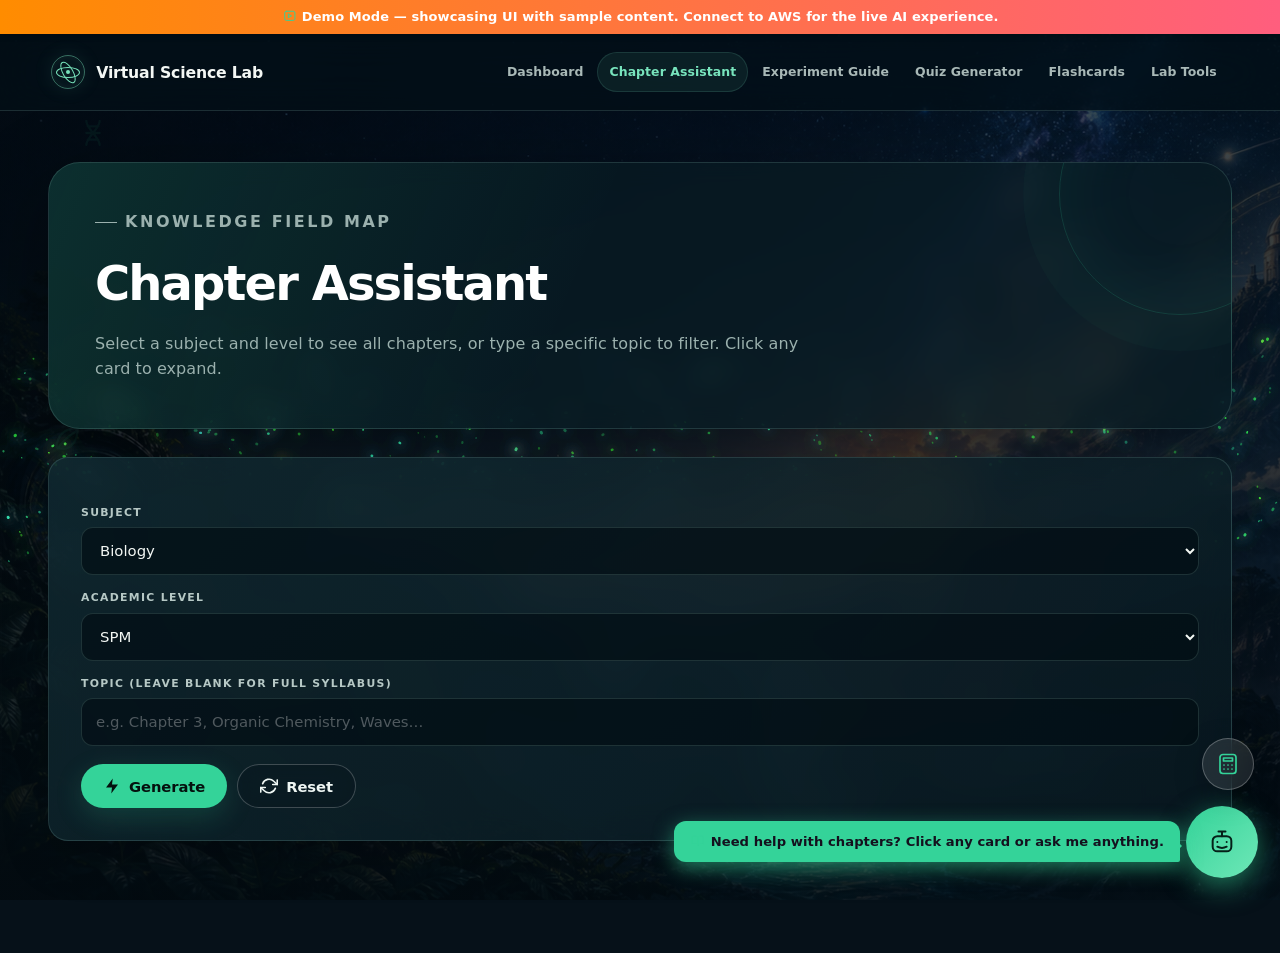
==== commit 10325fd6: "finetune a bit bug" ====
--- a/frontend/chapter.html
+++ b/frontend/chapter.html
@@ -248,6 +248,11 @@
     // lifecycle test drives, so page and test can't diverge. Focus trapping is
     // layered on top here.
     let modalFocusRelease = null;
+    // Monotonic request id so only the LATEST non-cached detail fetch may
+    // mutate the modal. Opening chapter A then B (or closing the modal) bumps
+    // this; a slow/failed earlier response whose id no longer matches is
+    // ignored, so it can't overwrite the current chapter's content or error.
+    let detailReqSeq = 0;
     const modalCtl = (window.createOverlayLock)
       ? window.createOverlayLock({
           hideMs: 300,
@@ -276,6 +281,10 @@
 
       const cacheKey = ch.title || '';
 
+      // A new open supersedes any in-flight fetch — only this request may
+      // write the modal from here on.
+      const myReq = ++detailReqSeq;
+
       // If cached, show immediately — no loading, no fetch
       if (detailCache[cacheKey]) {
         renderDetailContent(content, detailCache[cacheKey], ch);
@@ -301,15 +310,24 @@
         if (json.error && !json.data) throw new Error(json.error);
         const d = json.data;
 
-        // Cache it
+        // Cache it (caching is safe regardless of ordering — it's keyed by
+        // title — so we still populate the cache even for a superseded open).
         detailCache[cacheKey] = d;
         savePageState();
+
+        // Stale/out-of-order guard: a newer open (or a close) bumped the seq,
+        // so this response must NOT touch the current modal content.
+        if (myReq !== detailReqSeq) return;
+
         // Mark card as cached visually
         if (cardEl) cardEl.classList.add('cached');
 
         renderDetailContent(content, d, ch);
         chapterContext = JSON.stringify(d);
       } catch (err) {
+        // Same guard on the error path: a failed earlier request must not
+        // overwrite the chapter the user is currently looking at.
+        if (myReq !== detailReqSeq) return;
         content.innerHTML = `<div class="error-msg">⚠️ ${escapeHtml(err.message)}</div>`;
       }
     }
@@ -381,6 +399,9 @@
     });
     function closeDetail() {
       if (modalCtl && !modalCtl.isOpen()) return;   // idempotent
+      // Invalidate any in-flight detail fetch so a response arriving after the
+      // modal closes can't repaint/overwrite the (now hidden) content.
+      detailReqSeq++;
       const backdrop = document.getElementById('modal-backdrop');
       backdrop.classList.remove('show');
       // Release the focus trap + restore focus to the trigger card (or fallback).
--- a/frontend/global-chat.css
+++ b/frontend/global-chat.css
@@ -256,6 +256,13 @@
 }
 .gc-send-btn:hover { transform: translateY(-1px); }
 .gc-send-btn:disabled { opacity: 0.55; cursor: not-allowed; }
+/* ui-icons.js swaps the ➤ glyph for a stroke-only SVG (stroke=currentColor).
+   The base .vsl-icon color is the mint --c-accent, which sits on this button's
+   mint→primary gradient and renders near-invisible. Force white so the
+   paper-plane reads clearly on the gradient (matches the button's own
+   color:#fff). This is a contrast fix only — it does NOT touch the disabled
+   opacity, which still communicates the empty-input state. */
+.gc-send-btn .vsl-icon { color: #fff; }
 
 /* Mobile — narrow portrait OR short/landscape phones (coarse pointer). The
    second condition catches 844×390-type landscape phones that are wider than
